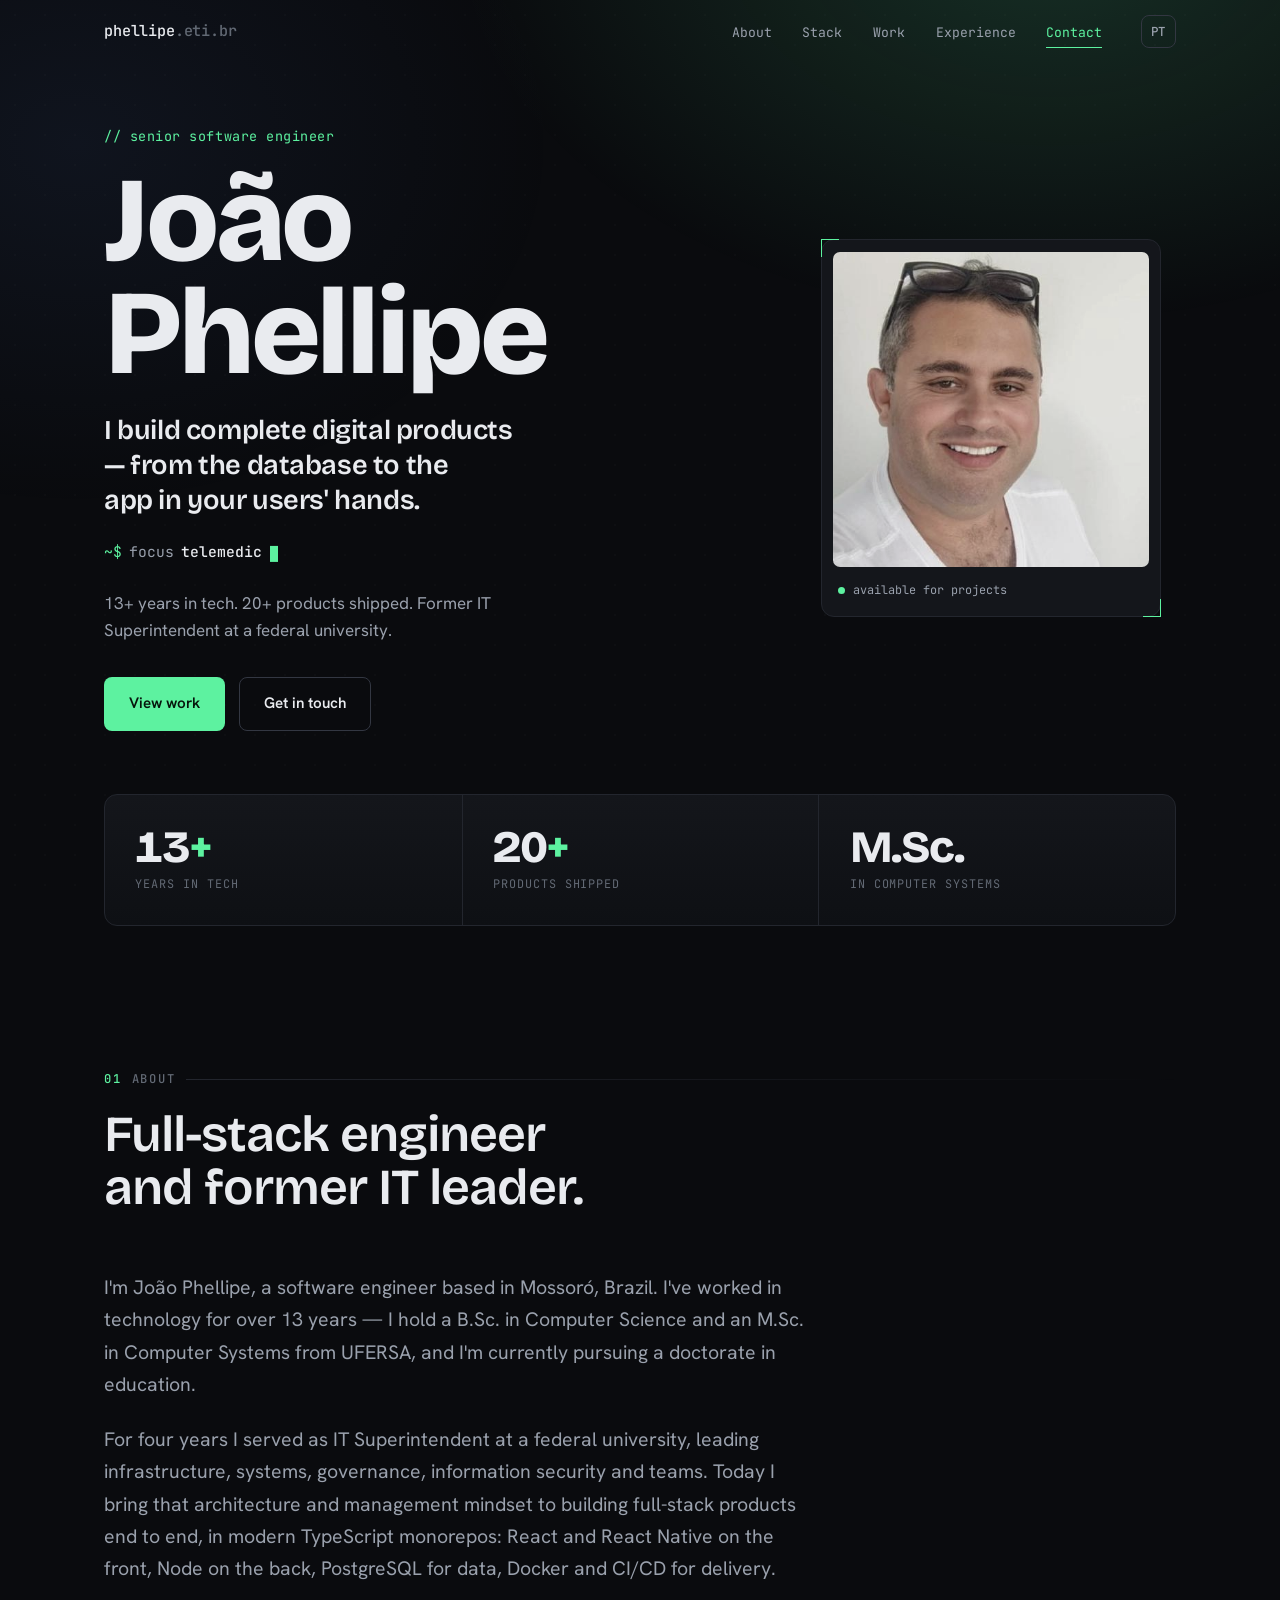
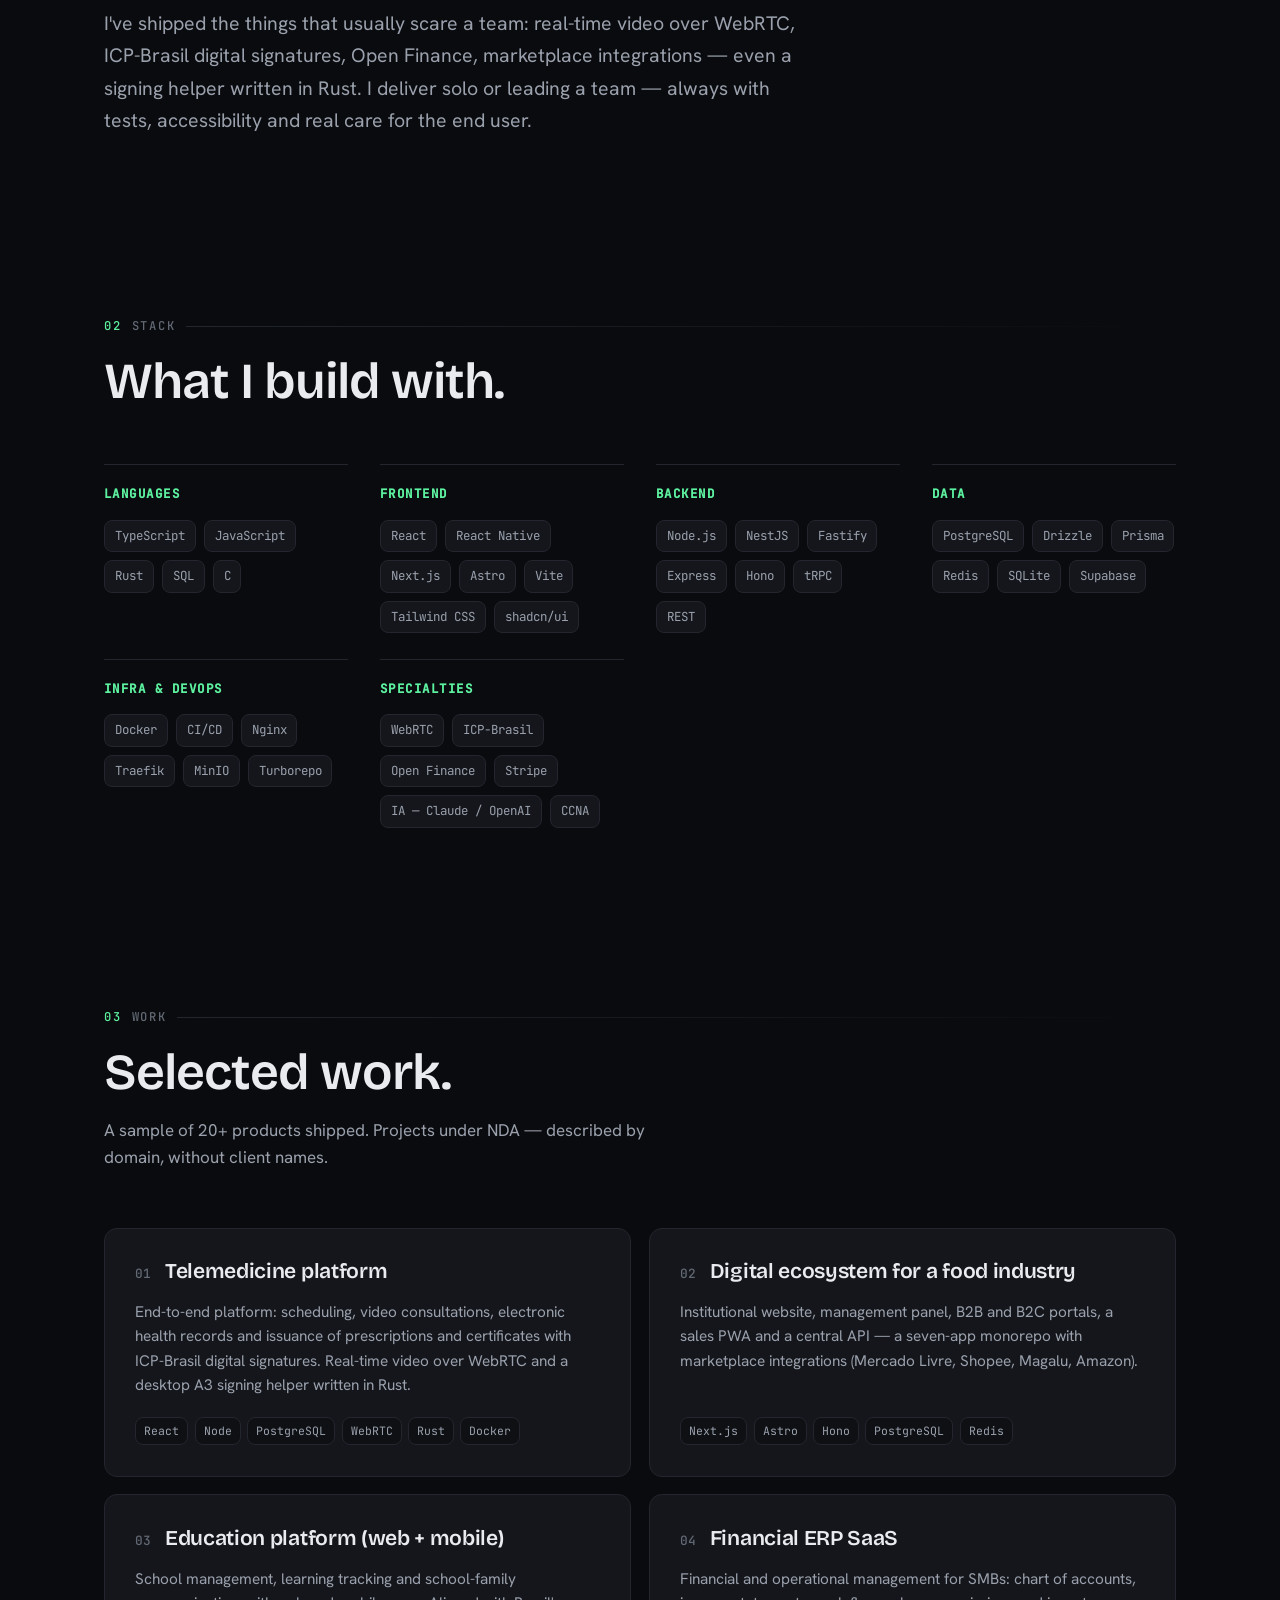
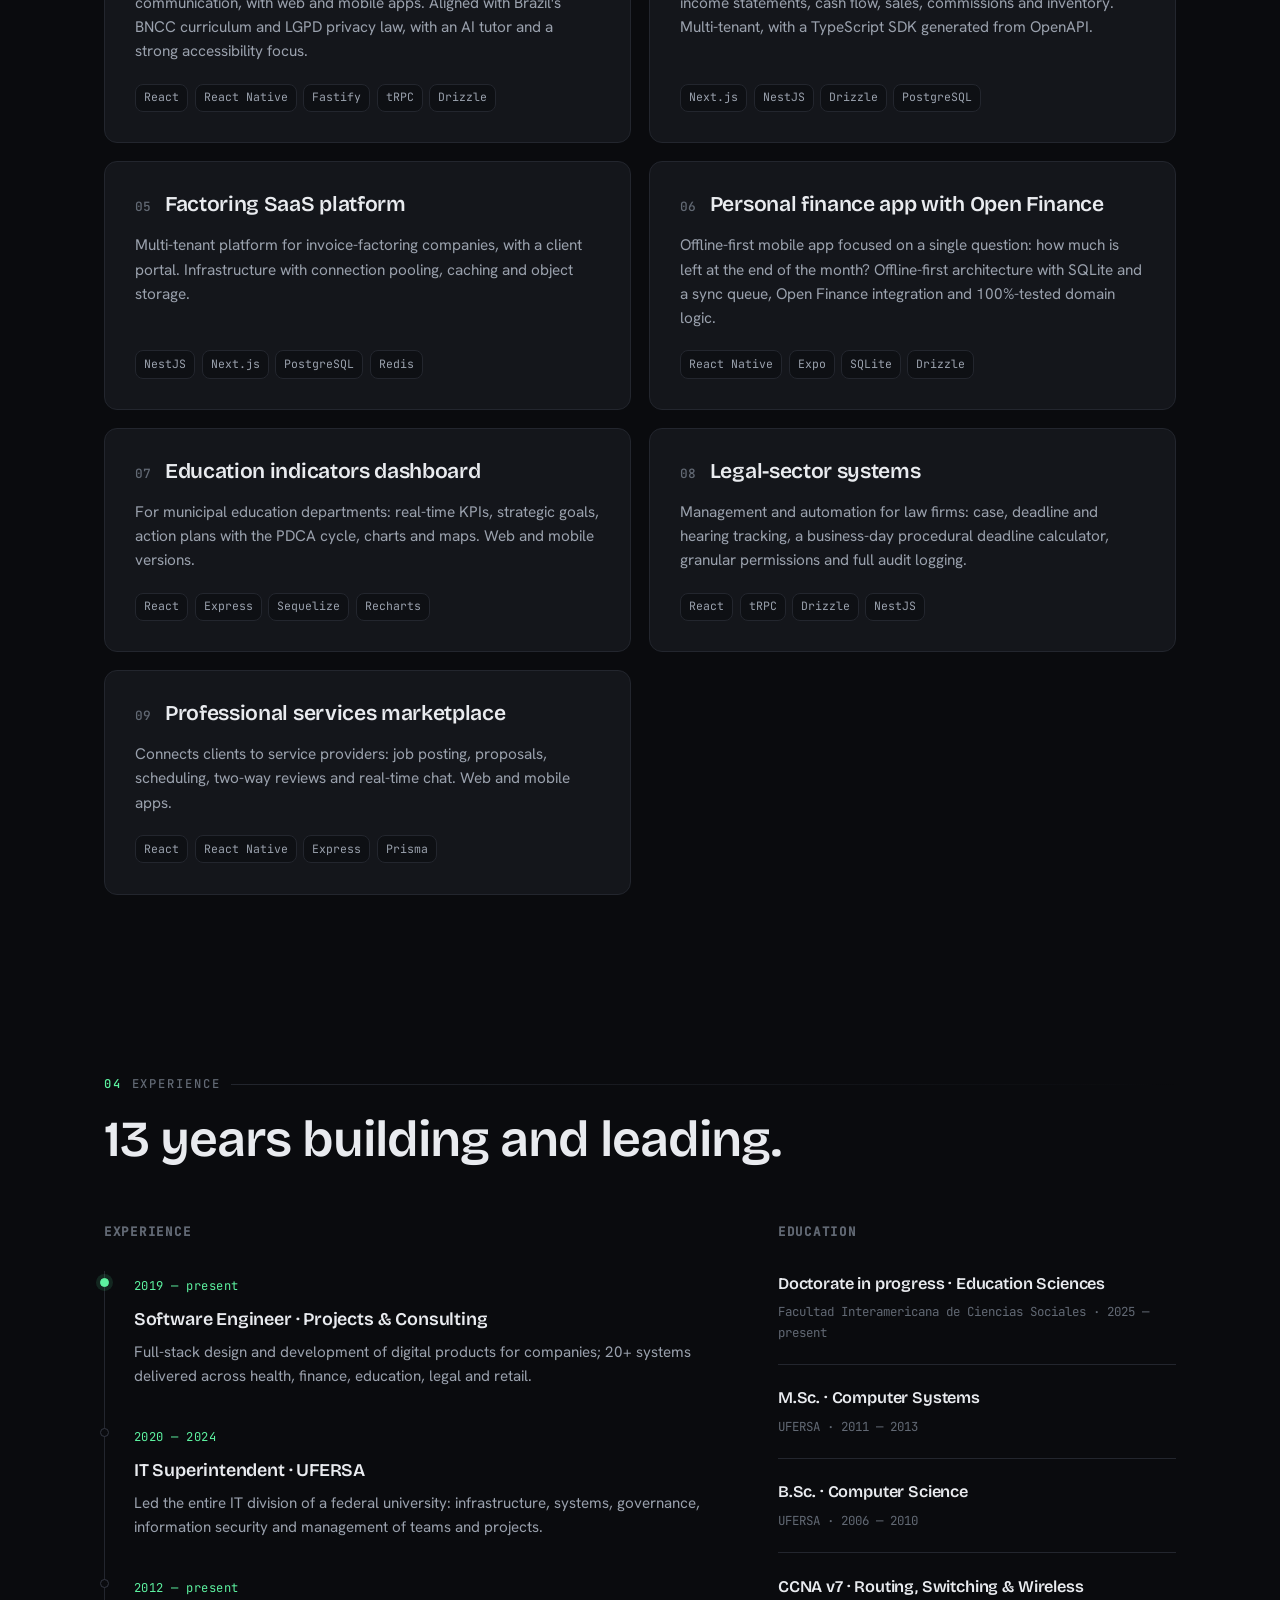
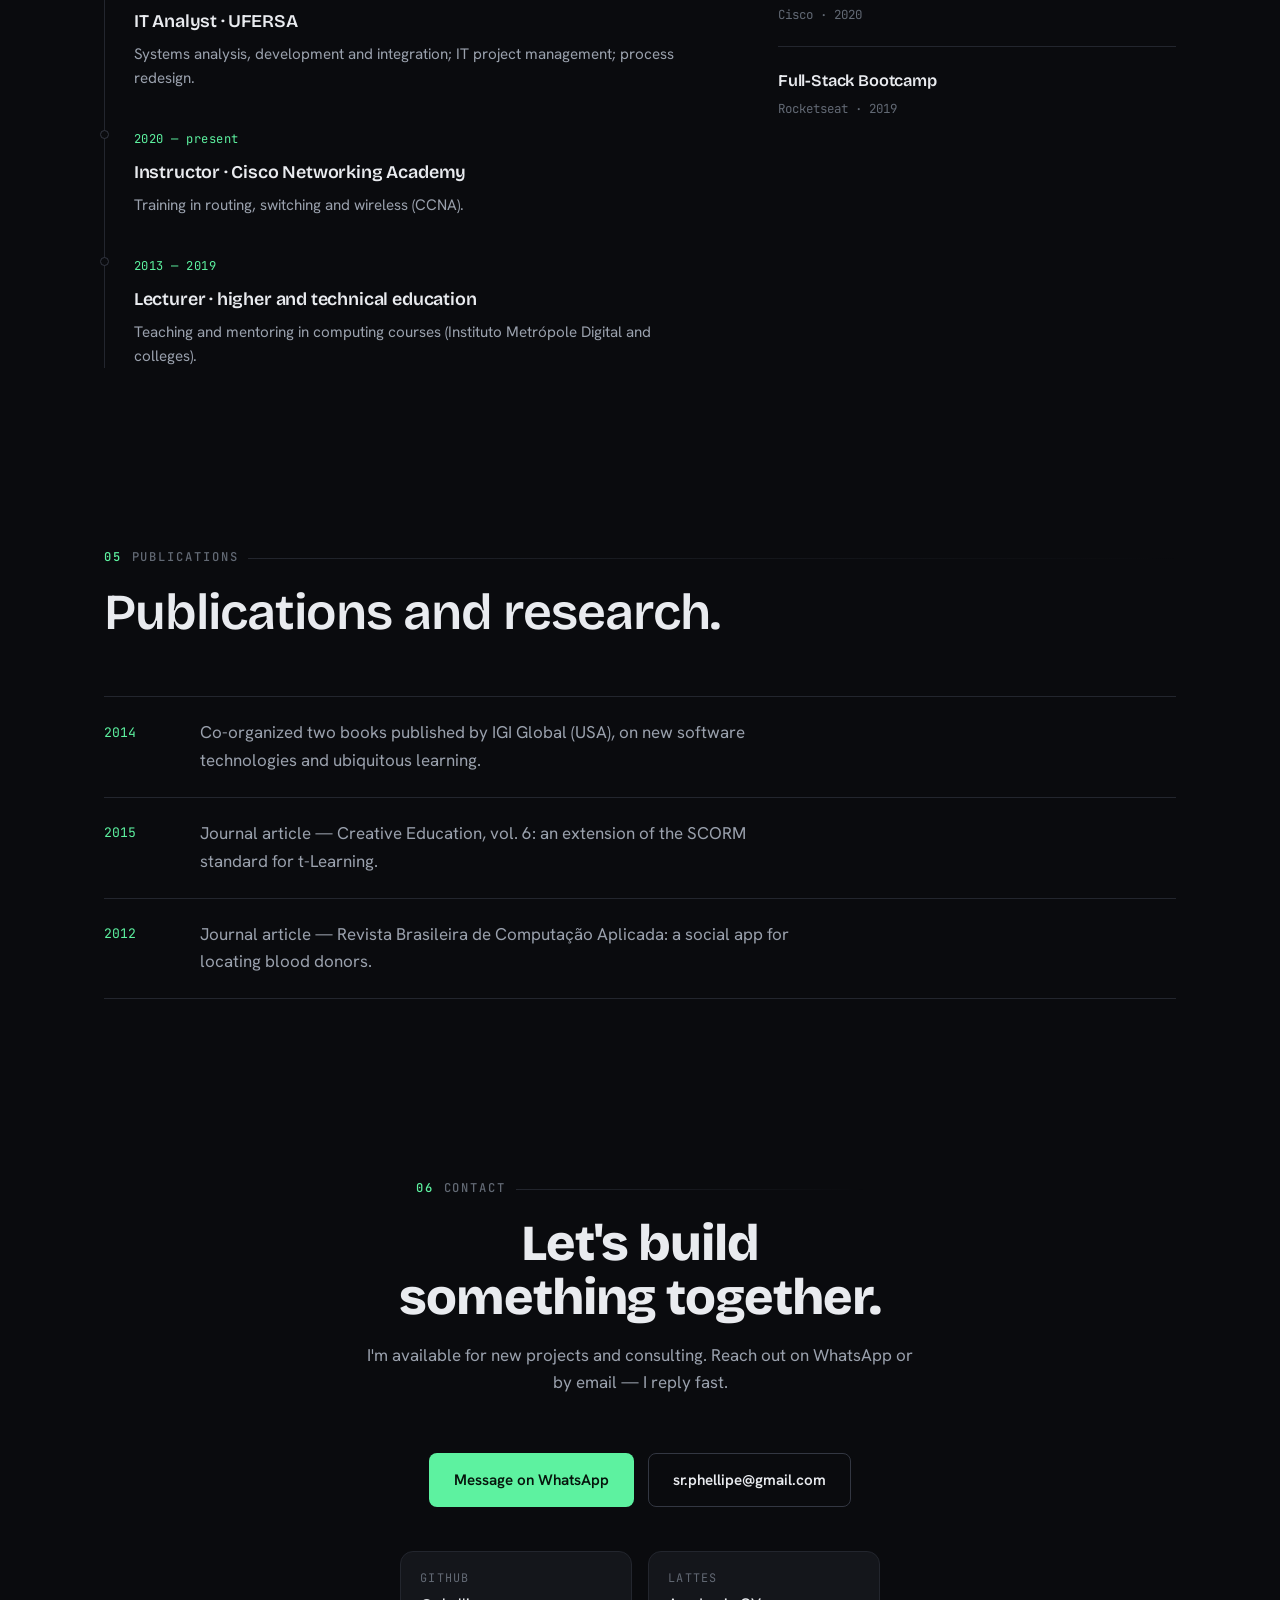
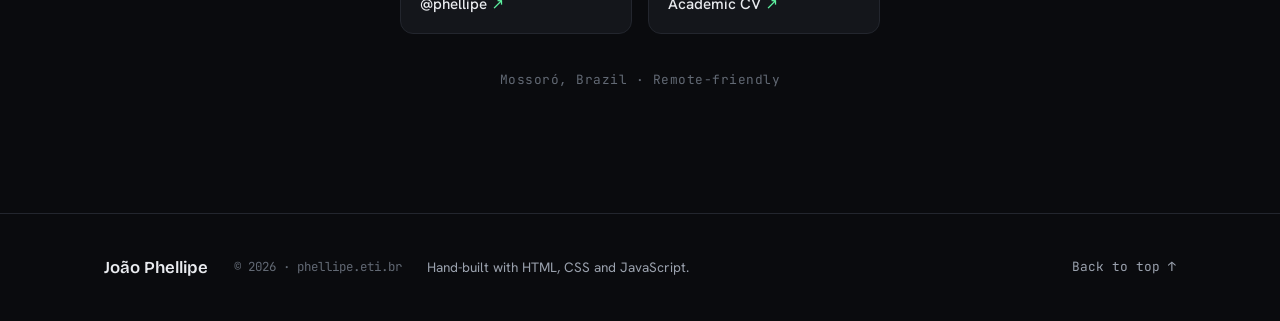
==== index.html @ 7c714750 "feat: build the single-page portfolio (HTML, CSS, JS) Hero, about, stack, selected work, career time" ====
<!doctype html>
<html lang="pt-BR">
<head>
  <meta charset="utf-8" />
  <meta name="viewport" content="width=device-width, initial-scale=1" />
  <script>document.documentElement.classList.add('js');</script>

  <title>João Phellipe — Senior Software Engineer</title>
  <meta name="description" content="Engenheiro de software sênior com 13+ anos em tecnologia. Construo produtos full-stack de ponta a ponta — telemedicina, fintech, educação e marketplaces." />
  <meta name="author" content="João Phellipe de Freitas Pinto" />
  <meta name="theme-color" content="#0A0B0E" />
  <link rel="canonical" href="https://phellipe.eti.br/" />

  <!-- Open Graph -->
  <meta property="og:type" content="website" />
  <meta property="og:url" content="https://phellipe.eti.br/" />
  <meta property="og:title" content="João Phellipe — Senior Software Engineer" />
  <meta property="og:description" content="13+ anos em tecnologia. 20+ produtos full-stack entregues — telemedicina, fintech, educação e marketplaces." />
  <meta property="og:image" content="https://phellipe.eti.br/assets/og-image.png" />
  <meta property="og:image:width" content="1200" />
  <meta property="og:image:height" content="630" />
  <meta property="og:locale" content="pt_BR" />
  <meta property="og:locale:alternate" content="en_US" />
  <meta property="og:site_name" content="phellipe.eti.br" />

  <!-- Twitter -->
  <meta name="twitter:card" content="summary_large_image" />
  <meta name="twitter:title" content="João Phellipe — Senior Software Engineer" />
  <meta name="twitter:description" content="13+ anos em tecnologia. 20+ produtos full-stack entregues — telemedicina, fintech, educação e marketplaces." />
  <meta name="twitter:image" content="https://phellipe.eti.br/assets/og-image.png" />

  <!-- Icons -->
  <link rel="icon" href="assets/favicon.svg" type="image/svg+xml" />
  <link rel="icon" href="assets/favicon-32.png" sizes="32x32" type="image/png" />
  <link rel="apple-touch-icon" href="assets/apple-touch-icon.png" />
  <link rel="manifest" href="site.webmanifest" />

  <!-- Fonts -->
  <link rel="preload" href="assets/fonts/bricolage-grotesque-latin-800-normal.woff2" as="font" type="font/woff2" crossorigin />
  <link rel="preload" href="assets/fonts/hanken-grotesk-latin-400-normal.woff2" as="font" type="font/woff2" crossorigin />
  <link rel="preload" href="assets/fonts/jetbrains-mono-latin-400-normal.woff2" as="font" type="font/woff2" crossorigin />

  <link rel="stylesheet" href="styles.css" />

  <script type="application/ld+json">
  {
    "@context": "https://schema.org",
    "@type": "Person",
    "name": "João Phellipe de Freitas Pinto",
    "alternateName": "João Phellipe",
    "jobTitle": "Senior Software Engineer",
    "url": "https://phellipe.eti.br",
    "image": "https://phellipe.eti.br/assets/avatar.png",
    "email": "mailto:sr.phellipe@gmail.com",
    "telephone": "+5584988012224",
    "address": {
      "@type": "PostalAddress",
      "addressLocality": "Mossoró",
      "addressRegion": "RN",
      "addressCountry": "BR"
    },
    "alumniOf": {
      "@type": "CollegeOrUniversity",
      "name": "Universidade Federal Rural do Semi-Árido (UFERSA)"
    },
    "knowsLanguage": ["pt-BR", "en"],
    "knowsAbout": ["Software Engineering", "Full-Stack Development", "TypeScript", "React", "React Native", "Node.js", "PostgreSQL", "Docker", "WebRTC", "System Architecture"],
    "sameAs": [
      "https://github.com/phellipe",
      "http://lattes.cnpq.br/9597994805591709"
    ]
  }
  </script>
</head>
<body>
  <a class="skip-link" href="#conteudo" data-en="Skip to content">Pular para o conteúdo</a>

  <header class="site-header" id="site-header">
    <nav class="nav" aria-label="Principal" data-en-aria="Primary">
      <a class="brand" href="#topo">phellipe<span class="brand-accent">.eti.br</span></a>

      <button class="nav-toggle" type="button" data-menu-toggle aria-label="Abrir menu" data-en-aria="Open menu" aria-expanded="false" aria-controls="nav-menu">
        <span aria-hidden="true"></span>
        <span aria-hidden="true"></span>
      </button>

      <div class="nav-menu" id="nav-menu">
        <ul class="nav-links">
          <li><a href="#sobre" data-en="About">Sobre</a></li>
          <li><a href="#stack">Stack</a></li>
          <li><a href="#trabalhos" data-en="Work">Trabalhos</a></li>
          <li><a href="#trajetoria" data-en="Experience">Trajetória</a></li>
          <li><a href="#contato" data-en="Contact">Contato</a></li>
        </ul>
        <button class="lang-toggle" type="button" data-lang-toggle aria-label="Switch to English">EN</button>
      </div>
    </nav>
  </header>

  <main id="conteudo">

    <!-- ============ HERO ============ -->
    <section class="hero" id="topo" aria-labelledby="hero-name">
      <div class="hero-grid">
        <div class="hero-main">
          <p class="hero-kicker mono" data-en="// senior software engineer">// engenheiro de software sênior</p>
          <h1 class="hero-name" id="hero-name">João Phellipe</h1>
          <p class="hero-statement" data-en="I build complete digital products — from the database to the app in your users&#39; hands.">Construo produtos digitais completos — do banco de dados ao app na mão do usuário.</p>
          <p class="hero-focus mono">
            <span class="prompt" aria-hidden="true">~$</span>
            <span data-en="focus">foco</span>
            <span class="typed" data-typed data-typed-words="telemedicina|fintech|educação|marketplaces|sistemas jurídicos" data-typed-words-en="telemedicine|fintech|education|marketplaces|legal systems">telemedicina</span><span class="caret" aria-hidden="true"></span>
          </p>
          <p class="hero-sub" data-en="13+ years in tech. 20+ products shipped. Former IT Superintendent at a federal university.">13+ anos em tecnologia. 20+ produtos entregues. Ex-Superintendente de TI de uma universidade federal.</p>
          <div class="hero-cta">
            <a class="btn btn-primary" href="#trabalhos" data-en="View work">Ver trabalhos</a>
            <a class="btn btn-ghost" href="#contato" data-en="Get in touch">Falar comigo</a>
          </div>
        </div>

        <div class="hero-aside">
          <figure class="portrait">
            <img src="assets/avatar.png" alt="João Phellipe" width="512" height="512" />
            <figcaption class="portrait-tag mono">
              <span class="status-dot" aria-hidden="true"></span>
              <span data-en="available for projects">disponível para projetos</span>
            </figcaption>
          </figure>
        </div>
      </div>

      <ul class="hero-stats" aria-label="Resumo">
        <li>
          <span class="stat-num">13<span class="stat-plus">+</span></span>
          <span class="stat-label mono" data-en="years in tech">anos em tecnologia</span>
        </li>
        <li>
          <span class="stat-num">20<span class="stat-plus">+</span></span>
          <span class="stat-label mono" data-en="products shipped">produtos entregues</span>
        </li>
        <li>
          <span class="stat-num">M.Sc.</span>
          <span class="stat-label mono" data-en="in Computer Systems">em Sistemas Computacionais</span>
        </li>
      </ul>
    </section>

    <!-- ============ 01 — SOBRE ============ -->
    <section class="section" id="sobre" aria-labelledby="sobre-title">
      <header class="section-head" data-reveal>
        <p class="kicker mono"><span class="kicker-num">01</span><span data-en="About">Sobre</span></p>
        <h2 class="section-title" id="sobre-title" data-en="Full-stack engineer and former IT leader.">Engenheiro full-stack e ex-líder de TI.</h2>
      </header>
      <div class="about-body" data-reveal>
        <p data-en="I&#39;m João Phellipe, a software engineer based in Mossoró, Brazil. I&#39;ve worked in technology for over 13 years — I hold a B.Sc. in Computer Science and an M.Sc. in Computer Systems from UFERSA, and I&#39;m currently pursuing a doctorate in education.">Sou João Phellipe, engenheiro de software de Mossoró (RN). Trabalho com tecnologia há mais de 13 anos — sou bacharel em Ciência da Computação e mestre em Sistemas Computacionais pela UFERSA, e curso doutorado na área de educação.</p>
        <p data-en="For four years I served as IT Superintendent at a federal university, leading infrastructure, systems, governance, information security and teams. Today I bring that architecture and management mindset to building full-stack products end to end, in modern TypeScript monorepos: React and React Native on the front, Node on the back, PostgreSQL for data, Docker and CI/CD for delivery.">Por quatro anos fui Superintendente de TI de uma universidade federal, liderando infraestrutura, sistemas, governança, segurança da informação e equipes. Hoje uso essa visão de arquitetura e gestão para construir produtos full-stack de ponta a ponta, em monorepos TypeScript modernos: React e React Native no front, Node no back, PostgreSQL nos dados, Docker e CI/CD na entrega.</p>
        <p data-en="I&#39;ve shipped the things that usually scare a team: real-time video over WebRTC, ICP-Brasil digital signatures, Open Finance, marketplace integrations — even a signing helper written in Rust. I deliver solo or leading a team — always with tests, accessibility and real care for the end user.">Já resolvi o que costuma assustar um time: vídeo em tempo real com WebRTC, assinatura digital ICP-Brasil, Open Finance, integração com marketplaces e até um helper de assinatura escrito em Rust. Entrego sozinho ou liderando — sempre com testes, acessibilidade e atenção a quem vai usar.</p>
      </div>
    </section>

    <!-- ============ 02 — STACK ============ -->
    <section class="section" id="stack" aria-labelledby="stack-title">
      <header class="section-head" data-reveal>
        <p class="kicker mono"><span class="kicker-num">02</span><span>Stack</span></p>
        <h2 class="section-title" id="stack-title" data-en="What I build with.">O que eu uso para construir.</h2>
      </header>
      <div class="stack-grid">
        <div class="stack-group" data-reveal>
          <h3 class="stack-label mono" data-en="Languages">Linguagens</h3>
          <ul class="tag-list">
            <li class="tag">TypeScript</li>
            <li class="tag">JavaScript</li>
            <li class="tag">Rust</li>
            <li class="tag">SQL</li>
            <li class="tag">C</li>
          </ul>
        </div>
        <div class="stack-group" data-reveal>
          <h3 class="stack-label mono">Frontend</h3>
          <ul class="tag-list">
            <li class="tag">React</li>
            <li class="tag">React Native</li>
            <li class="tag">Next.js</li>
            <li class="tag">Astro</li>
            <li class="tag">Vite</li>
            <li class="tag">Tailwind CSS</li>
            <li class="tag">shadcn/ui</li>
          </ul>
        </div>
        <div class="stack-group" data-reveal>
          <h3 class="stack-label mono">Backend</h3>
          <ul class="tag-list">
            <li class="tag">Node.js</li>
            <li class="tag">NestJS</li>
            <li class="tag">Fastify</li>
            <li class="tag">Express</li>
            <li class="tag">Hono</li>
            <li class="tag">tRPC</li>
            <li class="tag">REST</li>
          </ul>
        </div>
        <div class="stack-group" data-reveal>
          <h3 class="stack-label mono" data-en="Data">Dados</h3>
          <ul class="tag-list">
            <li class="tag">PostgreSQL</li>
            <li class="tag">Drizzle</li>
            <li class="tag">Prisma</li>
            <li class="tag">Redis</li>
            <li class="tag">SQLite</li>
            <li class="tag">Supabase</li>
          </ul>
        </div>
        <div class="stack-group" data-reveal>
          <h3 class="stack-label mono">Infra &amp; DevOps</h3>
          <ul class="tag-list">
            <li class="tag">Docker</li>
            <li class="tag">CI/CD</li>
            <li class="tag">Nginx</li>
            <li class="tag">Traefik</li>
            <li class="tag">MinIO</li>
            <li class="tag">Turborepo</li>
          </ul>
        </div>
        <div class="stack-group" data-reveal>
          <h3 class="stack-label mono" data-en="Specialties">Especialidades</h3>
          <ul class="tag-list">
            <li class="tag">WebRTC</li>
            <li class="tag">ICP-Brasil</li>
            <li class="tag">Open Finance</li>
            <li class="tag">Stripe</li>
            <li class="tag">IA — Claude / OpenAI</li>
            <li class="tag">CCNA</li>
          </ul>
        </div>
      </div>
    </section>

    <!-- ============ 03 — TRABALHOS ============ -->
    <section class="section" id="trabalhos" aria-labelledby="trabalhos-title">
      <header class="section-head" data-reveal>
        <p class="kicker mono"><span class="kicker-num">03</span><span data-en="Work">Trabalhos</span></p>
        <h2 class="section-title" id="trabalhos-title" data-en="Selected work.">Trabalhos selecionados.</h2>
        <p class="section-note" data-en="A sample of 20+ products shipped. Projects under NDA — described by domain, without client names.">Uma amostra de 20+ produtos entregues. Projetos sob NDA — descritos pelo domínio, sem nome de clientes.</p>
      </header>
      <ol class="work-list">
        <li class="work-card" data-reveal>
          <div class="work-card-head">
            <span class="work-num mono">01</span>
            <h3 class="work-title" data-en="Telemedicine platform">Plataforma de telemedicina</h3>
          </div>
          <p class="work-desc" data-en="End-to-end platform: scheduling, video consultations, electronic health records and issuance of prescriptions and certificates with ICP-Brasil digital signatures. Real-time video over WebRTC and a desktop A3 signing helper written in Rust.">Plataforma ponta a ponta: agendamento, videoconsulta, prontuário eletrônico e emissão de receitas e atestados com assinatura digital ICP-Brasil. Vídeo em tempo real com WebRTC e um helper de assinatura A3 para desktop escrito em Rust.</p>
          <ul class="work-tags">
            <li class="tag">React</li><li class="tag">Node</li><li class="tag">PostgreSQL</li><li class="tag">WebRTC</li><li class="tag">Rust</li><li class="tag">Docker</li>
          </ul>
        </li>
        <li class="work-card" data-reveal>
          <div class="work-card-head">
            <span class="work-num mono">02</span>
            <h3 class="work-title" data-en="Digital ecosystem for a food industry">Ecossistema digital para indústria de alimentos</h3>
          </div>
          <p class="work-desc" data-en="Institutional website, management panel, B2B and B2C portals, a sales PWA and a central API — a seven-app monorepo with marketplace integrations (Mercado Livre, Shopee, Magalu, Amazon).">Site institucional, painel de gestão, portais B2B e B2C, PWA de vendas e API central — um monorepo com sete aplicações e integração com marketplaces (Mercado Livre, Shopee, Magalu, Amazon).</p>
          <ul class="work-tags">
            <li class="tag">Next.js</li><li class="tag">Astro</li><li class="tag">Hono</li><li class="tag">PostgreSQL</li><li class="tag">Redis</li>
          </ul>
        </li>
        <li class="work-card" data-reveal>
          <div class="work-card-head">
            <span class="work-num mono">03</span>
            <h3 class="work-title" data-en="Education platform (web + mobile)">Plataforma educacional (web + mobile)</h3>
          </div>
          <p class="work-desc" data-en="School management, learning tracking and school-family communication, with web and mobile apps. Aligned with Brazil&#39;s BNCC curriculum and LGPD privacy law, with an AI tutor and a strong accessibility focus.">Gestão escolar, acompanhamento da aprendizagem e comunicação escola-família, com app web e mobile. Alinhada à BNCC e à LGPD, com tutor de IA e foco em acessibilidade.</p>
          <ul class="work-tags">
            <li class="tag">React</li><li class="tag">React Native</li><li class="tag">Fastify</li><li class="tag">tRPC</li><li class="tag">Drizzle</li>
          </ul>
        </li>
        <li class="work-card" data-reveal>
          <div class="work-card-head">
            <span class="work-num mono">04</span>
            <h3 class="work-title" data-en="Financial ERP SaaS">ERP financeiro SaaS</h3>
          </div>
          <p class="work-desc" data-en="Financial and operational management for SMBs: chart of accounts, income statements, cash flow, sales, commissions and inventory. Multi-tenant, with a TypeScript SDK generated from OpenAPI.">Gestão financeira e operacional para PMEs: plano de contas, DRE, fluxo de caixa, vendas, comissões e estoque. Multi-tenant, com SDK TypeScript gerado a partir do OpenAPI.</p>
          <ul class="work-tags">
            <li class="tag">Next.js</li><li class="tag">NestJS</li><li class="tag">Drizzle</li><li class="tag">PostgreSQL</li>
          </ul>
        </li>
        <li class="work-card" data-reveal>
          <div class="work-card-head">
            <span class="work-num mono">05</span>
            <h3 class="work-title" data-en="Factoring SaaS platform">Plataforma SaaS de factoring</h3>
          </div>
          <p class="work-desc" data-en="Multi-tenant platform for invoice-factoring companies, with a client portal. Infrastructure with connection pooling, caching and object storage.">Plataforma multi-tenant para empresas de fomento mercantil, com portal do cedente. Infraestrutura com pool de conexões, cache e object storage.</p>
          <ul class="work-tags">
            <li class="tag">NestJS</li><li class="tag">Next.js</li><li class="tag">PostgreSQL</li><li class="tag">Redis</li>
          </ul>
        </li>
        <li class="work-card" data-reveal>
          <div class="work-card-head">
            <span class="work-num mono">06</span>
            <h3 class="work-title" data-en="Personal finance app with Open Finance">App de finanças pessoais com Open Finance</h3>
          </div>
          <p class="work-desc" data-en="Offline-first mobile app focused on a single question: how much is left at the end of the month? Offline-first architecture with SQLite and a sync queue, Open Finance integration and 100%-tested domain logic.">App mobile offline-first focado em uma pergunta: quanto sobra no fim do mês? Arquitetura offline-first com SQLite e fila de sincronização, integração Open Finance e domínio 100% testado.</p>
          <ul class="work-tags">
            <li class="tag">React Native</li><li class="tag">Expo</li><li class="tag">SQLite</li><li class="tag">Drizzle</li>
          </ul>
        </li>
        <li class="work-card" data-reveal>
          <div class="work-card-head">
            <span class="work-num mono">07</span>
            <h3 class="work-title" data-en="Education indicators dashboard">Painel de indicadores educacionais</h3>
          </div>
          <p class="work-desc" data-en="For municipal education departments: real-time KPIs, strategic goals, action plans with the PDCA cycle, charts and maps. Web and mobile versions.">Para secretarias municipais de educação: KPIs em tempo real, objetivos estratégicos, planos de ação com ciclo PDCA, gráficos e mapas. Versões web e mobile.</p>
          <ul class="work-tags">
            <li class="tag">React</li><li class="tag">Express</li><li class="tag">Sequelize</li><li class="tag">Recharts</li>
          </ul>
        </li>
        <li class="work-card" data-reveal>
          <div class="work-card-head">
            <span class="work-num mono">08</span>
            <h3 class="work-title" data-en="Legal-sector systems">Sistemas para o setor jurídico</h3>
          </div>
          <p class="work-desc" data-en="Management and automation for law firms: case, deadline and hearing tracking, a business-day procedural deadline calculator, granular permissions and full audit logging.">Gestão e automação para escritórios de advocacia: controle de processos, prazos e audiências, calculadora de prazos processuais em dias úteis, permissões granulares e auditoria completa.</p>
          <ul class="work-tags">
            <li class="tag">React</li><li class="tag">tRPC</li><li class="tag">Drizzle</li><li class="tag">NestJS</li>
          </ul>
        </li>
        <li class="work-card" data-reveal>
          <div class="work-card-head">
            <span class="work-num mono">09</span>
            <h3 class="work-title" data-en="Professional services marketplace">Marketplace de serviços profissionais</h3>
          </div>
          <p class="work-desc" data-en="Connects clients to service providers: job posting, proposals, scheduling, two-way reviews and real-time chat. Web and mobile apps.">Conecta clientes a prestadores: publicação de jobs, propostas, agendamento, avaliações bidirecionais e chat em tempo real. Aplicações web e mobile.</p>
          <ul class="work-tags">
            <li class="tag">React</li><li class="tag">React Native</li><li class="tag">Express</li><li class="tag">Prisma</li>
          </ul>
        </li>
      </ol>
    </section>

    <!-- ============ 04 — TRAJETÓRIA ============ -->
    <section class="section" id="trajetoria" aria-labelledby="trajetoria-title">
      <header class="section-head" data-reveal>
        <p class="kicker mono"><span class="kicker-num">04</span><span data-en="Experience">Trajetória</span></p>
        <h2 class="section-title" id="trajetoria-title" data-en="13 years building and leading.">13 anos construindo e liderando.</h2>
      </header>
      <div class="path-grid">
        <div class="path-col" data-reveal>
          <h3 class="sub-label mono" data-en="Experience">Experiência</h3>
          <ol class="timeline">
            <li class="timeline-item">
              <span class="timeline-period mono" data-en="2019 — present">2019 — presente</span>
              <h4 class="timeline-role" data-en="Software Engineer · Projects &amp; Consulting">Engenheiro de Software · Projetos &amp; Consultoria</h4>
              <p class="timeline-desc" data-en="Full-stack design and development of digital products for companies; 20+ systems delivered across health, finance, education, legal and retail.">Concepção e desenvolvimento full-stack de produtos digitais para empresas; 20+ sistemas entregues em saúde, finanças, educação, jurídico e varejo.</p>
            </li>
            <li class="timeline-item">
              <span class="timeline-period mono" data-en="2020 — 2024">2020 — 2024</span>
              <h4 class="timeline-role" data-en="IT Superintendent · UFERSA">Superintendente de TI · UFERSA</h4>
              <p class="timeline-desc" data-en="Led the entire IT division of a federal university: infrastructure, systems, governance, information security and management of teams and projects.">Liderança de toda a área de TI de uma universidade federal: infraestrutura, sistemas, governança, segurança da informação e gestão de equipes e projetos.</p>
            </li>
            <li class="timeline-item">
              <span class="timeline-period mono" data-en="2012 — present">2012 — presente</span>
              <h4 class="timeline-role" data-en="IT Analyst · UFERSA">Analista de TI · UFERSA</h4>
              <p class="timeline-desc" data-en="Systems analysis, development and integration; IT project management; process redesign.">Análise, desenvolvimento e integração de sistemas; gestão de projetos de TI; redesenho de processos.</p>
            </li>
            <li class="timeline-item">
              <span class="timeline-period mono" data-en="2020 — present">2020 — presente</span>
              <h4 class="timeline-role" data-en="Instructor · Cisco Networking Academy">Instrutor · Cisco Networking Academy</h4>
              <p class="timeline-desc" data-en="Training in routing, switching and wireless (CCNA).">Formação em roteamento, switching e wireless (CCNA).</p>
            </li>
            <li class="timeline-item">
              <span class="timeline-period mono">2013 — 2019</span>
              <h4 class="timeline-role" data-en="Lecturer · higher and technical education">Professor · ensino superior e técnico</h4>
              <p class="timeline-desc" data-en="Teaching and mentoring in computing courses (Instituto Metrópole Digital and colleges).">Docência e mediação em cursos de computação (Instituto Metrópole Digital e faculdades).</p>
            </li>
          </ol>
        </div>
        <div class="path-col" data-reveal>
          <h3 class="sub-label mono" data-en="Education">Formação</h3>
          <ul class="edu-list">
            <li class="edu-item">
              <span class="edu-degree" data-en="Doctorate in progress · Education Sciences">Doutorado em andamento · Ciências da Educação</span>
              <span class="edu-meta mono" data-en="Facultad Interamericana de Ciencias Sociales · 2025 — present">Facultad Interamericana de Ciencias Sociales · 2025 — presente</span>
            </li>
            <li class="edu-item">
              <span class="edu-degree" data-en="M.Sc. · Computer Systems">Mestrado · Sistemas Computacionais</span>
              <span class="edu-meta mono">UFERSA · 2011 — 2013</span>
            </li>
            <li class="edu-item">
              <span class="edu-degree" data-en="B.Sc. · Computer Science">Bacharelado · Ciência da Computação</span>
              <span class="edu-meta mono">UFERSA · 2006 — 2010</span>
            </li>
            <li class="edu-item">
              <span class="edu-degree">CCNA v7 · Routing, Switching &amp; Wireless</span>
              <span class="edu-meta mono">Cisco · 2020</span>
            </li>
            <li class="edu-item">
              <span class="edu-degree" data-en="Full-Stack Bootcamp">Bootcamp Full-Stack</span>
              <span class="edu-meta mono">Rocketseat · 2019</span>
            </li>
          </ul>
        </div>
      </div>
    </section>

    <!-- ============ 05 — PUBLICAÇÕES ============ -->
    <section class="section" id="publicacoes" aria-labelledby="pub-title">
      <header class="section-head" data-reveal>
        <p class="kicker mono"><span class="kicker-num">05</span><span data-en="Publications">Publicações</span></p>
        <h2 class="section-title" id="pub-title" data-en="Publications and research.">Publicações e pesquisa.</h2>
      </header>
      <ul class="pub-list" data-reveal>
        <li class="pub-item">
          <span class="pub-year mono">2014</span>
          <p class="pub-text" data-en="Co-organized two books published by IGI Global (USA), on new software technologies and ubiquitous learning.">Co-organização de dois livros publicados pela IGI Global (EUA), sobre novas tecnologias de software e ubiquitous learning.</p>
        </li>
        <li class="pub-item">
          <span class="pub-year mono">2015</span>
          <p class="pub-text" data-en="Journal article — Creative Education, vol. 6: an extension of the SCORM standard for t-Learning.">Artigo em periódico — Creative Education, vol. 6: uma extensão do padrão SCORM para t-Learning.</p>
        </li>
        <li class="pub-item">
          <span class="pub-year mono">2012</span>
          <p class="pub-text" data-en="Journal article — Revista Brasileira de Computação Aplicada: a social app for locating blood donors.">Artigo em periódico — Revista Brasileira de Computação Aplicada: um aplicativo social para localização de doadores de sangue.</p>
        </li>
      </ul>
    </section>

    <!-- ============ 06 — CONTATO ============ -->
    <section class="section section-contact" id="contato" aria-labelledby="contato-title">
      <header class="section-head" data-reveal>
        <p class="kicker mono"><span class="kicker-num">06</span><span data-en="Contact">Contato</span></p>
        <h2 class="section-title" id="contato-title" data-en="Let&#39;s build something together.">Vamos construir algo juntos.</h2>
        <p class="section-note" data-en="I&#39;m available for new projects and consulting. Reach out on WhatsApp or by email — I reply fast.">Estou disponível para novos projetos e consultoria. Me chama no WhatsApp ou e-mail — respondo rápido.</p>
      </header>
      <div class="contact-actions" data-reveal>
        <a class="btn btn-primary" href="https://wa.me/5584988012224" target="_blank" rel="noopener noreferrer" data-en="Message on WhatsApp">Chamar no WhatsApp</a>
        <a class="btn btn-ghost" href="mailto:sr.phellipe@gmail.com">sr.phellipe@gmail.com</a>
      </div>
      <ul class="contact-links" data-reveal>
        <li>
          <a href="https://github.com/phellipe" target="_blank" rel="noopener noreferrer">
            <span class="link-label mono">GitHub</span>
            <span class="link-value">@phellipe <span class="ext" aria-hidden="true">↗</span></span>
          </a>
        </li>
        <li>
          <a href="http://lattes.cnpq.br/9597994805591709" target="_blank" rel="noopener noreferrer">
            <span class="link-label mono">Lattes</span>
            <span class="link-value"><span data-en="Academic CV">Currículo acadêmico</span> <span class="ext" aria-hidden="true">↗</span></span>
          </a>
        </li>
      </ul>
      <p class="contact-loc mono" data-en="Mossoró, Brazil · Remote-friendly">Mossoró, RN · Brasil · Trabalho remoto</p>
    </section>

  </main>

  <footer class="site-footer">
    <div class="footer-inner">
      <p class="footer-name">João Phellipe</p>
      <p class="footer-meta mono">© 2026 · phellipe.eti.br</p>
      <p class="footer-craft" data-en="Hand-built with HTML, CSS and JavaScript.">Feito à mão com HTML, CSS e JavaScript.</p>
      <a class="footer-top" href="#topo" data-en="Back to top ↑">Voltar ao topo ↑</a>
    </div>
  </footer>

  <script src="script.js" defer></script>
</body>
</html>
---- styles.css ----
/* =================================================================
   phellipe.eti.br — portfolio stylesheet
   Dark / terminal aesthetic. Hand-written, no build step.
   ================================================================= */

/* ---------- Fonts ---------- */
@font-face {
  font-family: 'Bricolage Grotesque';
  src: url('assets/fonts/bricolage-grotesque-latin-600-normal.woff2') format('woff2');
  font-weight: 600; font-style: normal; font-display: swap;
}
@font-face {
  font-family: 'Bricolage Grotesque';
  src: url('assets/fonts/bricolage-grotesque-latin-800-normal.woff2') format('woff2');
  font-weight: 800; font-style: normal; font-display: swap;
}
@font-face {
  font-family: 'Hanken Grotesk';
  src: url('assets/fonts/hanken-grotesk-latin-400-normal.woff2') format('woff2');
  font-weight: 400; font-style: normal; font-display: swap;
}
@font-face {
  font-family: 'Hanken Grotesk';
  src: url('assets/fonts/hanken-grotesk-latin-500-normal.woff2') format('woff2');
  font-weight: 500; font-style: normal; font-display: swap;
}
@font-face {
  font-family: 'Hanken Grotesk';
  src: url('assets/fonts/hanken-grotesk-latin-600-normal.woff2') format('woff2');
  font-weight: 600; font-style: normal; font-display: swap;
}
@font-face {
  font-family: 'JetBrains Mono';
  src: url('assets/fonts/jetbrains-mono-latin-400-normal.woff2') format('woff2');
  font-weight: 400; font-style: normal; font-display: swap;
}
@font-face {
  font-family: 'JetBrains Mono';
  src: url('assets/fonts/jetbrains-mono-latin-500-normal.woff2') format('woff2');
  font-weight: 500; font-style: normal; font-display: swap;
}

/* ---------- Tokens ---------- */
:root {
  --bg: #0A0B0E;
  --bg-2: #0E1014;
  --surface: #14161B;
  --surface-hi: #181B21;
  --line: #23262E;
  --line-hi: #333742;
  --text: #E9EBEF;
  --text-dim: #9AA1AD;
  --text-faint: #626974;
  --accent: #5DF2A0;
  --accent-ink: #06150C;
  --accent-dim: rgba(93, 242, 160, 0.12);
  --accent-line: rgba(93, 242, 160, 0.42);
  --accent-glow: rgba(93, 242, 160, 0.16);

  --font-display: 'Bricolage Grotesque', 'Hanken Grotesk', sans-serif;
  --font-body: 'Hanken Grotesk', system-ui, sans-serif;
  --font-mono: 'JetBrains Mono', ui-monospace, 'SFMono-Regular', monospace;

  --maxw: 1200px;
  --gutter: clamp(1.25rem, 5vw, 4rem);
  --radius: 13px;
  --radius-sm: 8px;
  --ease: cubic-bezier(0.2, 0.7, 0.2, 1);
}

/* ---------- Reset & base ---------- */
*, *::before, *::after { box-sizing: border-box; margin: 0; padding: 0; }

html {
  scroll-behavior: smooth;
  scroll-padding-top: 6rem;
  -webkit-text-size-adjust: 100%;
}

body {
  background: var(--bg);
  color: var(--text);
  font-family: var(--font-body);
  font-size: clamp(1rem, 0.96rem + 0.2vw, 1.0625rem);
  line-height: 1.62;
  font-weight: 400;
  -webkit-font-smoothing: antialiased;
  -moz-osx-font-smoothing: grayscale;
  overflow-x: hidden;
}

/* atmospheric layers */
body::before {
  content: "";
  position: fixed;
  inset: 0;
  z-index: -2;
  background-image: radial-gradient(circle, rgba(255, 255, 255, 0.02) 1px, transparent 1.3px);
  background-size: 30px 30px;
  pointer-events: none;
}
body::after {
  content: "";
  position: fixed;
  inset: 0;
  z-index: -1;
  background:
    radial-gradient(60rem 40rem at 82% -8%, var(--accent-glow), transparent 62%),
    radial-gradient(50rem 38rem at 6% 16%, rgba(93, 142, 242, 0.07), transparent 60%);
  pointer-events: none;
}

img { display: block; max-width: 100%; height: auto; }
ul, ol { list-style: none; }
a { color: inherit; text-decoration: none; }
button { font: inherit; color: inherit; cursor: pointer; background: none; border: none; }

::selection { background: var(--accent); color: var(--accent-ink); }

:focus-visible {
  outline: 2px solid var(--accent);
  outline-offset: 3px;
  border-radius: 3px;
}

::-webkit-scrollbar { width: 12px; }
::-webkit-scrollbar-track { background: var(--bg); }
::-webkit-scrollbar-thumb {
  background: var(--line-hi);
  border-radius: 8px;
  border: 3px solid var(--bg);
}
::-webkit-scrollbar-thumb:hover { background: var(--text-faint); }

/* ---------- Helpers ---------- */
.mono {
  font-family: var(--font-mono);
  font-variant-numeric: tabular-nums;
}

.skip-link {
  position: fixed;
  top: -120px;
  left: 1rem;
  z-index: 200;
  padding: 0.7rem 1.1rem;
  background: var(--accent);
  color: var(--accent-ink);
  font-family: var(--font-mono);
  font-size: 0.85rem;
  font-weight: 500;
  border-radius: var(--radius-sm);
  transition: top 0.22s var(--ease);
}
.skip-link:focus { top: 1rem; }

/* ---------- Layout ---------- */
main { display: block; }

.section {
  max-width: var(--maxw);
  margin-inline: auto;
  padding-inline: var(--gutter);
  padding-block: clamp(4.5rem, 10vh, 8rem);
}

.section-head { margin-bottom: clamp(2.25rem, 5vw, 3.5rem); }

.kicker {
  display: flex;
  align-items: center;
  gap: 0.6rem;
  font-size: 0.76rem;
  font-weight: 500;
  letter-spacing: 0.16em;
  text-transform: uppercase;
  color: var(--text-faint);
}
.kicker-num { color: var(--accent); }
.kicker::after {
  content: "";
  flex: 1;
  height: 1px;
  background: linear-gradient(to right, var(--line), transparent);
}

.section-title {
  margin-top: 1.15rem;
  font-family: var(--font-display);
  font-weight: 600;
  font-size: clamp(1.95rem, 1.2rem + 2.6vw, 3.15rem);
  line-height: 1.06;
  letter-spacing: -0.02em;
  color: var(--text);
  max-width: 24ch;
  text-wrap: balance;
}

.section-note {
  margin-top: 1.1rem;
  max-width: 56ch;
  color: var(--text-dim);
}

/* ---------- Header / nav ---------- */
.site-header {
  position: fixed;
  top: 0;
  left: 0;
  right: 0;
  z-index: 100;
  transition: background 0.3s var(--ease), border-color 0.3s var(--ease), backdrop-filter 0.3s var(--ease);
  border-bottom: 1px solid transparent;
}
.site-header.scrolled {
  background: rgba(10, 11, 14, 0.82);
  backdrop-filter: blur(14px) saturate(140%);
  -webkit-backdrop-filter: blur(14px) saturate(140%);
  border-bottom-color: var(--line);
}

.nav {
  max-width: var(--maxw);
  margin-inline: auto;
  padding: 0.95rem var(--gutter);
  display: flex;
  align-items: center;
  justify-content: space-between;
  gap: 1rem;
}

.brand {
  font-family: var(--font-mono);
  font-size: 0.95rem;
  font-weight: 500;
  letter-spacing: -0.01em;
  color: var(--text);
}
.brand-accent { color: var(--text-faint); }
.brand:hover .brand-accent { color: var(--accent); }

.nav-menu {
  display: flex;
  align-items: center;
  gap: clamp(1.25rem, 3vw, 2.5rem);
}
.nav-links {
  display: flex;
  align-items: center;
  gap: clamp(1.1rem, 2.4vw, 2rem);
}
.nav-links a {
  position: relative;
  font-family: var(--font-mono);
  font-size: 0.82rem;
  color: var(--text-dim);
  padding: 0.3rem 0;
  transition: color 0.2s var(--ease);
}
.nav-links a::after {
  content: "";
  position: absolute;
  left: 0;
  bottom: -2px;
  width: 100%;
  height: 1px;
  background: var(--accent);
  transform: scaleX(0);
  transform-origin: left;
  transition: transform 0.25s var(--ease);
}
.nav-links a:hover { color: var(--text); }
.nav-links a:hover::after,
.nav-links a.active::after { transform: scaleX(1); }
.nav-links a.active { color: var(--accent); }

.lang-toggle {
  font-family: var(--font-mono);
  font-size: 0.78rem;
  font-weight: 500;
  color: var(--text-dim);
  padding: 0.34rem 0.6rem;
  border: 1px solid var(--line-hi);
  border-radius: var(--radius-sm);
  transition: color 0.2s var(--ease), border-color 0.2s var(--ease), background 0.2s var(--ease);
}
.lang-toggle:hover {
  color: var(--accent);
  border-color: var(--accent-line);
  background: var(--accent-dim);
}

.nav-toggle {
  display: none;
  width: 42px;
  height: 42px;
  flex-direction: column;
  justify-content: center;
  align-items: center;
  gap: 5px;
  border: 1px solid var(--line-hi);
  border-radius: var(--radius-sm);
}
.nav-toggle span {
  display: block;
  width: 17px;
  height: 1.5px;
  background: var(--text);
  transition: transform 0.25s var(--ease), opacity 0.2s var(--ease);
}
.site-header.menu-open .nav-toggle span:first-child { transform: translateY(3.25px) rotate(45deg); }
.site-header.menu-open .nav-toggle span:last-child { transform: translateY(-3.25px) rotate(-45deg); }

/* ---------- Buttons ---------- */
.btn {
  display: inline-flex;
  align-items: center;
  gap: 0.5rem;
  padding: 0.85rem 1.5rem;
  font-family: var(--font-body);
  font-size: 0.95rem;
  font-weight: 600;
  border-radius: var(--radius-sm);
  border: 1px solid transparent;
  transition: transform 0.2s var(--ease), background 0.2s var(--ease),
    border-color 0.2s var(--ease), color 0.2s var(--ease), box-shadow 0.2s var(--ease);
}
.btn-primary {
  background: var(--accent);
  color: var(--accent-ink);
}
.btn-primary:hover {
  transform: translateY(-2px);
  box-shadow: 0 12px 30px -10px var(--accent-glow), 0 0 0 1px var(--accent-line);
}
.btn-ghost {
  border-color: var(--line-hi);
  color: var(--text);
}
.btn-ghost:hover {
  border-color: var(--accent-line);
  color: var(--accent);
  background: var(--accent-dim);
  transform: translateY(-2px);
}

/* ---------- Hero ---------- */
.hero {
  max-width: var(--maxw);
  margin-inline: auto;
  padding-inline: var(--gutter);
  padding-block: clamp(7rem, 14vh, 10rem) clamp(3rem, 6vh, 4.5rem);
  min-height: 100svh;
  display: flex;
  flex-direction: column;
  justify-content: center;
  gap: clamp(2.5rem, 7vh, 5rem);
}

.hero-grid {
  display: grid;
  grid-template-columns: 1.55fr 0.9fr;
  gap: clamp(2rem, 5vw, 4.5rem);
  align-items: center;
}

.hero-kicker {
  font-size: 0.84rem;
  letter-spacing: 0.04em;
  color: var(--accent);
}

.hero-name {
  margin-top: 1rem;
  font-family: var(--font-display);
  font-weight: 800;
  font-size: clamp(3.1rem, 1.5rem + 8vw, 7.5rem);
  line-height: 0.94;
  letter-spacing: -0.035em;
}

.hero-statement {
  margin-top: 1.5rem;
  max-width: 26ch;
  font-family: var(--font-display);
  font-weight: 600;
  font-size: clamp(1.2rem, 1rem + 1vw, 1.7rem);
  line-height: 1.28;
  letter-spacing: -0.015em;
  color: var(--text);
  text-wrap: balance;
}

.hero-focus {
  margin-top: 1.4rem;
  font-size: 0.92rem;
  color: var(--text-dim);
  display: flex;
  align-items: center;
  flex-wrap: wrap;
  gap: 0.45rem;
}
.hero-focus .prompt { color: var(--accent); }
.hero-focus .typed { color: var(--text); font-weight: 500; }
.caret {
  display: inline-block;
  width: 0.55em;
  height: 1.05em;
  background: var(--accent);
  transform: translateY(0.13em);
  animation: blink 1.15s steps(1, end) infinite;
}

.hero-sub {
  margin-top: 1.6rem;
  max-width: 46ch;
  color: var(--text-dim);
}

.hero-cta {
  margin-top: 2rem;
  display: flex;
  flex-wrap: wrap;
  gap: 0.85rem;
}

/* portrait */
.hero-aside { display: flex; justify-content: center; }
.portrait {
  position: relative;
  width: min(100%, 340px);
  padding: 0.7rem;
  border: 1px solid var(--line);
  border-radius: var(--radius);
  background: var(--surface);
}
.portrait::before,
.portrait::after {
  content: "";
  position: absolute;
  width: 18px;
  height: 18px;
  border: 1.5px solid var(--accent);
}
.portrait::before { top: -1px; left: -1px; border-right: 0; border-bottom: 0; }
.portrait::after { bottom: -1px; right: -1px; border-left: 0; border-top: 0; }
.portrait img {
  width: 100%;
  aspect-ratio: 1;
  object-fit: cover;
  border-radius: calc(var(--radius) - 6px);
  filter: grayscale(0.32) contrast(1.04);
  transition: filter 0.4s var(--ease);
}
.portrait:hover img { filter: grayscale(0) contrast(1); }
.portrait-tag {
  display: flex;
  align-items: center;
  gap: 0.5rem;
  margin-top: 0.7rem;
  padding: 0.15rem 0.3rem 0.3rem;
  font-size: 0.74rem;
  color: var(--text-dim);
}
.status-dot {
  width: 7px;
  height: 7px;
  border-radius: 50%;
  background: var(--accent);
  box-shadow: 0 0 0 0 var(--accent-glow);
  animation: pulse 2.4s var(--ease) infinite;
}

/* stats */
.hero-stats {
  display: grid;
  grid-template-columns: repeat(3, 1fr);
  border: 1px solid var(--line);
  border-radius: var(--radius);
  background: linear-gradient(180deg, var(--surface), var(--bg-2));
  overflow: hidden;
}
.hero-stats li {
  padding: clamp(1.25rem, 3vw, 1.9rem);
  display: flex;
  flex-direction: column;
  gap: 0.35rem;
}
.hero-stats li + li { border-left: 1px solid var(--line); }
.stat-num {
  font-family: var(--font-display);
  font-weight: 800;
  font-size: clamp(1.9rem, 1.2rem + 2vw, 2.9rem);
  line-height: 1;
  letter-spacing: -0.03em;
  font-variant-numeric: tabular-nums;
}
.stat-plus { color: var(--accent); }
.stat-label {
  font-size: 0.74rem;
  letter-spacing: 0.08em;
  text-transform: uppercase;
  color: var(--text-faint);
}

/* ---------- About ---------- */
.about-body {
  display: flex;
  flex-direction: column;
  gap: 1.4rem;
  max-width: 64ch;
  font-size: clamp(1.05rem, 1rem + 0.35vw, 1.22rem);
  line-height: 1.66;
  color: var(--text-dim);
}
.about-body p strong,
.about-body p b { color: var(--text); font-weight: 600; }

/* ---------- Stack ---------- */
.stack-grid {
  display: grid;
  grid-template-columns: repeat(auto-fit, minmax(230px, 1fr));
  gap: 1.6rem 2rem;
}
.stack-group { border-top: 1px solid var(--line); padding-top: 1.2rem; }
.stack-label {
  font-size: 0.78rem;
  letter-spacing: 0.12em;
  text-transform: uppercase;
  color: var(--accent);
  margin-bottom: 0.95rem;
}
.tag-list { display: flex; flex-wrap: wrap; gap: 0.5rem; }

.tag {
  font-family: var(--font-mono);
  font-size: 0.78rem;
  color: var(--text-dim);
  padding: 0.32rem 0.62rem;
  border: 1px solid var(--line);
  border-radius: var(--radius-sm);
  background: var(--surface);
  transition: color 0.18s var(--ease), border-color 0.18s var(--ease);
}
.stack-group .tag:hover { color: var(--text); border-color: var(--line-hi); }

/* ---------- Work ---------- */
.work-list {
  display: grid;
  grid-template-columns: repeat(2, 1fr);
  gap: 1.1rem;
}
.work-card {
  position: relative;
  display: flex;
  flex-direction: column;
  gap: 0.95rem;
  padding: clamp(1.4rem, 3vw, 1.9rem);
  background: var(--surface);
  border: 1px solid var(--line);
  border-radius: var(--radius);
  transition: transform 0.25s var(--ease), border-color 0.25s var(--ease),
    background 0.25s var(--ease);
}
.work-card:hover {
  transform: translateY(-4px);
  border-color: var(--accent-line);
  background: var(--surface-hi);
}
.work-card-head {
  display: flex;
  align-items: baseline;
  gap: 0.85rem;
}
.work-num {
  font-size: 0.8rem;
  font-weight: 500;
  color: var(--text-faint);
  transition: color 0.25s var(--ease);
}
.work-card:hover .work-num { color: var(--accent); }
.work-title {
  font-family: var(--font-display);
  font-weight: 600;
  font-size: clamp(1.1rem, 1rem + 0.5vw, 1.32rem);
  line-height: 1.2;
  letter-spacing: -0.015em;
}
.work-desc {
  color: var(--text-dim);
  font-size: 0.96rem;
  line-height: 1.58;
  flex: 1;
}
.work-tags {
  display: flex;
  flex-wrap: wrap;
  gap: 0.4rem;
  padding-top: 0.3rem;
}
.work-tags .tag {
  font-size: 0.72rem;
  padding: 0.24rem 0.5rem;
  background: var(--bg-2);
}

/* ---------- Path (experience + education) ---------- */
.path-grid {
  display: grid;
  grid-template-columns: 1.5fr 1fr;
  gap: clamp(2.5rem, 6vw, 5rem);
}
.sub-label {
  font-size: 0.78rem;
  letter-spacing: 0.14em;
  text-transform: uppercase;
  color: var(--text-faint);
  margin-bottom: 1.8rem;
}

.timeline { display: flex; flex-direction: column; }
.timeline-item {
  position: relative;
  padding-left: 1.8rem;
  padding-bottom: 2.1rem;
  border-left: 1px solid var(--line);
}
.timeline-item:last-child { padding-bottom: 0; }
.timeline-item::before {
  content: "";
  position: absolute;
  left: -5px;
  top: 0.4rem;
  width: 9px;
  height: 9px;
  border-radius: 50%;
  background: var(--bg);
  border: 1.5px solid var(--line-hi);
  transition: border-color 0.25s var(--ease), background 0.25s var(--ease);
}
.timeline-item:first-child::before {
  background: var(--accent);
  border-color: var(--accent);
  box-shadow: 0 0 0 4px var(--accent-dim);
}
.timeline-period {
  font-size: 0.76rem;
  letter-spacing: 0.04em;
  color: var(--accent);
}
.timeline-role {
  margin-top: 0.4rem;
  font-family: var(--font-display);
  font-weight: 600;
  font-size: 1.12rem;
  letter-spacing: -0.01em;
}
.timeline-desc {
  margin-top: 0.45rem;
  color: var(--text-dim);
  font-size: 0.95rem;
  line-height: 1.55;
}

.edu-list { display: flex; flex-direction: column; gap: 1.3rem; }
.edu-item {
  display: flex;
  flex-direction: column;
  gap: 0.3rem;
  padding-bottom: 1.3rem;
  border-bottom: 1px solid var(--line);
}
.edu-list .edu-item:last-child { border-bottom: 0; padding-bottom: 0; }
.edu-degree {
  font-family: var(--font-display);
  font-weight: 600;
  font-size: 1.02rem;
  letter-spacing: -0.01em;
}
.edu-meta { font-size: 0.78rem; color: var(--text-faint); }

/* ---------- Publications ---------- */
.pub-list { display: flex; flex-direction: column; }
.pub-item {
  display: grid;
  grid-template-columns: 4.5rem 1fr;
  gap: 1.5rem;
  padding: 1.4rem 0;
  border-top: 1px solid var(--line);
  align-items: start;
}
.pub-list .pub-item:last-child { border-bottom: 1px solid var(--line); }
.pub-year {
  font-size: 0.82rem;
  color: var(--accent);
  padding-top: 0.15rem;
}
.pub-text { color: var(--text-dim); max-width: 60ch; }

/* ---------- Contact ---------- */
.section-contact {
  text-align: center;
  position: relative;
}
.section-contact .section-head {
  display: flex;
  flex-direction: column;
  align-items: center;
}
.section-contact .kicker { width: 100%; max-width: 28rem; }
.section-contact .section-title {
  max-width: 18ch;
  font-weight: 800;
}
.section-contact .section-note { text-align: center; }

.contact-actions {
  display: flex;
  flex-wrap: wrap;
  justify-content: center;
  gap: 0.85rem;
  margin-bottom: 2.75rem;
}

.contact-links {
  display: grid;
  grid-template-columns: repeat(2, minmax(0, 1fr));
  gap: 1rem;
  max-width: 30rem;
  margin: 0 auto 2.25rem;
}
.contact-links a {
  display: flex;
  flex-direction: column;
  gap: 0.25rem;
  padding: 1.05rem 1.2rem;
  text-align: left;
  border: 1px solid var(--line);
  border-radius: var(--radius);
  background: var(--surface);
  transition: border-color 0.2s var(--ease), background 0.2s var(--ease), transform 0.2s var(--ease);
}
.contact-links a:hover {
  border-color: var(--accent-line);
  background: var(--surface-hi);
  transform: translateY(-3px);
}
.link-label {
  font-size: 0.74rem;
  letter-spacing: 0.1em;
  text-transform: uppercase;
  color: var(--text-faint);
}
.link-value { color: var(--text); font-weight: 500; font-size: 0.95rem; }
.link-value .ext { color: var(--accent); }

.contact-loc {
  font-size: 0.8rem;
  color: var(--text-faint);
  letter-spacing: 0.04em;
}

/* ---------- Footer ---------- */
.site-footer {
  border-top: 1px solid var(--line);
  margin-top: 2rem;
}
.footer-inner {
  max-width: var(--maxw);
  margin-inline: auto;
  padding: 2.5rem var(--gutter);
  display: flex;
  flex-wrap: wrap;
  align-items: center;
  gap: 0.6rem 1.6rem;
}
.footer-name {
  font-family: var(--font-display);
  font-weight: 600;
  font-size: 1.05rem;
}
.footer-meta { font-size: 0.78rem; color: var(--text-faint); }
.footer-craft { font-size: 0.85rem; color: var(--text-dim); }
.footer-top {
  margin-left: auto;
  font-family: var(--font-mono);
  font-size: 0.8rem;
  color: var(--text-dim);
  transition: color 0.2s var(--ease);
}
.footer-top:hover { color: var(--accent); }

/* ---------- Reveal & motion ---------- */
html.js [data-reveal] {
  opacity: 0;
  transform: translateY(22px);
}
[data-reveal] {
  transition: opacity 0.7s var(--ease), transform 0.7s var(--ease);
}
html.js [data-reveal].is-visible { opacity: 1; transform: none; }
.work-card[data-reveal]:nth-child(even) { transition-delay: 0.09s; }

@keyframes blink { 0%, 100% { opacity: 1; } 50% { opacity: 0; } }
@keyframes pulse {
  0% { box-shadow: 0 0 0 0 var(--accent-glow); }
  70% { box-shadow: 0 0 0 9px transparent; }
  100% { box-shadow: 0 0 0 0 transparent; }
}
@keyframes rise {
  from { opacity: 0; transform: translateY(26px); }
  to { opacity: 1; transform: none; }
}

.hero-kicker, .hero-name, .hero-statement, .hero-focus,
.hero-sub, .hero-cta, .hero-aside, .hero-stats {
  animation: rise 0.85s var(--ease) backwards;
}
.hero-kicker { animation-delay: 0.05s; }
.hero-name { animation-delay: 0.12s; }
.hero-statement { animation-delay: 0.22s; }
.hero-focus { animation-delay: 0.32s; }
.hero-sub { animation-delay: 0.4s; }
.hero-cta { animation-delay: 0.48s; }
.hero-aside { animation-delay: 0.3s; }
.hero-stats { animation-delay: 0.56s; }

/* ---------- Responsive ---------- */
@media (max-width: 880px) {
  .nav-toggle { display: flex; }
  .nav-menu {
    position: absolute;
    top: 100%;
    left: 0;
    right: 0;
    flex-direction: column;
    align-items: stretch;
    gap: 1.5rem;
    padding: 1.5rem var(--gutter) 2rem;
    background: var(--bg-2);
    border-bottom: 1px solid var(--line);
    transform: translateY(-12px);
    opacity: 0;
    pointer-events: none;
    transition: opacity 0.25s var(--ease), transform 0.25s var(--ease);
  }
  .site-header.menu-open .nav-menu {
    transform: translateY(0);
    opacity: 1;
    pointer-events: auto;
  }
  .site-header.menu-open {
    background: rgba(10, 11, 14, 0.92);
    backdrop-filter: blur(14px);
    -webkit-backdrop-filter: blur(14px);
  }
  .nav-links {
    flex-direction: column;
    align-items: flex-start;
    gap: 1.1rem;
  }
  .nav-links a { font-size: 1rem; }
  .lang-toggle { align-self: flex-start; }

  .hero-grid { grid-template-columns: 1fr; gap: 2.75rem; }
  .hero-aside { order: -1; justify-content: flex-start; }
  .portrait { width: min(64%, 240px); }
  .hero-statement, .hero-sub { max-width: none; }

  .work-list { grid-template-columns: 1fr; }
  .path-grid { grid-template-columns: 1fr; gap: 3rem; }
}

@media (max-width: 540px) {
  .hero-stats { grid-template-columns: 1fr; }
  .hero-stats li + li { border-left: 0; border-top: 1px solid var(--line); }
  .contact-links { grid-template-columns: 1fr; }
  .pub-item { grid-template-columns: 1fr; gap: 0.4rem; }
  .footer-top { margin-left: 0; }
}

@media (prefers-reduced-motion: reduce) {
  *, *::before, *::after {
    animation-duration: 0.01ms !important;
    animation-iteration-count: 1 !important;
    transition-duration: 0.01ms !important;
    scroll-behavior: auto !important;
  }
}

/* ---------- Print (page becomes a clean CV) ---------- */
@media print {
  :root {
    --bg: #fff; --text: #111; --text-dim: #333; --text-faint: #555;
    --line: #ccc; --surface: #fff; --accent: #0a7c43;
  }
  body { background: #fff; color: #111; }
  body::before, body::after { display: none; }
  .site-header, .nav-toggle, .lang-toggle, .hero-cta,
  .contact-actions, .footer-top, .caret, .status-dot { display: none !important; }
  [data-reveal] { opacity: 1 !important; transform: none !important; }
  .hero { min-height: auto; padding-block: 1rem; }
  .hero-grid { grid-template-columns: 1fr; }
  .section { padding-block: 1.5rem; }
  .work-list { grid-template-columns: 1fr 1fr; }
  .work-card, .contact-links a { border: 1px solid #ccc; }
  a { color: #111; }
  .work-card, .timeline-item, .section { break-inside: avoid; }
}
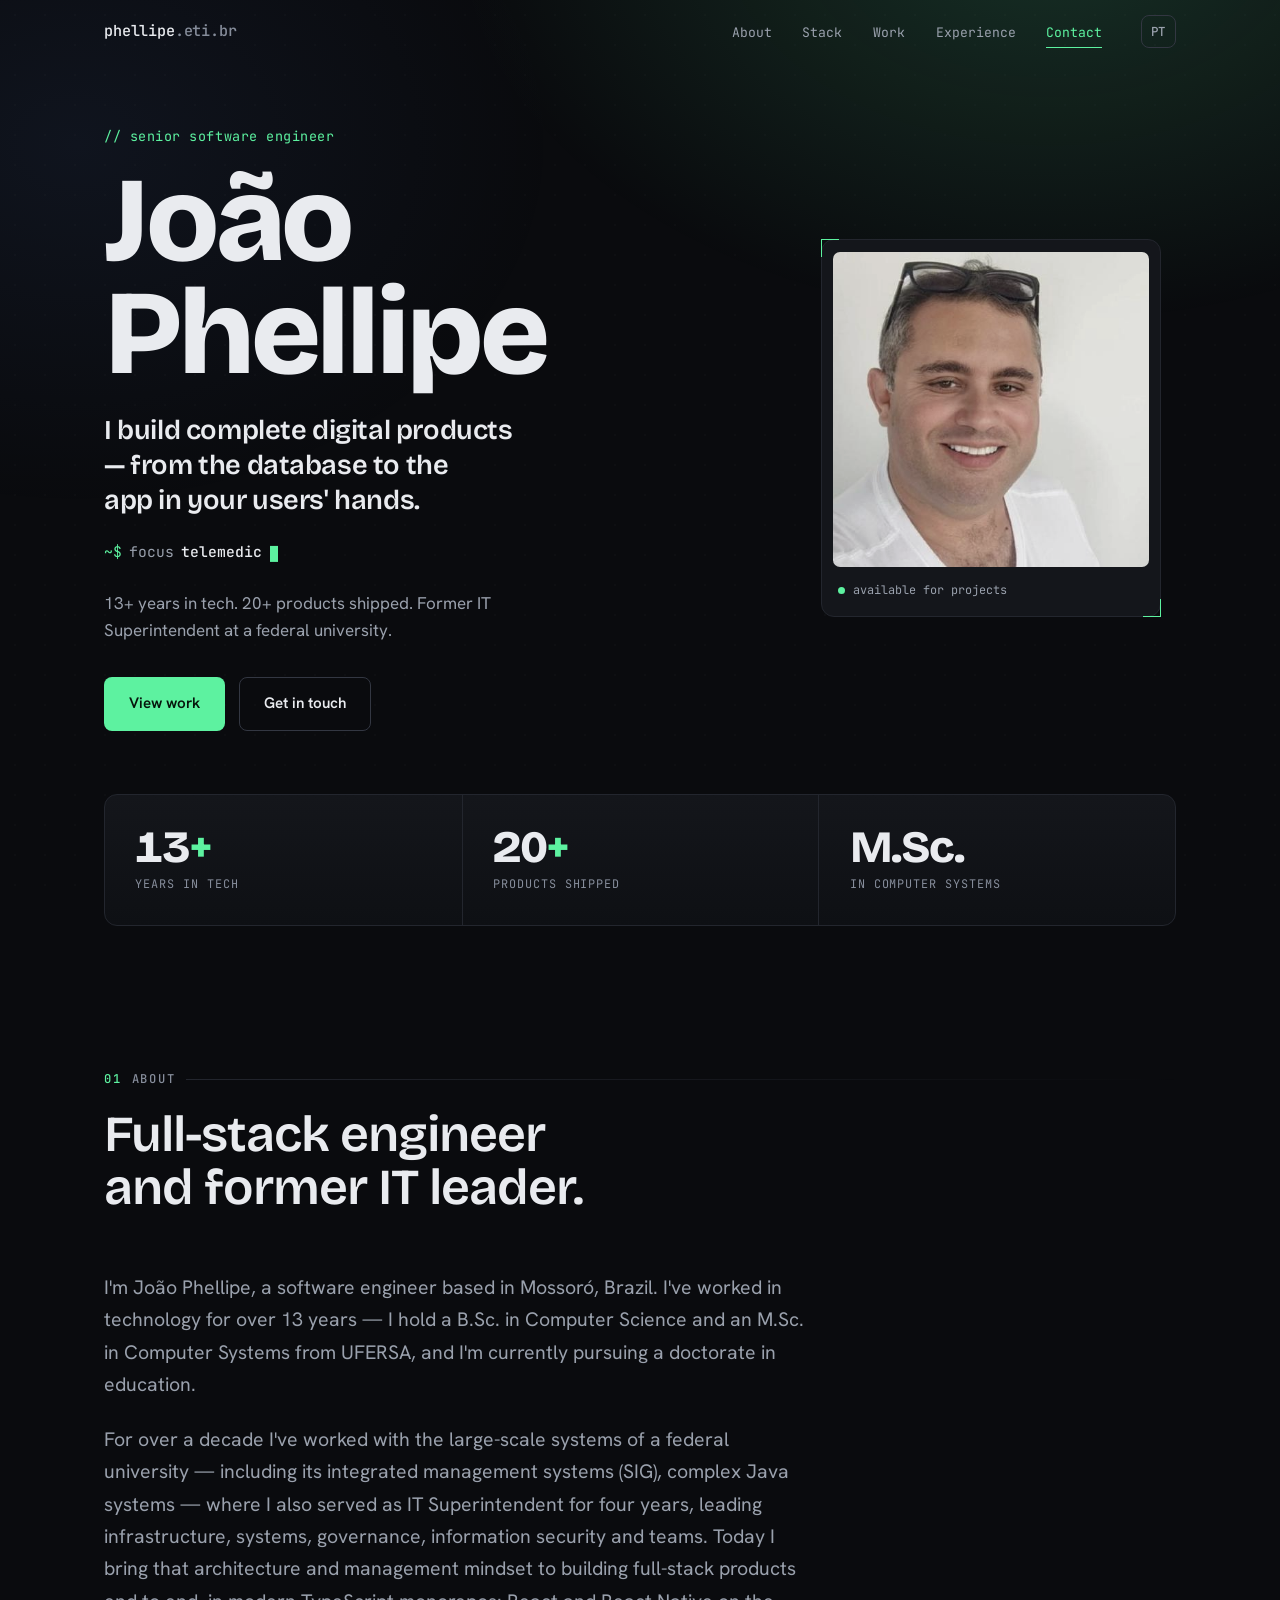
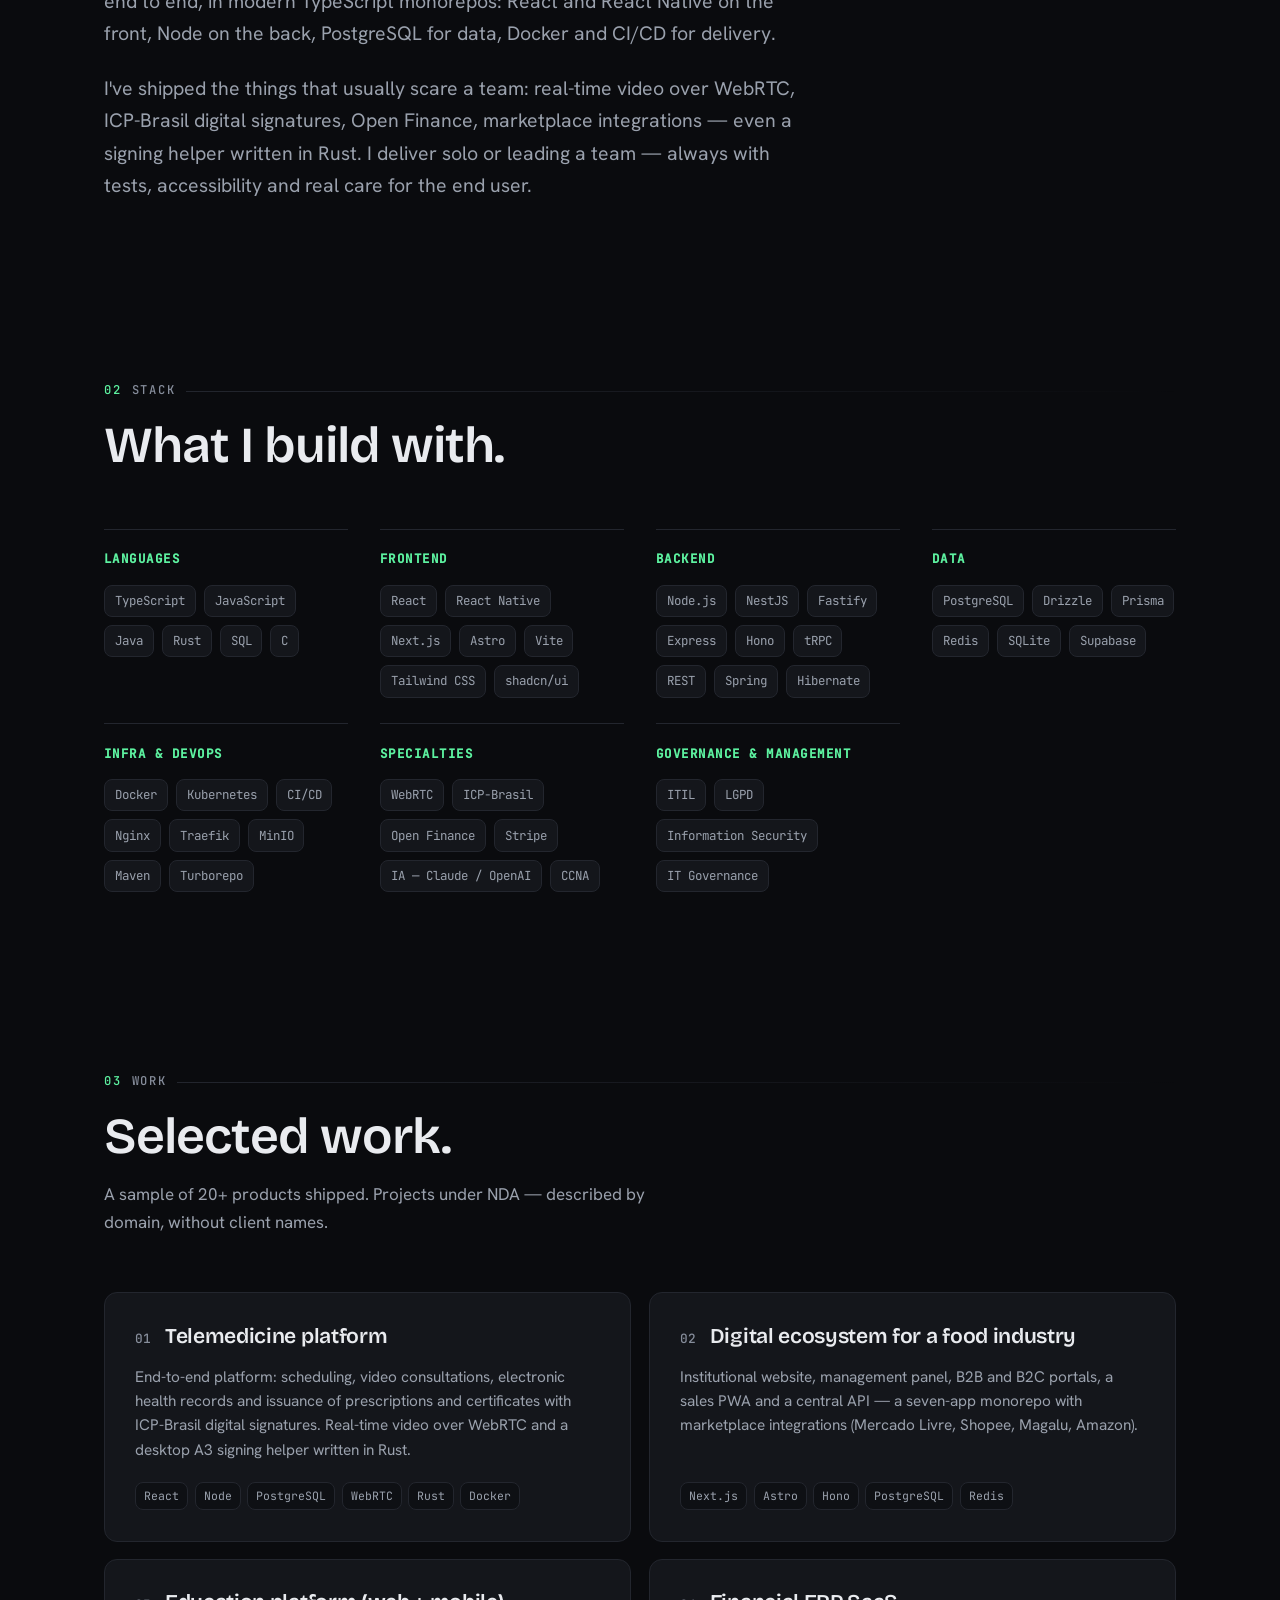
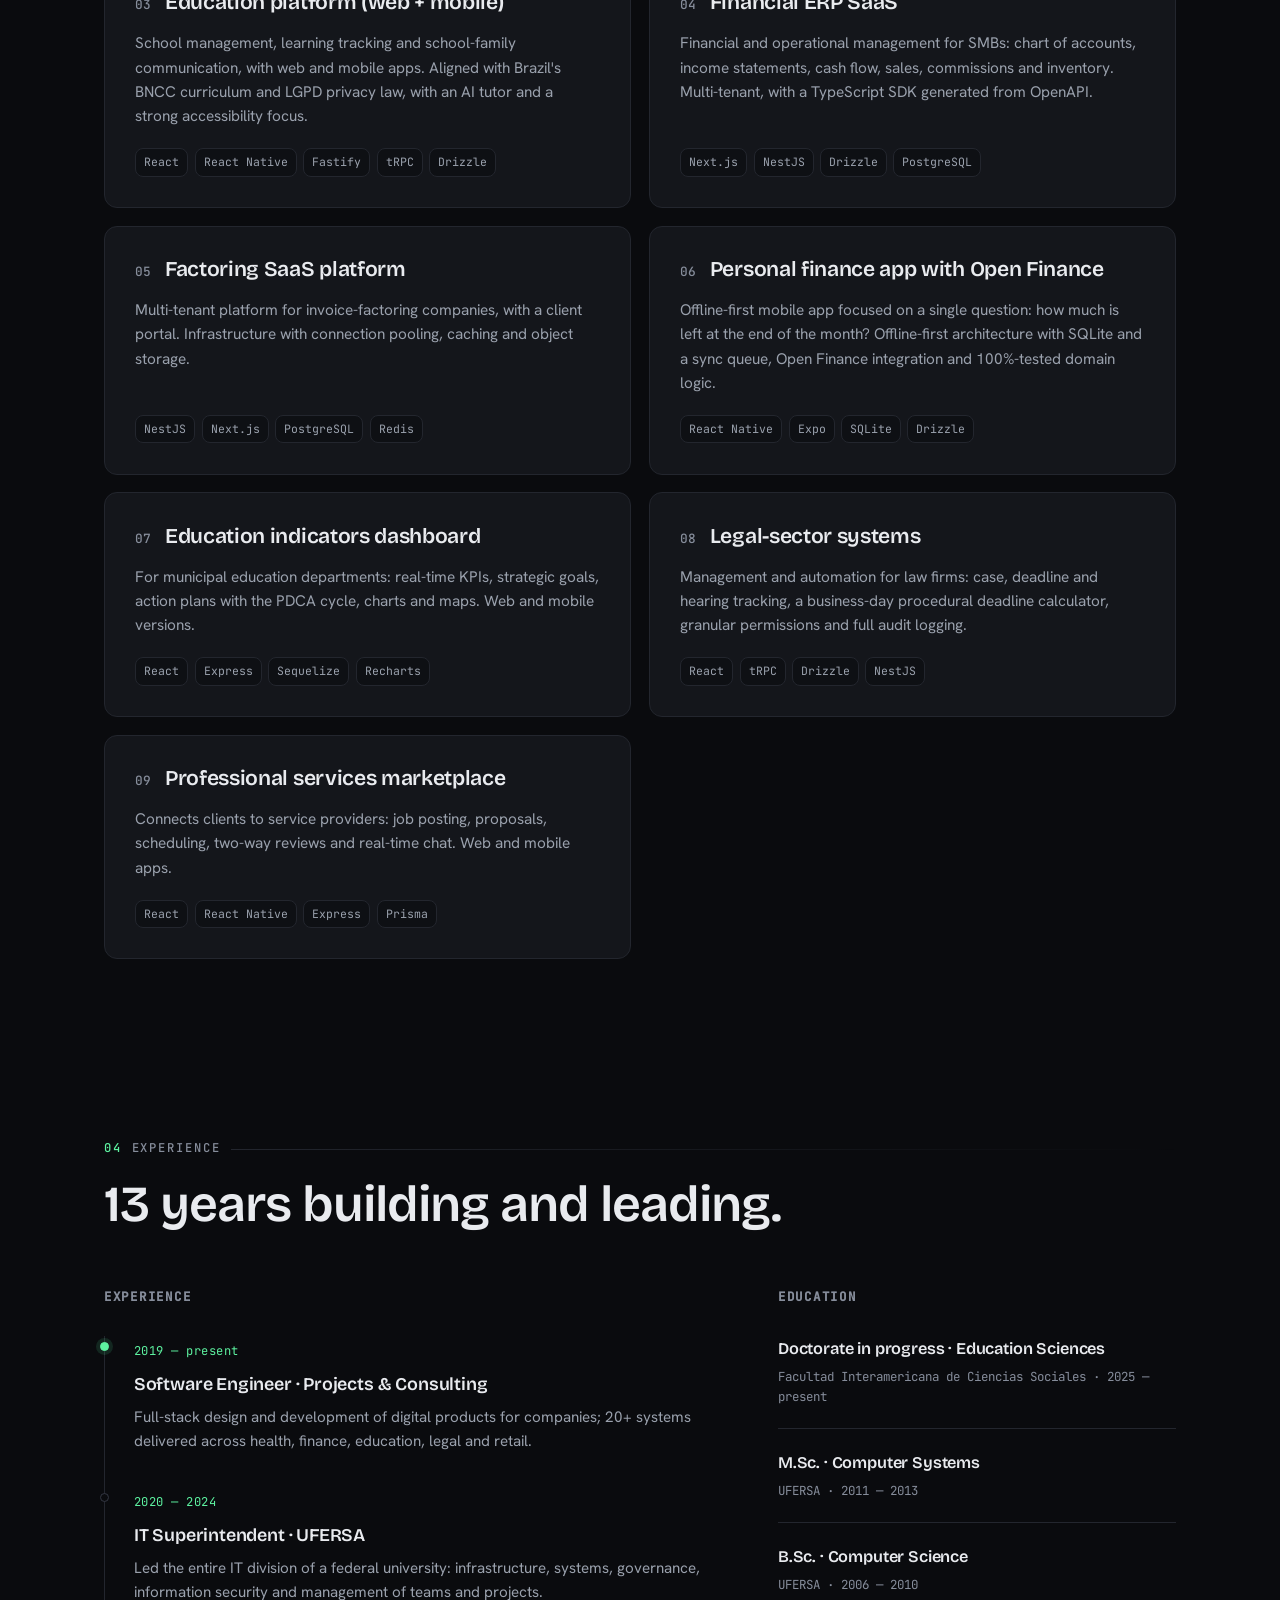
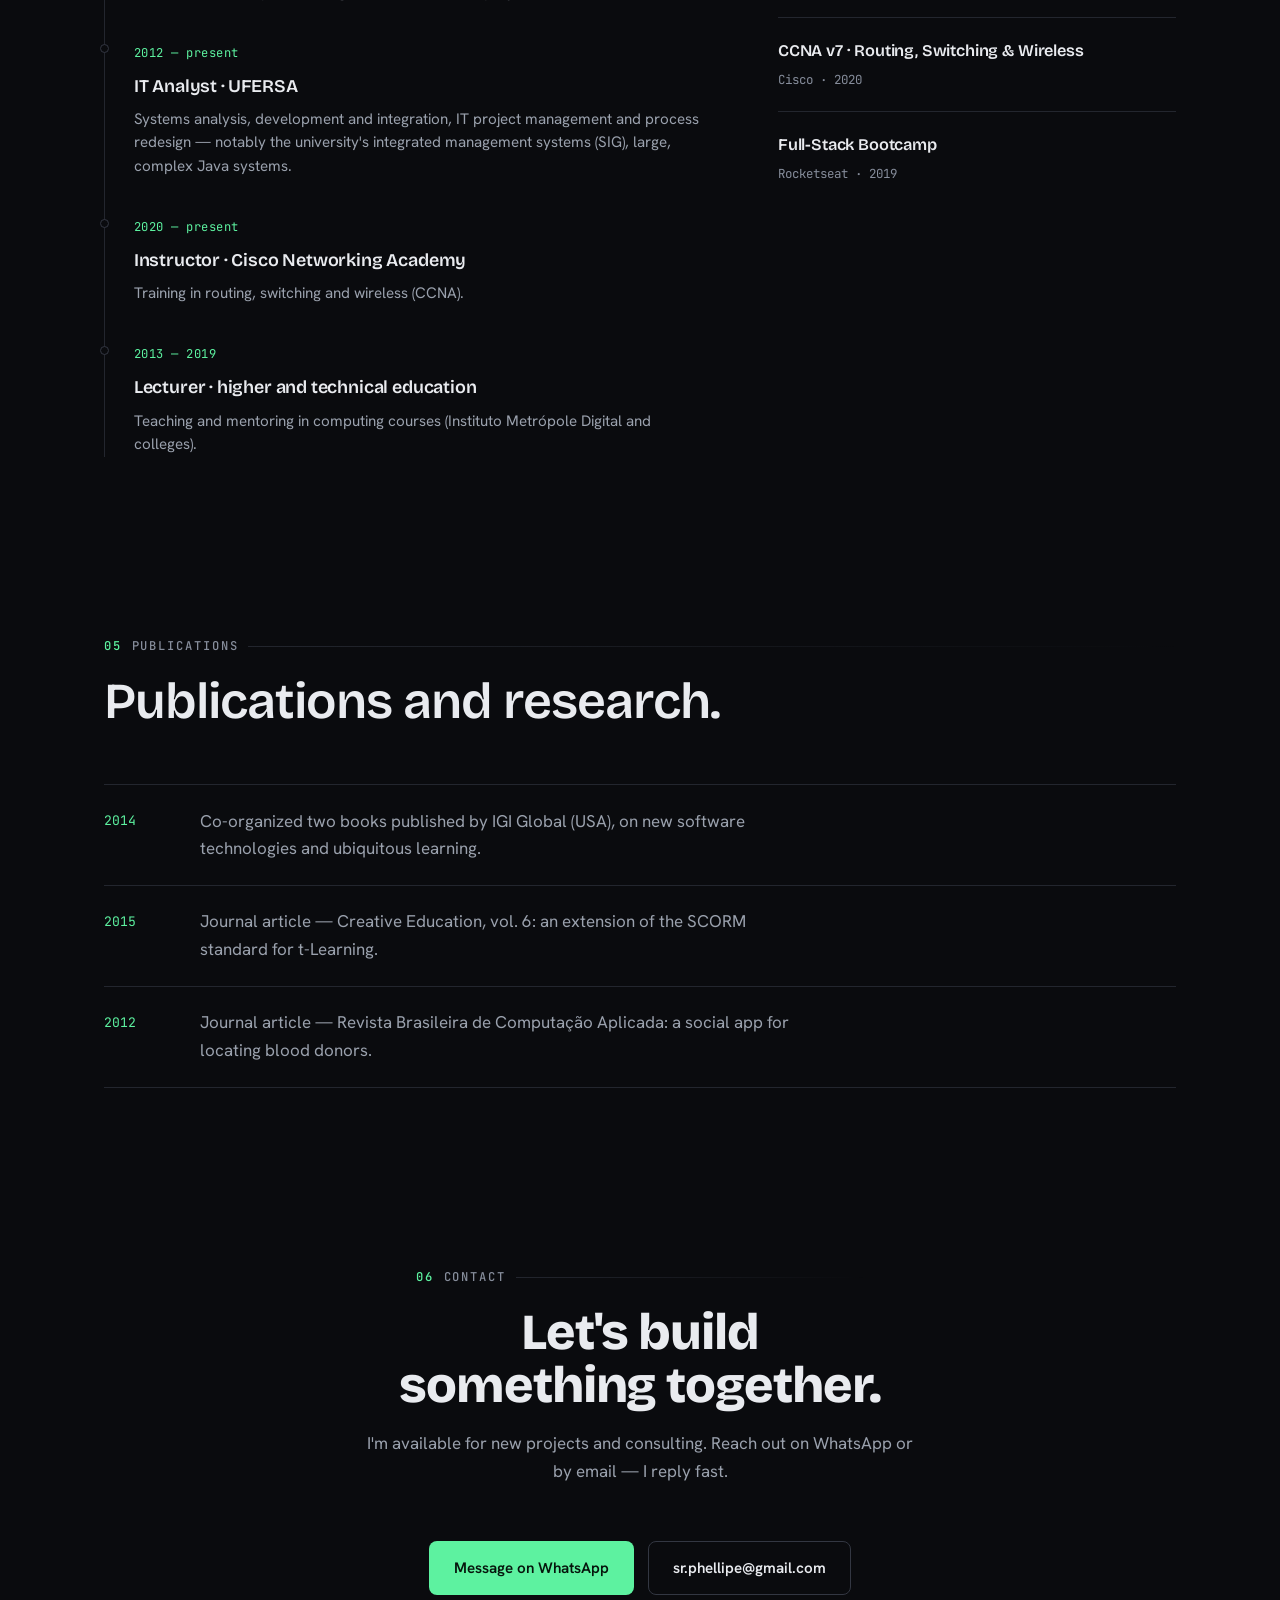
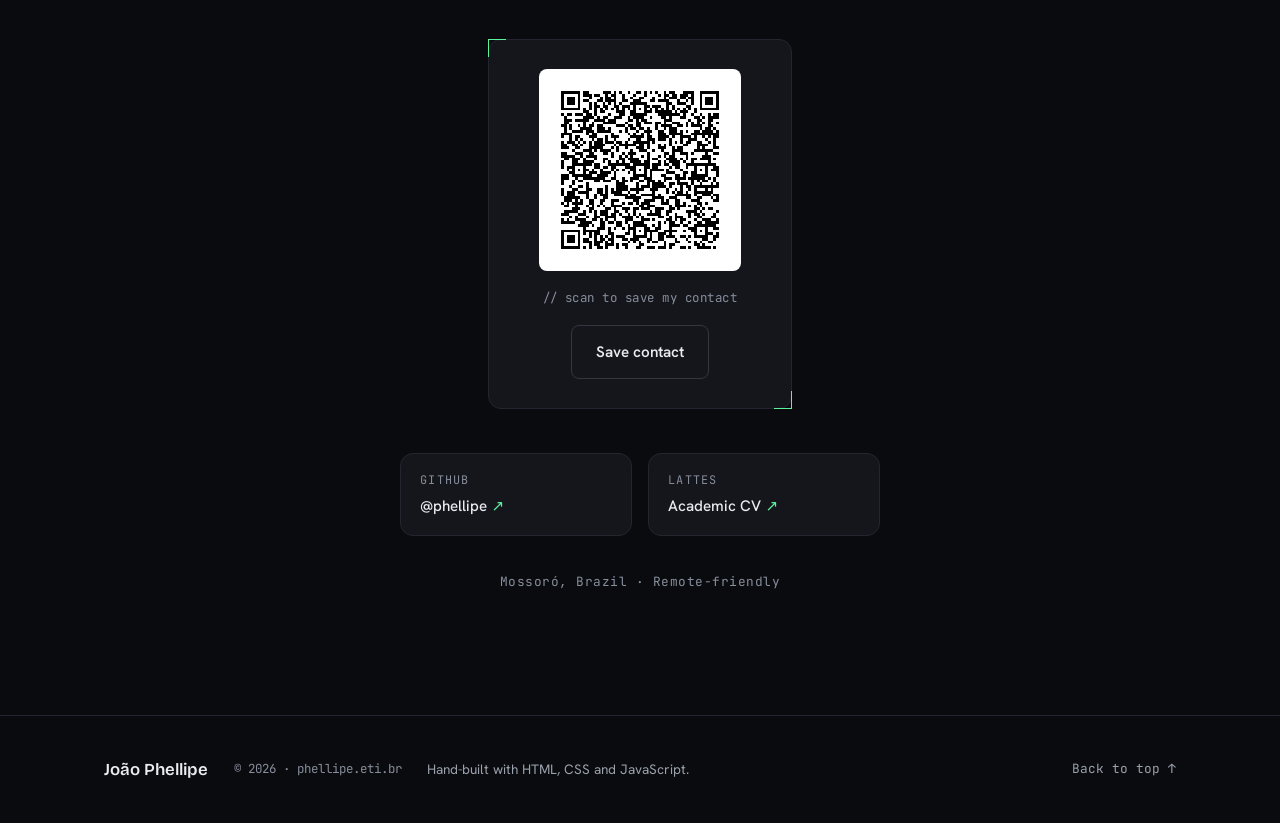
==== commit 9adea669: "feat: add QR contact card and expand the tech stack Contact section: a bilingual vCard QR card with " ====
--- a/index.html
+++ b/index.html
@@ -153,7 +153,7 @@
       </header>
       <div class="about-body" data-reveal>
         <p data-en="I&#39;m João Phellipe, a software engineer based in Mossoró, Brazil. I&#39;ve worked in technology for over 13 years — I hold a B.Sc. in Computer Science and an M.Sc. in Computer Systems from UFERSA, and I&#39;m currently pursuing a doctorate in education.">Sou João Phellipe, engenheiro de software de Mossoró (RN). Trabalho com tecnologia há mais de 13 anos — sou bacharel em Ciência da Computação e mestre em Sistemas Computacionais pela UFERSA, e curso doutorado na área de educação.</p>
-        <p data-en="For four years I served as IT Superintendent at a federal university, leading infrastructure, systems, governance, information security and teams. Today I bring that architecture and management mindset to building full-stack products end to end, in modern TypeScript monorepos: React and React Native on the front, Node on the back, PostgreSQL for data, Docker and CI/CD for delivery.">Por quatro anos fui Superintendente de TI de uma universidade federal, liderando infraestrutura, sistemas, governança, segurança da informação e equipes. Hoje uso essa visão de arquitetura e gestão para construir produtos full-stack de ponta a ponta, em monorepos TypeScript modernos: React e React Native no front, Node no back, PostgreSQL nos dados, Docker e CI/CD na entrega.</p>
+        <p data-en="For over a decade I&#39;ve worked with the large-scale systems of a federal university — including its integrated management systems (SIG), complex Java systems — where I also served as IT Superintendent for four years, leading infrastructure, systems, governance, information security and teams. Today I bring that architecture and management mindset to building full-stack products end to end, in modern TypeScript monorepos: React and React Native on the front, Node on the back, PostgreSQL for data, Docker and CI/CD for delivery.">Há mais de uma década atuo com os sistemas de larga escala de uma universidade federal — entre eles os sistemas integrados de gestão (SIG), complexos e em Java — onde também fui Superintendente de TI por quatro anos, liderando infraestrutura, sistemas, governança, segurança da informação e equipes. Hoje uso essa visão de arquitetura e gestão para construir produtos full-stack de ponta a ponta, em monorepos TypeScript modernos: React e React Native no front, Node no back, PostgreSQL nos dados, Docker e CI/CD na entrega.</p>
         <p data-en="I&#39;ve shipped the things that usually scare a team: real-time video over WebRTC, ICP-Brasil digital signatures, Open Finance, marketplace integrations — even a signing helper written in Rust. I deliver solo or leading a team — always with tests, accessibility and real care for the end user.">Já resolvi o que costuma assustar um time: vídeo em tempo real com WebRTC, assinatura digital ICP-Brasil, Open Finance, integração com marketplaces e até um helper de assinatura escrito em Rust. Entrego sozinho ou liderando — sempre com testes, acessibilidade e atenção a quem vai usar.</p>
       </div>
     </section>
@@ -170,6 +170,7 @@
           <ul class="tag-list">
             <li class="tag">TypeScript</li>
             <li class="tag">JavaScript</li>
+            <li class="tag">Java</li>
             <li class="tag">Rust</li>
             <li class="tag">SQL</li>
             <li class="tag">C</li>
@@ -197,6 +198,8 @@
             <li class="tag">Hono</li>
             <li class="tag">tRPC</li>
             <li class="tag">REST</li>
+            <li class="tag">Spring</li>
+            <li class="tag">Hibernate</li>
           </ul>
         </div>
         <div class="stack-group" data-reveal>
@@ -214,10 +217,12 @@
           <h3 class="stack-label mono">Infra &amp; DevOps</h3>
           <ul class="tag-list">
             <li class="tag">Docker</li>
+            <li class="tag">Kubernetes</li>
             <li class="tag">CI/CD</li>
             <li class="tag">Nginx</li>
             <li class="tag">Traefik</li>
             <li class="tag">MinIO</li>
+            <li class="tag">Maven</li>
             <li class="tag">Turborepo</li>
           </ul>
         </div>
@@ -230,6 +235,15 @@
             <li class="tag">Stripe</li>
             <li class="tag">IA — Claude / OpenAI</li>
             <li class="tag">CCNA</li>
+          </ul>
+        </div>
+        <div class="stack-group" data-reveal>
+          <h3 class="stack-label mono" data-en="Governance &amp; Management">Governança &amp; Gestão</h3>
+          <ul class="tag-list">
+            <li class="tag">ITIL</li>
+            <li class="tag">LGPD</li>
+            <li class="tag" data-en="Information Security">Segurança da Informação</li>
+            <li class="tag" data-en="IT Governance">Governança de TI</li>
           </ul>
         </div>
       </div>
@@ -359,7 +373,7 @@
             <li class="timeline-item">
               <span class="timeline-period mono" data-en="2012 — present">2012 — presente</span>
               <h4 class="timeline-role" data-en="IT Analyst · UFERSA">Analista de TI · UFERSA</h4>
-              <p class="timeline-desc" data-en="Systems analysis, development and integration; IT project management; process redesign.">Análise, desenvolvimento e integração de sistemas; gestão de projetos de TI; redesenho de processos.</p>
+              <p class="timeline-desc" data-en="Systems analysis, development and integration, IT project management and process redesign — notably the university&#39;s integrated management systems (SIG), large, complex Java systems.">Análise, desenvolvimento e integração de sistemas, gestão de projetos de TI e redesenho de processos — com destaque para os sistemas integrados de gestão (SIG) da universidade, sistemas complexos de larga escala em Java.</p>
             </li>
             <li class="timeline-item">
               <span class="timeline-period mono" data-en="2020 — present">2020 — presente</span>
@@ -434,6 +448,19 @@
         <a class="btn btn-primary" href="https://wa.me/5584988012224" target="_blank" rel="noopener noreferrer" data-en="Message on WhatsApp">Chamar no WhatsApp</a>
         <a class="btn btn-ghost" href="mailto:sr.phellipe@gmail.com">sr.phellipe@gmail.com</a>
       </div>
+
+      <div class="vcard" data-reveal>
+        <div class="vcard-code">
+          <img src="assets/contact-qr-pt.svg" width="200" height="200"
+               alt="QR code com os dados de contato de João Phellipe"
+               data-en-src="assets/contact-qr-en.svg"
+               data-en-alt="QR code with João Phellipe&#39;s contact details" />
+          <span class="vcard-scan" aria-hidden="true"></span>
+        </div>
+        <p class="vcard-caption mono" data-en="// scan to save my contact">// escaneie para salvar meu contato</p>
+        <a class="btn btn-ghost" href="contact-pt.vcf" download data-en-href="contact-en.vcf" data-en="Save contact">Salvar contato</a>
+      </div>
+
       <ul class="contact-links" data-reveal>
         <li>
           <a href="https://github.com/phellipe" target="_blank" rel="noopener noreferrer">
--- a/styles.css
+++ b/styles.css
@@ -50,7 +50,7 @@
   --line-hi: #333742;
   --text: #E9EBEF;
   --text-dim: #9AA1AD;
-  --text-faint: #626974;
+  --text-faint: #868D9B;
   --accent: #5DF2A0;
   --accent-ink: #06150C;
   --accent-dim: rgba(93, 242, 160, 0.12);
@@ -760,6 +760,65 @@
   letter-spacing: 0.04em;
 }
 
+/* ---------- vCard (QR de contato) ---------- */
+.vcard {
+  position: relative;
+  max-width: clamp(15rem, 60vw, 19rem);
+  margin: 2.75rem auto;
+  padding: clamp(1.4rem, 4vw, 1.8rem);
+  display: flex;
+  flex-direction: column;
+  align-items: center;
+  gap: 1.05rem;
+  background: var(--surface);
+  border: 1px solid var(--line);
+  border-radius: var(--radius);
+}
+.vcard::before,
+.vcard::after {
+  content: "";
+  position: absolute;
+  width: 18px;
+  height: 18px;
+  border: 1.5px solid var(--accent);
+}
+.vcard::before { top: -1px; left: -1px; border-right: 0; border-bottom: 0; }
+.vcard::after { bottom: -1px; right: -1px; border-left: 0; border-top: 0; }
+
+.vcard-code {
+  position: relative;
+  overflow: hidden;
+  padding: 0.7rem;
+  background: #ffffff;
+  border-radius: var(--radius-sm);
+}
+.vcard-code img {
+  display: block;
+  width: 180px;
+  height: 180px;
+}
+
+.vcard-scan {
+  position: absolute;
+  left: 0;
+  right: 0;
+  top: 0;
+  height: 3px;
+  opacity: 0;
+  background: linear-gradient(180deg, transparent, var(--accent), transparent);
+  box-shadow: 0 0 8px 1px var(--accent-glow);
+  pointer-events: none;
+}
+.vcard.is-visible .vcard-scan {
+  animation: vcard-scan 0.9s var(--ease) 0.35s 1;
+}
+
+.vcard-caption {
+  font-size: 0.78rem;
+  letter-spacing: 0.04em;
+  color: var(--text-faint);
+}
+
 /* ---------- Footer ---------- */
 .site-footer {
   border-top: 1px solid var(--line);
@@ -810,6 +869,12 @@
 @keyframes rise {
   from { opacity: 0; transform: translateY(26px); }
   to { opacity: 1; transform: none; }
+}
+@keyframes vcard-scan {
+  0% { transform: translateY(0); opacity: 0; }
+  15% { opacity: 1; }
+  85% { opacity: 1; }
+  100% { transform: translateY(180px); opacity: 0; }
 }
 
 .hero-kicker, .hero-name, .hero-statement, .hero-focus,
@@ -897,7 +962,8 @@
   body { background: #fff; color: #111; }
   body::before, body::after { display: none; }
   .site-header, .nav-toggle, .lang-toggle, .hero-cta,
-  .contact-actions, .footer-top, .caret, .status-dot { display: none !important; }
+  .contact-actions, .footer-top, .caret, .status-dot,
+  .vcard .btn { display: none !important; }
   [data-reveal] { opacity: 1 !important; transform: none !important; }
   .hero { min-height: auto; padding-block: 1rem; }
   .hero-grid { grid-template-columns: 1fr; }
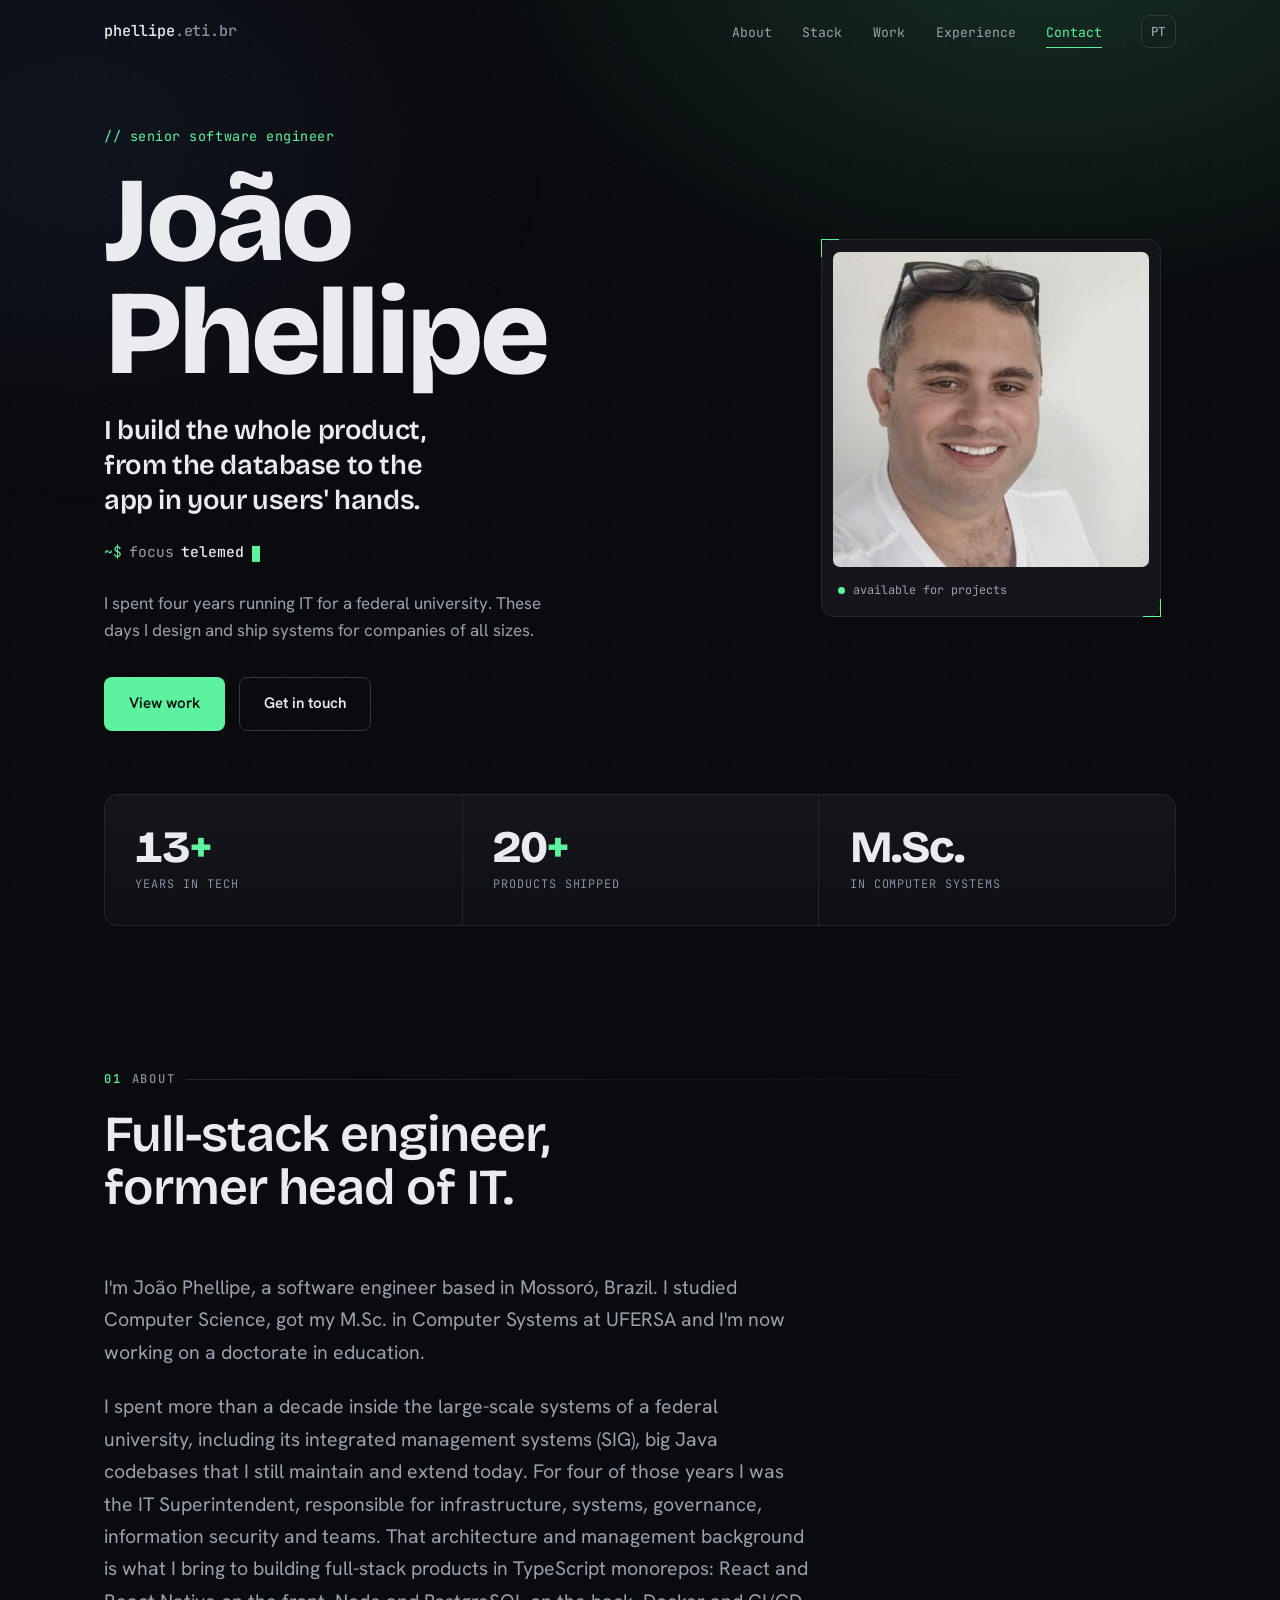
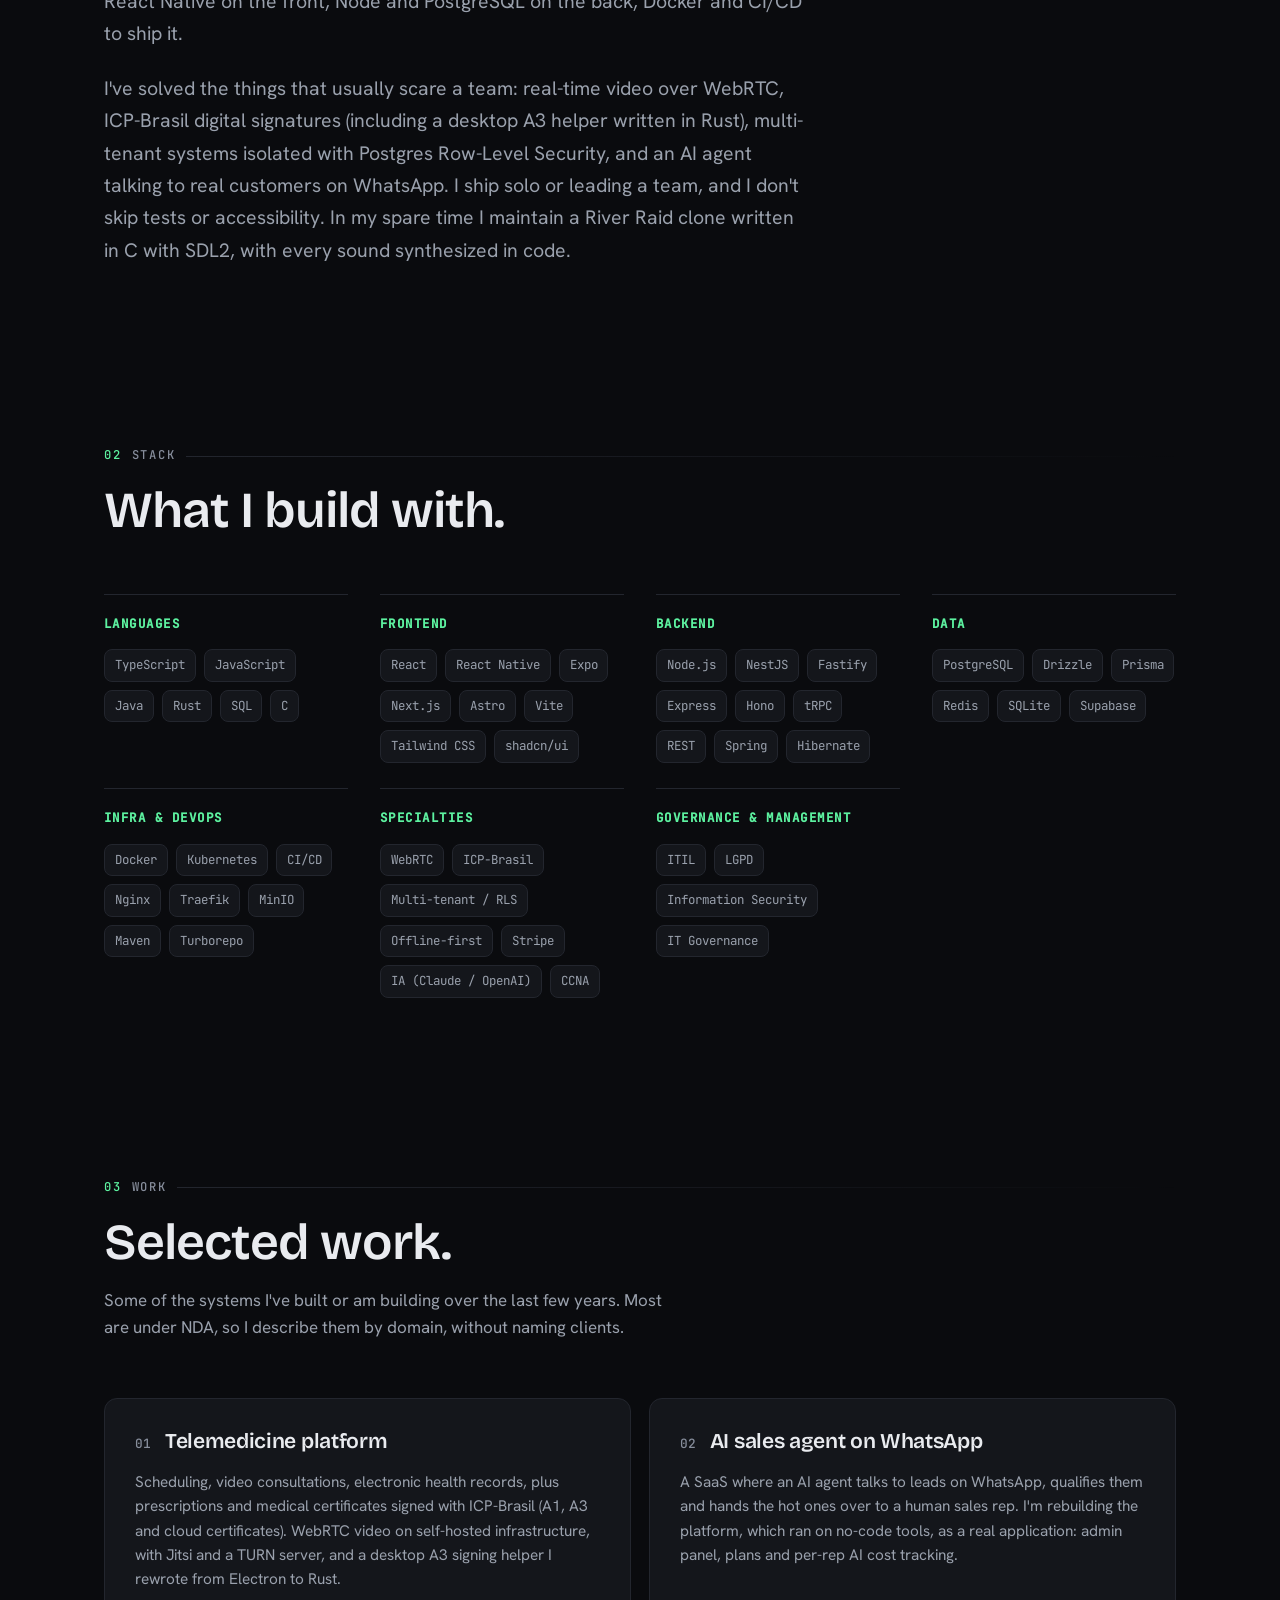
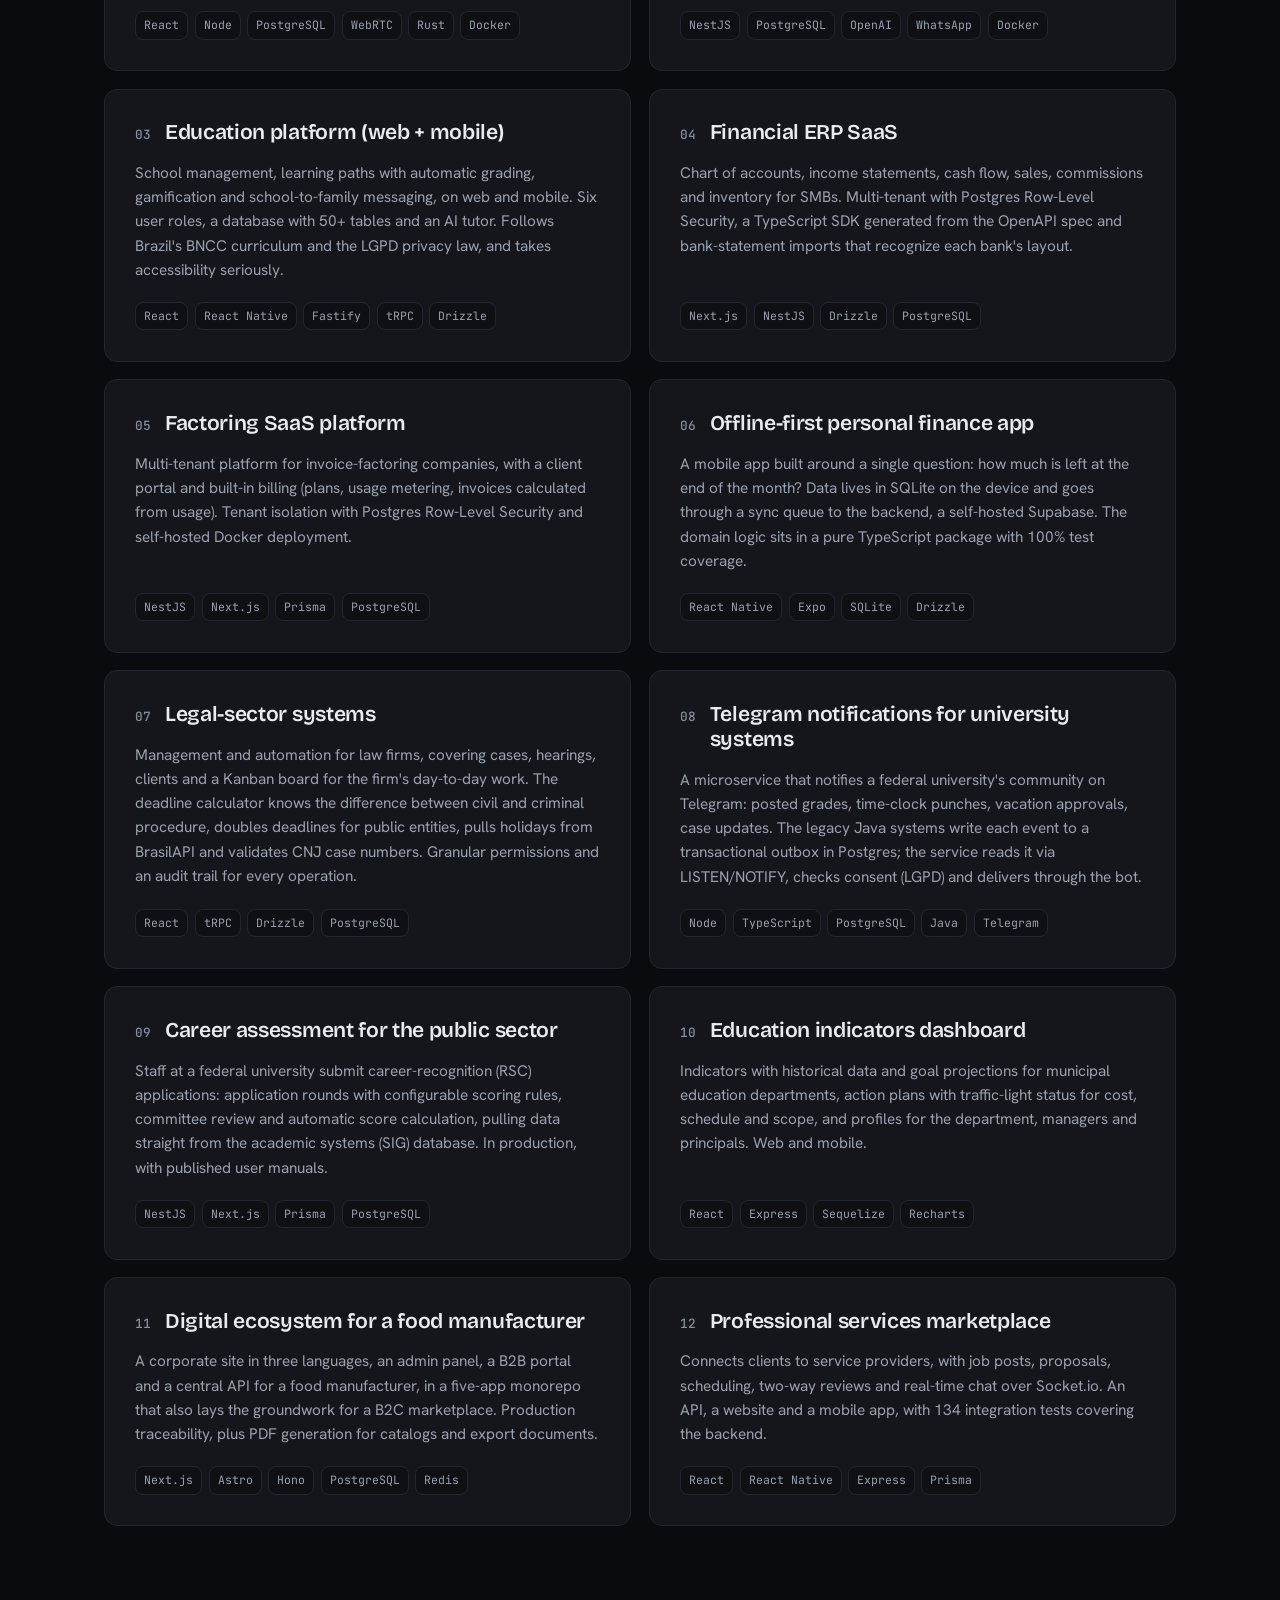
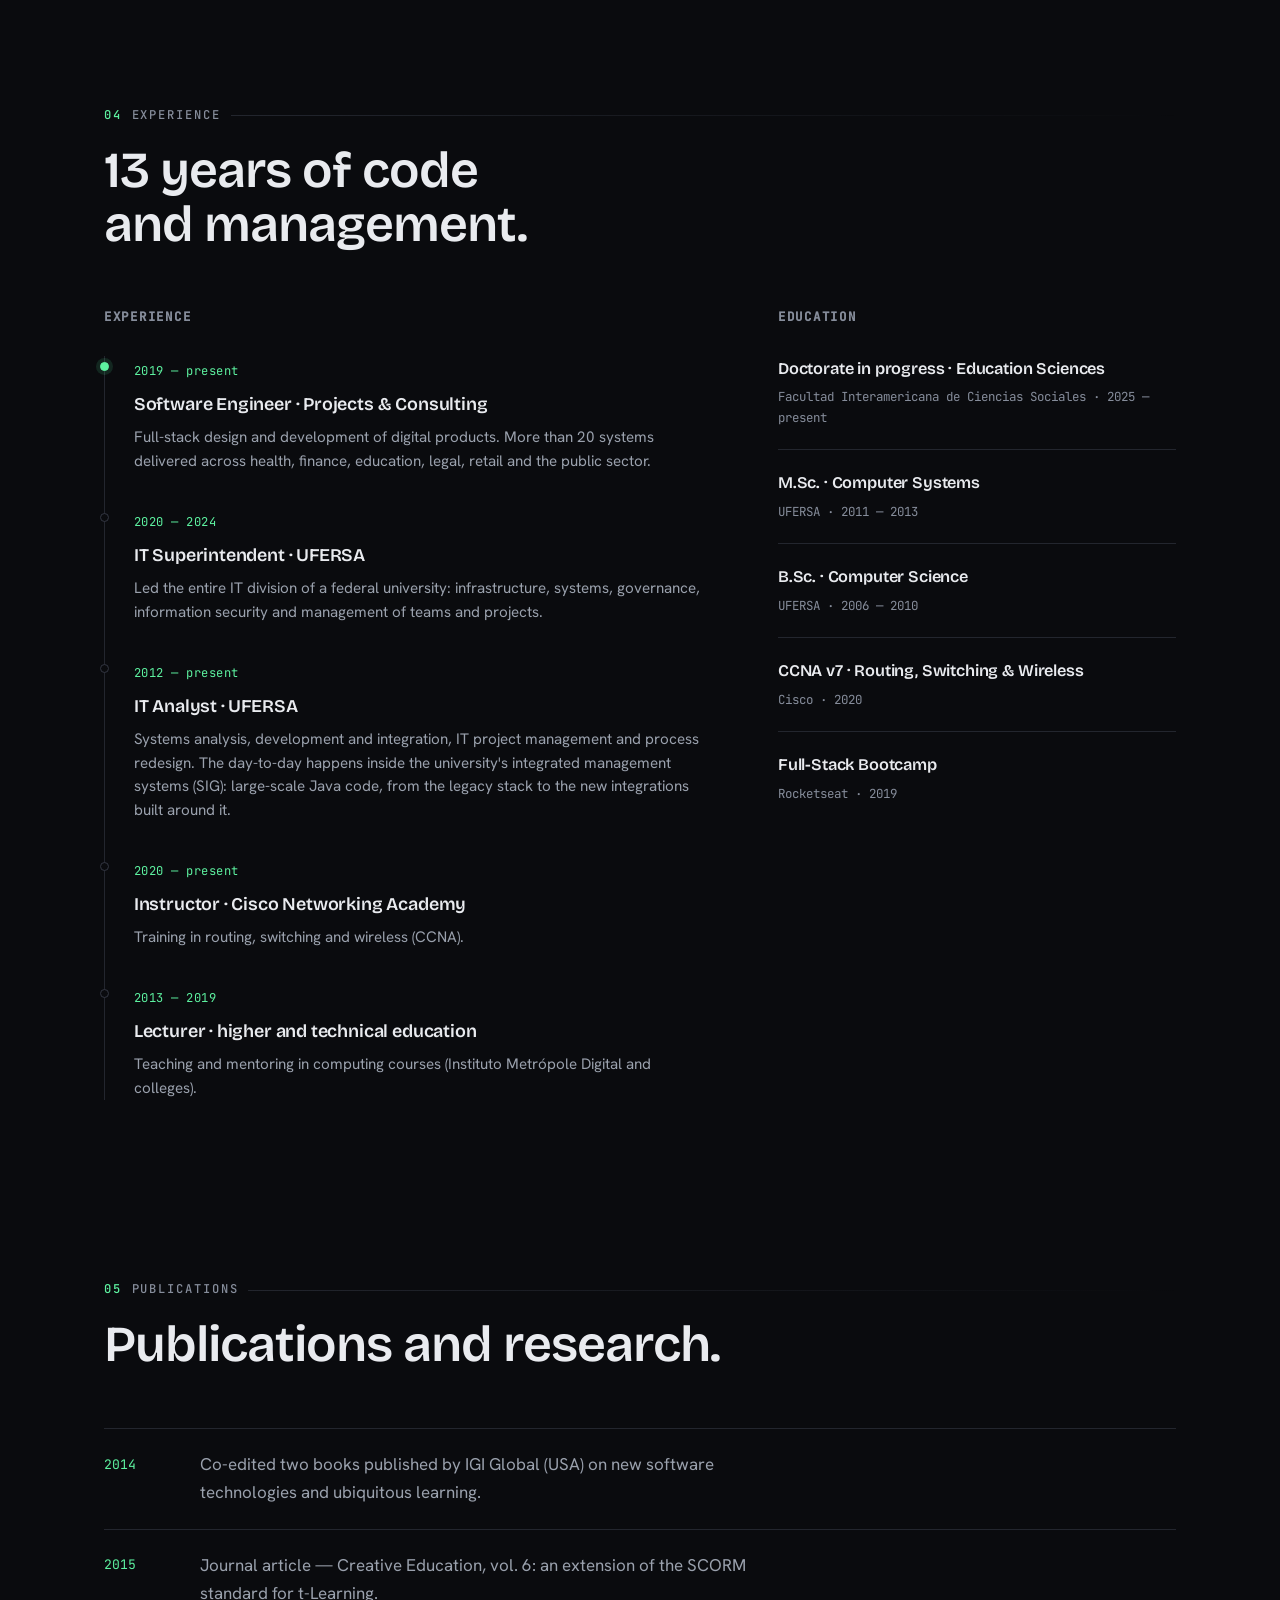
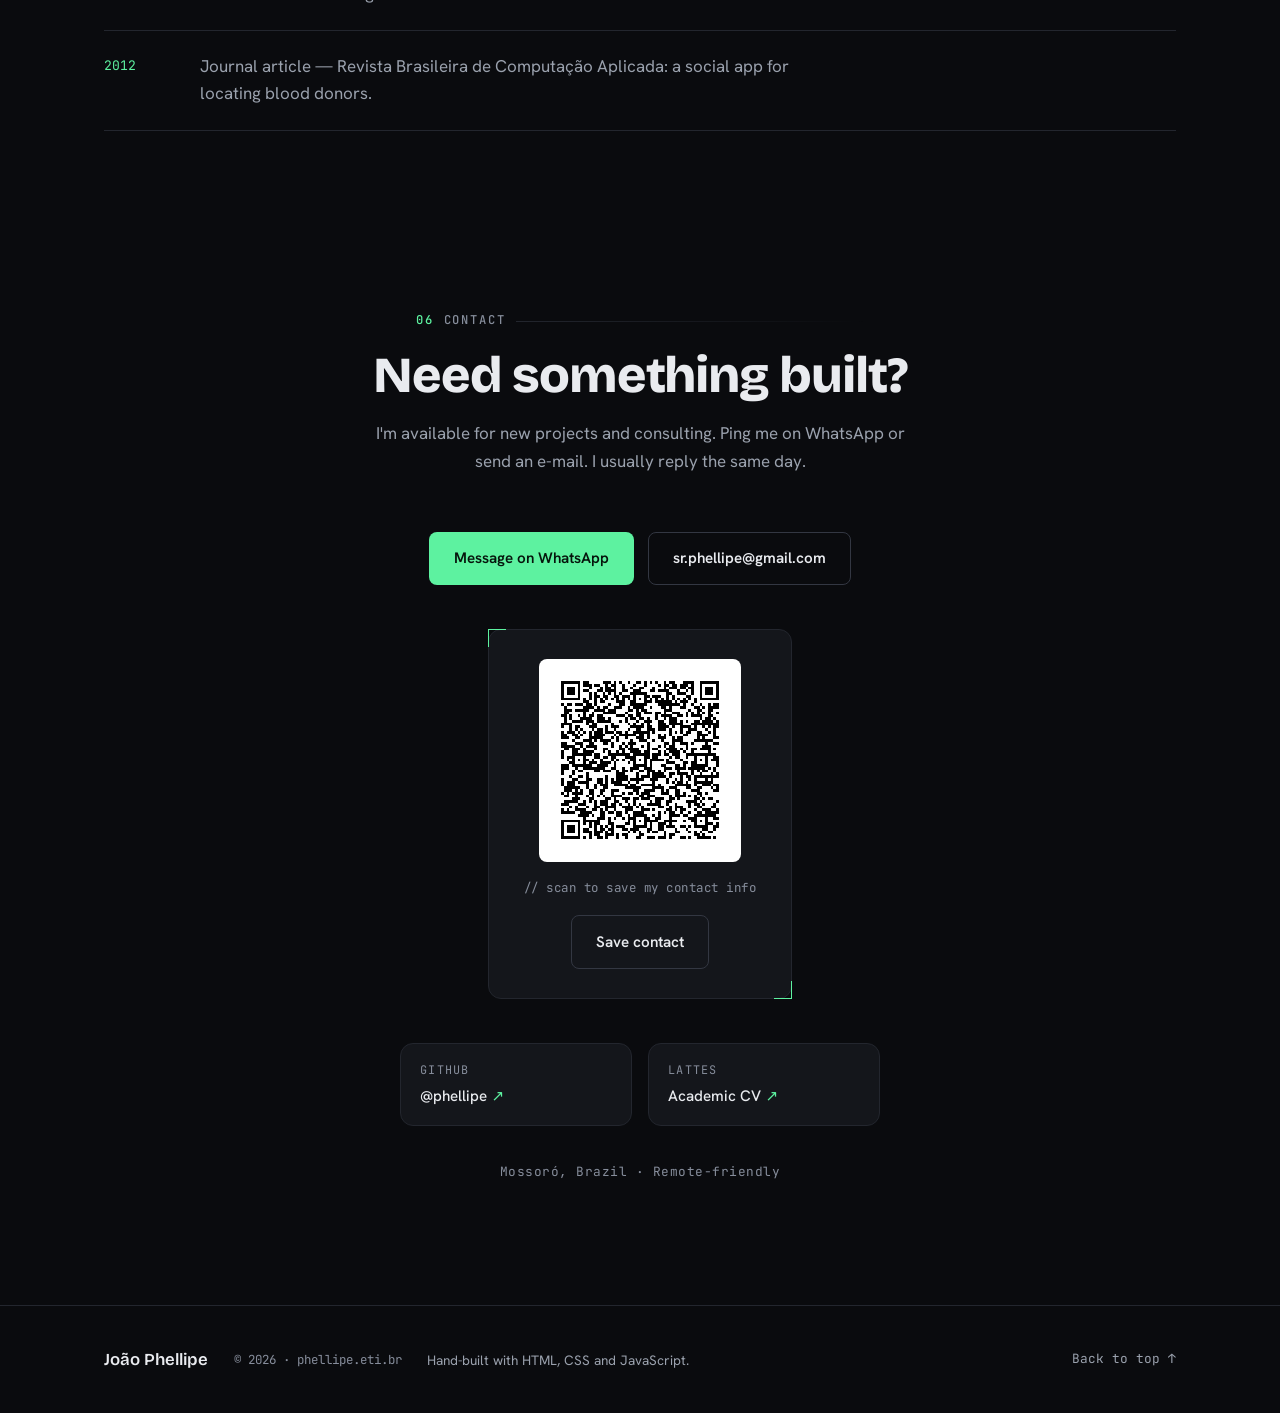
==== commit da04f15c: "feat: refresh work section from current projects and rewrite copy Update the selected-work list from" ====
--- a/index.html
+++ b/index.html
@@ -6,7 +6,7 @@
   <script>document.documentElement.classList.add('js');</script>
 
   <title>João Phellipe — Senior Software Engineer</title>
-  <meta name="description" content="Engenheiro de software sênior com 13+ anos em tecnologia. Construo produtos full-stack de ponta a ponta — telemedicina, fintech, educação e marketplaces." />
+  <meta name="description" content="Engenheiro de software sênior. Mais de 13 anos em tecnologia e mais de 20 produtos entregues em telemedicina, fintech, educação, jurídico e setor público." />
   <meta name="author" content="João Phellipe de Freitas Pinto" />
   <meta name="theme-color" content="#0A0B0E" />
   <link rel="canonical" href="https://phellipe.eti.br/" />
@@ -15,7 +15,7 @@
   <meta property="og:type" content="website" />
   <meta property="og:url" content="https://phellipe.eti.br/" />
   <meta property="og:title" content="João Phellipe — Senior Software Engineer" />
-  <meta property="og:description" content="13+ anos em tecnologia. 20+ produtos full-stack entregues — telemedicina, fintech, educação e marketplaces." />
+  <meta property="og:description" content="Mais de 13 anos em tecnologia e mais de 20 produtos entregues: telemedicina, fintech, educação, jurídico e setor público." />
   <meta property="og:image" content="https://phellipe.eti.br/assets/og-image.png" />
   <meta property="og:image:width" content="1200" />
   <meta property="og:image:height" content="630" />
@@ -26,7 +26,7 @@
   <!-- Twitter -->
   <meta name="twitter:card" content="summary_large_image" />
   <meta name="twitter:title" content="João Phellipe — Senior Software Engineer" />
-  <meta name="twitter:description" content="13+ anos em tecnologia. 20+ produtos full-stack entregues — telemedicina, fintech, educação e marketplaces." />
+  <meta name="twitter:description" content="Mais de 13 anos em tecnologia e mais de 20 produtos entregues: telemedicina, fintech, educação, jurídico e setor público." />
   <meta name="twitter:image" content="https://phellipe.eti.br/assets/og-image.png" />
 
   <!-- Icons -->
@@ -64,7 +64,7 @@
       "name": "Universidade Federal Rural do Semi-Árido (UFERSA)"
     },
     "knowsLanguage": ["pt-BR", "en"],
-    "knowsAbout": ["Software Engineering", "Full-Stack Development", "TypeScript", "React", "React Native", "Node.js", "PostgreSQL", "Docker", "WebRTC", "System Architecture"],
+    "knowsAbout": ["Software Engineering", "Full-Stack Development", "TypeScript", "React", "React Native", "Node.js", "PostgreSQL", "Docker", "WebRTC", "AI Agents", "System Architecture"],
     "sameAs": [
       "https://github.com/phellipe",
       "http://lattes.cnpq.br/9597994805591709"
@@ -105,13 +105,13 @@
         <div class="hero-main">
           <p class="hero-kicker mono" data-en="// senior software engineer">// engenheiro de software sênior</p>
           <h1 class="hero-name" id="hero-name">João Phellipe</h1>
-          <p class="hero-statement" data-en="I build complete digital products — from the database to the app in your users&#39; hands.">Construo produtos digitais completos — do banco de dados ao app na mão do usuário.</p>
+          <p class="hero-statement" data-en="I build the whole product, from the database to the app in your users&#39; hands.">Construo o produto inteiro, do banco de dados ao app na mão do usuário.</p>
           <p class="hero-focus mono">
             <span class="prompt" aria-hidden="true">~$</span>
             <span data-en="focus">foco</span>
-            <span class="typed" data-typed data-typed-words="telemedicina|fintech|educação|marketplaces|sistemas jurídicos" data-typed-words-en="telemedicine|fintech|education|marketplaces|legal systems">telemedicina</span><span class="caret" aria-hidden="true"></span>
+            <span class="typed" data-typed data-typed-words="telemedicina|fintech|educação|agentes de IA|setor público|sistemas jurídicos" data-typed-words-en="telemedicine|fintech|education|AI agents|public sector|legal systems">telemedicina</span><span class="caret" aria-hidden="true"></span>
           </p>
-          <p class="hero-sub" data-en="13+ years in tech. 20+ products shipped. Former IT Superintendent at a federal university.">13+ anos em tecnologia. 20+ produtos entregues. Ex-Superintendente de TI de uma universidade federal.</p>
+          <p class="hero-sub" data-en="I spent four years running IT for a federal university. These days I design and ship systems for companies of all sizes.">Fui Superintendente de TI de uma universidade federal por quatro anos. Hoje projeto e entrego sistemas para empresas de todos os tamanhos.</p>
           <div class="hero-cta">
             <a class="btn btn-primary" href="#trabalhos" data-en="View work">Ver trabalhos</a>
             <a class="btn btn-ghost" href="#contato" data-en="Get in touch">Falar comigo</a>
@@ -129,7 +129,7 @@
         </div>
       </div>
 
-      <ul class="hero-stats" aria-label="Resumo">
+      <ul class="hero-stats" aria-label="Resumo" data-en-aria="Summary">
         <li>
           <span class="stat-num">13<span class="stat-plus">+</span></span>
           <span class="stat-label mono" data-en="years in tech">anos em tecnologia</span>
@@ -149,12 +149,12 @@
     <section class="section" id="sobre" aria-labelledby="sobre-title">
       <header class="section-head" data-reveal>
         <p class="kicker mono"><span class="kicker-num">01</span><span data-en="About">Sobre</span></p>
-        <h2 class="section-title" id="sobre-title" data-en="Full-stack engineer and former IT leader.">Engenheiro full-stack e ex-líder de TI.</h2>
+        <h2 class="section-title" id="sobre-title" data-en="Full-stack engineer, former head of IT.">Engenheiro full-stack e ex-líder de TI.</h2>
       </header>
       <div class="about-body" data-reveal>
-        <p data-en="I&#39;m João Phellipe, a software engineer based in Mossoró, Brazil. I&#39;ve worked in technology for over 13 years — I hold a B.Sc. in Computer Science and an M.Sc. in Computer Systems from UFERSA, and I&#39;m currently pursuing a doctorate in education.">Sou João Phellipe, engenheiro de software de Mossoró (RN). Trabalho com tecnologia há mais de 13 anos — sou bacharel em Ciência da Computação e mestre em Sistemas Computacionais pela UFERSA, e curso doutorado na área de educação.</p>
-        <p data-en="For over a decade I&#39;ve worked with the large-scale systems of a federal university — including its integrated management systems (SIG), complex Java systems — where I also served as IT Superintendent for four years, leading infrastructure, systems, governance, information security and teams. Today I bring that architecture and management mindset to building full-stack products end to end, in modern TypeScript monorepos: React and React Native on the front, Node on the back, PostgreSQL for data, Docker and CI/CD for delivery.">Há mais de uma década atuo com os sistemas de larga escala de uma universidade federal — entre eles os sistemas integrados de gestão (SIG), complexos e em Java — onde também fui Superintendente de TI por quatro anos, liderando infraestrutura, sistemas, governança, segurança da informação e equipes. Hoje uso essa visão de arquitetura e gestão para construir produtos full-stack de ponta a ponta, em monorepos TypeScript modernos: React e React Native no front, Node no back, PostgreSQL nos dados, Docker e CI/CD na entrega.</p>
-        <p data-en="I&#39;ve shipped the things that usually scare a team: real-time video over WebRTC, ICP-Brasil digital signatures, Open Finance, marketplace integrations — even a signing helper written in Rust. I deliver solo or leading a team — always with tests, accessibility and real care for the end user.">Já resolvi o que costuma assustar um time: vídeo em tempo real com WebRTC, assinatura digital ICP-Brasil, Open Finance, integração com marketplaces e até um helper de assinatura escrito em Rust. Entrego sozinho ou liderando — sempre com testes, acessibilidade e atenção a quem vai usar.</p>
+        <p data-en="I&#39;m João Phellipe, a software engineer based in Mossoró, Brazil. I studied Computer Science, got my M.Sc. in Computer Systems at UFERSA and I&#39;m now working on a doctorate in education.">Sou João Phellipe, engenheiro de software em Mossoró (RN). Me formei em Ciência da Computação, fiz mestrado em Sistemas Computacionais na UFERSA e hoje curso um doutorado na área de educação.</p>
+        <p data-en="I spent more than a decade inside the large-scale systems of a federal university, including its integrated management systems (SIG), big Java codebases that I still maintain and extend today. For four of those years I was the IT Superintendent, responsible for infrastructure, systems, governance, information security and teams. That architecture and management background is what I bring to building full-stack products in TypeScript monorepos: React and React Native on the front, Node and PostgreSQL on the back, Docker and CI/CD to ship it.">Passei mais de uma década dentro dos sistemas de larga escala de uma universidade federal, entre eles os sistemas integrados de gestão (SIG), código Java de grande porte que mantenho e evoluo até hoje. Por quatro desses anos fui Superintendente de TI, respondendo por infraestrutura, sistemas, governança, segurança da informação e equipes. É essa bagagem de arquitetura e gestão que levo para construir produtos full-stack em monorepos TypeScript: React e React Native na interface, Node e PostgreSQL por trás, Docker e CI/CD para colocar tudo em produção.</p>
+        <p data-en="I&#39;ve solved the things that usually scare a team: real-time video over WebRTC, ICP-Brasil digital signatures (including a desktop A3 helper written in Rust), multi-tenant systems isolated with Postgres Row-Level Security, and an AI agent talking to real customers on WhatsApp. I ship solo or leading a team, and I don&#39;t skip tests or accessibility. In my spare time I maintain a River Raid clone written in C with SDL2, with every sound synthesized in code.">Já resolvi o que costuma assustar um time: vídeo em tempo real com WebRTC, assinatura digital ICP-Brasil (incluindo um helper A3 para desktop escrito em Rust), sistemas multi-tenant isolados com Row-Level Security no Postgres e um agente de IA atendendo clientes de verdade no WhatsApp. Entrego sozinho ou liderando equipe, e não abro mão de testes nem de acessibilidade. Nas horas vagas, mantenho um clone de River Raid escrito em C com SDL2, com todo o som sintetizado em código.</p>
       </div>
     </section>
 
@@ -181,6 +181,7 @@
           <ul class="tag-list">
             <li class="tag">React</li>
             <li class="tag">React Native</li>
+            <li class="tag">Expo</li>
             <li class="tag">Next.js</li>
             <li class="tag">Astro</li>
             <li class="tag">Vite</li>
@@ -231,9 +232,10 @@
           <ul class="tag-list">
             <li class="tag">WebRTC</li>
             <li class="tag">ICP-Brasil</li>
-            <li class="tag">Open Finance</li>
+            <li class="tag">Multi-tenant / RLS</li>
+            <li class="tag">Offline-first</li>
             <li class="tag">Stripe</li>
-            <li class="tag">IA — Claude / OpenAI</li>
+            <li class="tag">IA (Claude / OpenAI)</li>
             <li class="tag">CCNA</li>
           </ul>
         </div>
@@ -254,7 +256,7 @@
       <header class="section-head" data-reveal>
         <p class="kicker mono"><span class="kicker-num">03</span><span data-en="Work">Trabalhos</span></p>
         <h2 class="section-title" id="trabalhos-title" data-en="Selected work.">Trabalhos selecionados.</h2>
-        <p class="section-note" data-en="A sample of 20+ products shipped. Projects under NDA — described by domain, without client names.">Uma amostra de 20+ produtos entregues. Projetos sob NDA — descritos pelo domínio, sem nome de clientes.</p>
+        <p class="section-note" data-en="Some of the systems I&#39;ve built or am building over the last few years. Most are under NDA, so I describe them by domain, without naming clients.">Alguns dos sistemas que construí ou venho construindo nos últimos anos. Boa parte está sob NDA, então descrevo pelo domínio, sem citar clientes.</p>
       </header>
       <ol class="work-list">
         <li class="work-card" data-reveal>
@@ -262,7 +264,7 @@
             <span class="work-num mono">01</span>
             <h3 class="work-title" data-en="Telemedicine platform">Plataforma de telemedicina</h3>
           </div>
-          <p class="work-desc" data-en="End-to-end platform: scheduling, video consultations, electronic health records and issuance of prescriptions and certificates with ICP-Brasil digital signatures. Real-time video over WebRTC and a desktop A3 signing helper written in Rust.">Plataforma ponta a ponta: agendamento, videoconsulta, prontuário eletrônico e emissão de receitas e atestados com assinatura digital ICP-Brasil. Vídeo em tempo real com WebRTC e um helper de assinatura A3 para desktop escrito em Rust.</p>
+          <p class="work-desc" data-en="Scheduling, video consultations, electronic health records, plus prescriptions and medical certificates signed with ICP-Brasil (A1, A3 and cloud certificates). WebRTC video on self-hosted infrastructure, with Jitsi and a TURN server, and a desktop A3 signing helper I rewrote from Electron to Rust.">Agendamento, videoconsulta, prontuário eletrônico e emissão de receitas e atestados com assinatura digital ICP-Brasil (A1, A3 e nuvem). Vídeo com WebRTC em infraestrutura própria, com Jitsi e servidor TURN self-hosted, e um helper de assinatura A3 para desktop que reescrevi de Electron para Rust.</p>
           <ul class="work-tags">
             <li class="tag">React</li><li class="tag">Node</li><li class="tag">PostgreSQL</li><li class="tag">WebRTC</li><li class="tag">Rust</li><li class="tag">Docker</li>
           </ul>
@@ -270,11 +272,11 @@
         <li class="work-card" data-reveal>
           <div class="work-card-head">
             <span class="work-num mono">02</span>
-            <h3 class="work-title" data-en="Digital ecosystem for a food industry">Ecossistema digital para indústria de alimentos</h3>
-          </div>
-          <p class="work-desc" data-en="Institutional website, management panel, B2B and B2C portals, a sales PWA and a central API — a seven-app monorepo with marketplace integrations (Mercado Livre, Shopee, Magalu, Amazon).">Site institucional, painel de gestão, portais B2B e B2C, PWA de vendas e API central — um monorepo com sete aplicações e integração com marketplaces (Mercado Livre, Shopee, Magalu, Amazon).</p>
-          <ul class="work-tags">
-            <li class="tag">Next.js</li><li class="tag">Astro</li><li class="tag">Hono</li><li class="tag">PostgreSQL</li><li class="tag">Redis</li>
+            <h3 class="work-title" data-en="AI sales agent on WhatsApp">Agente de IA para vendas no WhatsApp</h3>
+          </div>
+          <p class="work-desc" data-en="A SaaS where an AI agent talks to leads on WhatsApp, qualifies them and hands the hot ones over to a human sales rep. I&#39;m rebuilding the platform, which ran on no-code tools, as a real application: admin panel, plans and per-rep AI cost tracking.">SaaS em que um agente de IA atende leads no WhatsApp, qualifica a conversa e passa o cliente quente para o vendedor humano. Estou reconstruindo como aplicação própria a plataforma, que rodava em ferramentas no-code: painel admin, planos e controle do custo de IA por vendedor.</p>
+          <ul class="work-tags">
+            <li class="tag">NestJS</li><li class="tag">PostgreSQL</li><li class="tag">OpenAI</li><li class="tag">WhatsApp</li><li class="tag">Docker</li>
           </ul>
         </li>
         <li class="work-card" data-reveal>
@@ -282,7 +284,7 @@
             <span class="work-num mono">03</span>
             <h3 class="work-title" data-en="Education platform (web + mobile)">Plataforma educacional (web + mobile)</h3>
           </div>
-          <p class="work-desc" data-en="School management, learning tracking and school-family communication, with web and mobile apps. Aligned with Brazil&#39;s BNCC curriculum and LGPD privacy law, with an AI tutor and a strong accessibility focus.">Gestão escolar, acompanhamento da aprendizagem e comunicação escola-família, com app web e mobile. Alinhada à BNCC e à LGPD, com tutor de IA e foco em acessibilidade.</p>
+          <p class="work-desc" data-en="School management, learning paths with automatic grading, gamification and school-to-family messaging, on web and mobile. Six user roles, a database with 50+ tables and an AI tutor. Follows Brazil&#39;s BNCC curriculum and the LGPD privacy law, and takes accessibility seriously.">Gestão escolar, trilhas de aprendizagem com correção automática, gamificação e comunicação escola-família, na web e no celular. São seis perfis de usuário, um banco com mais de 50 tabelas e um tutor de IA. Alinhada à BNCC e à LGPD, com acessibilidade levada a sério.</p>
           <ul class="work-tags">
             <li class="tag">React</li><li class="tag">React Native</li><li class="tag">Fastify</li><li class="tag">tRPC</li><li class="tag">Drizzle</li>
           </ul>
@@ -292,7 +294,7 @@
             <span class="work-num mono">04</span>
             <h3 class="work-title" data-en="Financial ERP SaaS">ERP financeiro SaaS</h3>
           </div>
-          <p class="work-desc" data-en="Financial and operational management for SMBs: chart of accounts, income statements, cash flow, sales, commissions and inventory. Multi-tenant, with a TypeScript SDK generated from OpenAPI.">Gestão financeira e operacional para PMEs: plano de contas, DRE, fluxo de caixa, vendas, comissões e estoque. Multi-tenant, com SDK TypeScript gerado a partir do OpenAPI.</p>
+          <p class="work-desc" data-en="Chart of accounts, income statements, cash flow, sales, commissions and inventory for SMBs. Multi-tenant with Postgres Row-Level Security, a TypeScript SDK generated from the OpenAPI spec and bank-statement imports that recognize each bank&#39;s layout.">Plano de contas, DRE, fluxo de caixa, vendas, comissões e estoque para PMEs. Multi-tenant com Row-Level Security no Postgres, SDK TypeScript gerado do OpenAPI e importação de extratos que reconhece o layout de cada banco.</p>
           <ul class="work-tags">
             <li class="tag">Next.js</li><li class="tag">NestJS</li><li class="tag">Drizzle</li><li class="tag">PostgreSQL</li>
           </ul>
@@ -302,17 +304,17 @@
             <span class="work-num mono">05</span>
             <h3 class="work-title" data-en="Factoring SaaS platform">Plataforma SaaS de factoring</h3>
           </div>
-          <p class="work-desc" data-en="Multi-tenant platform for invoice-factoring companies, with a client portal. Infrastructure with connection pooling, caching and object storage.">Plataforma multi-tenant para empresas de fomento mercantil, com portal do cedente. Infraestrutura com pool de conexões, cache e object storage.</p>
-          <ul class="work-tags">
-            <li class="tag">NestJS</li><li class="tag">Next.js</li><li class="tag">PostgreSQL</li><li class="tag">Redis</li>
+          <p class="work-desc" data-en="Multi-tenant platform for invoice-factoring companies, with a client portal and built-in billing (plans, usage metering, invoices calculated from usage). Tenant isolation with Postgres Row-Level Security and self-hosted Docker deployment.">Plataforma multi-tenant para empresas de fomento mercantil, com portal do cedente e billing próprio (planos, medição de uso, fatura calculada). Isolamento por tenant com Row-Level Security no Postgres e deploy self-hosted com Docker.</p>
+          <ul class="work-tags">
+            <li class="tag">NestJS</li><li class="tag">Next.js</li><li class="tag">Prisma</li><li class="tag">PostgreSQL</li>
           </ul>
         </li>
         <li class="work-card" data-reveal>
           <div class="work-card-head">
             <span class="work-num mono">06</span>
-            <h3 class="work-title" data-en="Personal finance app with Open Finance">App de finanças pessoais com Open Finance</h3>
-          </div>
-          <p class="work-desc" data-en="Offline-first mobile app focused on a single question: how much is left at the end of the month? Offline-first architecture with SQLite and a sync queue, Open Finance integration and 100%-tested domain logic.">App mobile offline-first focado em uma pergunta: quanto sobra no fim do mês? Arquitetura offline-first com SQLite e fila de sincronização, integração Open Finance e domínio 100% testado.</p>
+            <h3 class="work-title" data-en="Offline-first personal finance app">App de finanças pessoais offline-first</h3>
+          </div>
+          <p class="work-desc" data-en="A mobile app built around a single question: how much is left at the end of the month? Data lives in SQLite on the device and goes through a sync queue to the backend, a self-hosted Supabase. The domain logic sits in a pure TypeScript package with 100% test coverage.">App mobile que responde uma pergunta só: quanto sobra no fim do mês? Os dados ficam em SQLite no aparelho e passam por uma fila de sincronização até o backend, um Supabase self-hosted. A lógica de domínio vive num pacote TypeScript puro com 100% de cobertura de testes.</p>
           <ul class="work-tags">
             <li class="tag">React Native</li><li class="tag">Expo</li><li class="tag">SQLite</li><li class="tag">Drizzle</li>
           </ul>
@@ -320,29 +322,59 @@
         <li class="work-card" data-reveal>
           <div class="work-card-head">
             <span class="work-num mono">07</span>
+            <h3 class="work-title" data-en="Legal-sector systems">Sistemas para o setor jurídico</h3>
+          </div>
+          <p class="work-desc" data-en="Management and automation for law firms, covering cases, hearings, clients and a Kanban board for the firm&#39;s day-to-day work. The deadline calculator knows the difference between civil and criminal procedure, doubles deadlines for public entities, pulls holidays from BrasilAPI and validates CNJ case numbers. Granular permissions and an audit trail for every operation.">Gestão e automação para escritórios de advocacia, cobrindo processos, demandas em Kanban, audiências e clientes. A calculadora de prazos sabe a diferença entre CPC e CPP, dobra prazos para a Fazenda Pública, busca feriados na BrasilAPI e valida número CNJ. Permissões granulares e auditoria de cada operação.</p>
+          <ul class="work-tags">
+            <li class="tag">React</li><li class="tag">tRPC</li><li class="tag">Drizzle</li><li class="tag">PostgreSQL</li>
+          </ul>
+        </li>
+        <li class="work-card" data-reveal>
+          <div class="work-card-head">
+            <span class="work-num mono">08</span>
+            <h3 class="work-title" data-en="Telegram notifications for university systems">Notificações via Telegram para sistemas universitários</h3>
+          </div>
+          <p class="work-desc" data-en="A microservice that notifies a federal university&#39;s community on Telegram: posted grades, time-clock punches, vacation approvals, case updates. The legacy Java systems write each event to a transactional outbox in Postgres; the service reads it via LISTEN/NOTIFY, checks consent (LGPD) and delivers through the bot.">Microserviço que avisa a comunidade de uma universidade federal no Telegram: nota lançada, ponto, férias, andamento de processo. Os sistemas legados em Java gravam o evento numa outbox transacional no Postgres; o serviço lê via LISTEN/NOTIFY, checa o consentimento (LGPD) e envia pelo bot.</p>
+          <ul class="work-tags">
+            <li class="tag">Node</li><li class="tag">TypeScript</li><li class="tag">PostgreSQL</li><li class="tag">Java</li><li class="tag">Telegram</li>
+          </ul>
+        </li>
+        <li class="work-card" data-reveal>
+          <div class="work-card-head">
+            <span class="work-num mono">09</span>
+            <h3 class="work-title" data-en="Career assessment for the public sector">Avaliação de carreira no setor público</h3>
+          </div>
+          <p class="work-desc" data-en="Staff at a federal university submit career-recognition (RSC) applications: application rounds with configurable scoring rules, committee review and automatic score calculation, pulling data straight from the academic systems (SIG) database. In production, with published user manuals.">Servidores de uma universidade federal submetem processos de Reconhecimento de Saberes e Competências: editais com regras de pontuação configuráveis, avaliação por comissão e cálculo automático da nota, com leitura direta do banco dos sistemas acadêmicos (SIG). Em produção, com manuais de usuário publicados.</p>
+          <ul class="work-tags">
+            <li class="tag">NestJS</li><li class="tag">Next.js</li><li class="tag">Prisma</li><li class="tag">PostgreSQL</li>
+          </ul>
+        </li>
+        <li class="work-card" data-reveal>
+          <div class="work-card-head">
+            <span class="work-num mono">10</span>
             <h3 class="work-title" data-en="Education indicators dashboard">Painel de indicadores educacionais</h3>
           </div>
-          <p class="work-desc" data-en="For municipal education departments: real-time KPIs, strategic goals, action plans with the PDCA cycle, charts and maps. Web and mobile versions.">Para secretarias municipais de educação: KPIs em tempo real, objetivos estratégicos, planos de ação com ciclo PDCA, gráficos e mapas. Versões web e mobile.</p>
+          <p class="work-desc" data-en="Indicators with historical data and goal projections for municipal education departments, action plans with traffic-light status for cost, schedule and scope, and profiles for the department, managers and principals. Web and mobile.">Indicadores com séries históricas e projeção de metas para secretarias municipais de educação, planos de ação com semáforo de custo, prazo e escopo, e perfis para secretaria, gestores e diretores. Web e mobile.</p>
           <ul class="work-tags">
             <li class="tag">React</li><li class="tag">Express</li><li class="tag">Sequelize</li><li class="tag">Recharts</li>
           </ul>
         </li>
         <li class="work-card" data-reveal>
           <div class="work-card-head">
-            <span class="work-num mono">08</span>
-            <h3 class="work-title" data-en="Legal-sector systems">Sistemas para o setor jurídico</h3>
-          </div>
-          <p class="work-desc" data-en="Management and automation for law firms: case, deadline and hearing tracking, a business-day procedural deadline calculator, granular permissions and full audit logging.">Gestão e automação para escritórios de advocacia: controle de processos, prazos e audiências, calculadora de prazos processuais em dias úteis, permissões granulares e auditoria completa.</p>
-          <ul class="work-tags">
-            <li class="tag">React</li><li class="tag">tRPC</li><li class="tag">Drizzle</li><li class="tag">NestJS</li>
-          </ul>
-        </li>
-        <li class="work-card" data-reveal>
-          <div class="work-card-head">
-            <span class="work-num mono">09</span>
+            <span class="work-num mono">11</span>
+            <h3 class="work-title" data-en="Digital ecosystem for a food manufacturer">Ecossistema digital para indústria de alimentos</h3>
+          </div>
+          <p class="work-desc" data-en="A corporate site in three languages, an admin panel, a B2B portal and a central API for a food manufacturer, in a five-app monorepo that also lays the groundwork for a B2C marketplace. Production traceability, plus PDF generation for catalogs and export documents.">Site institucional em três idiomas, painel de gestão, portal B2B e API central para uma indústria de alimentos, num monorepo com cinco aplicações que já inclui a base do marketplace B2C. Rastreabilidade da produção e geração de catálogos e documentos de exportação em PDF.</p>
+          <ul class="work-tags">
+            <li class="tag">Next.js</li><li class="tag">Astro</li><li class="tag">Hono</li><li class="tag">PostgreSQL</li><li class="tag">Redis</li>
+          </ul>
+        </li>
+        <li class="work-card" data-reveal>
+          <div class="work-card-head">
+            <span class="work-num mono">12</span>
             <h3 class="work-title" data-en="Professional services marketplace">Marketplace de serviços profissionais</h3>
           </div>
-          <p class="work-desc" data-en="Connects clients to service providers: job posting, proposals, scheduling, two-way reviews and real-time chat. Web and mobile apps.">Conecta clientes a prestadores: publicação de jobs, propostas, agendamento, avaliações bidirecionais e chat em tempo real. Aplicações web e mobile.</p>
+          <p class="work-desc" data-en="Connects clients to service providers, with job posts, proposals, scheduling, two-way reviews and real-time chat over Socket.io. An API, a website and a mobile app, with 134 integration tests covering the backend.">Conecta clientes a prestadores de serviço, com publicação de jobs, propostas, agendamento, avaliações nos dois sentidos e chat em tempo real com Socket.io. API, site e app mobile, com 134 testes de integração cobrindo o backend.</p>
           <ul class="work-tags">
             <li class="tag">React</li><li class="tag">React Native</li><li class="tag">Express</li><li class="tag">Prisma</li>
           </ul>
@@ -354,7 +386,7 @@
     <section class="section" id="trajetoria" aria-labelledby="trajetoria-title">
       <header class="section-head" data-reveal>
         <p class="kicker mono"><span class="kicker-num">04</span><span data-en="Experience">Trajetória</span></p>
-        <h2 class="section-title" id="trajetoria-title" data-en="13 years building and leading.">13 anos construindo e liderando.</h2>
+        <h2 class="section-title" id="trajetoria-title" data-en="13 years of code and management.">13 anos entre código e gestão.</h2>
       </header>
       <div class="path-grid">
         <div class="path-col" data-reveal>
@@ -363,17 +395,17 @@
             <li class="timeline-item">
               <span class="timeline-period mono" data-en="2019 — present">2019 — presente</span>
               <h4 class="timeline-role" data-en="Software Engineer · Projects &amp; Consulting">Engenheiro de Software · Projetos &amp; Consultoria</h4>
-              <p class="timeline-desc" data-en="Full-stack design and development of digital products for companies; 20+ systems delivered across health, finance, education, legal and retail.">Concepção e desenvolvimento full-stack de produtos digitais para empresas; 20+ sistemas entregues em saúde, finanças, educação, jurídico e varejo.</p>
+              <p class="timeline-desc" data-en="Full-stack design and development of digital products. More than 20 systems delivered across health, finance, education, legal, retail and the public sector.">Concepção e desenvolvimento full-stack de produtos digitais. Mais de 20 sistemas entregues em saúde, finanças, educação, jurídico, varejo e setor público.</p>
             </li>
             <li class="timeline-item">
-              <span class="timeline-period mono" data-en="2020 — 2024">2020 — 2024</span>
+              <span class="timeline-period mono">2020 — 2024</span>
               <h4 class="timeline-role" data-en="IT Superintendent · UFERSA">Superintendente de TI · UFERSA</h4>
               <p class="timeline-desc" data-en="Led the entire IT division of a federal university: infrastructure, systems, governance, information security and management of teams and projects.">Liderança de toda a área de TI de uma universidade federal: infraestrutura, sistemas, governança, segurança da informação e gestão de equipes e projetos.</p>
             </li>
             <li class="timeline-item">
               <span class="timeline-period mono" data-en="2012 — present">2012 — presente</span>
               <h4 class="timeline-role" data-en="IT Analyst · UFERSA">Analista de TI · UFERSA</h4>
-              <p class="timeline-desc" data-en="Systems analysis, development and integration, IT project management and process redesign — notably the university&#39;s integrated management systems (SIG), large, complex Java systems.">Análise, desenvolvimento e integração de sistemas, gestão de projetos de TI e redesenho de processos — com destaque para os sistemas integrados de gestão (SIG) da universidade, sistemas complexos de larga escala em Java.</p>
+              <p class="timeline-desc" data-en="Systems analysis, development and integration, IT project management and process redesign. The day-to-day happens inside the university&#39;s integrated management systems (SIG): large-scale Java code, from the legacy stack to the new integrations built around it.">Análise, desenvolvimento e integração de sistemas, gestão de projetos de TI e redesenho de processos. O dia a dia é dentro dos sistemas integrados de gestão (SIG) da universidade: código Java de larga escala, do stack legado às integrações novas construídas ao redor dele.</p>
             </li>
             <li class="timeline-item">
               <span class="timeline-period mono" data-en="2020 — present">2020 — presente</span>
@@ -424,7 +456,7 @@
       <ul class="pub-list" data-reveal>
         <li class="pub-item">
           <span class="pub-year mono">2014</span>
-          <p class="pub-text" data-en="Co-organized two books published by IGI Global (USA), on new software technologies and ubiquitous learning.">Co-organização de dois livros publicados pela IGI Global (EUA), sobre novas tecnologias de software e ubiquitous learning.</p>
+          <p class="pub-text" data-en="Co-edited two books published by IGI Global (USA) on new software technologies and ubiquitous learning.">Co-organização de dois livros publicados pela IGI Global (EUA), sobre novas tecnologias de software e ubiquitous learning.</p>
         </li>
         <li class="pub-item">
           <span class="pub-year mono">2015</span>
@@ -441,8 +473,8 @@
     <section class="section section-contact" id="contato" aria-labelledby="contato-title">
       <header class="section-head" data-reveal>
         <p class="kicker mono"><span class="kicker-num">06</span><span data-en="Contact">Contato</span></p>
-        <h2 class="section-title" id="contato-title" data-en="Let&#39;s build something together.">Vamos construir algo juntos.</h2>
-        <p class="section-note" data-en="I&#39;m available for new projects and consulting. Reach out on WhatsApp or by email — I reply fast.">Estou disponível para novos projetos e consultoria. Me chama no WhatsApp ou e-mail — respondo rápido.</p>
+        <h2 class="section-title" id="contato-title" data-en="Need something built?">Tem um sistema para tirar do papel?</h2>
+        <p class="section-note" data-en="I&#39;m available for new projects and consulting. Ping me on WhatsApp or send an e-mail. I usually reply the same day.">Estou disponível para novos projetos e consultoria. Me chama no WhatsApp ou manda um e-mail. Costumo responder no mesmo dia.</p>
       </header>
       <div class="contact-actions" data-reveal>
         <a class="btn btn-primary" href="https://wa.me/5584988012224" target="_blank" rel="noopener noreferrer" data-en="Message on WhatsApp">Chamar no WhatsApp</a>
@@ -457,7 +489,7 @@
                data-en-alt="QR code with João Phellipe&#39;s contact details" />
           <span class="vcard-scan" aria-hidden="true"></span>
         </div>
-        <p class="vcard-caption mono" data-en="// scan to save my contact">// escaneie para salvar meu contato</p>
+        <p class="vcard-caption mono" data-en="// scan to save my contact info">// escaneie para salvar meu contato</p>
         <a class="btn btn-ghost" href="contact-pt.vcf" download data-en-href="contact-en.vcf" data-en="Save contact">Salvar contato</a>
       </div>
 
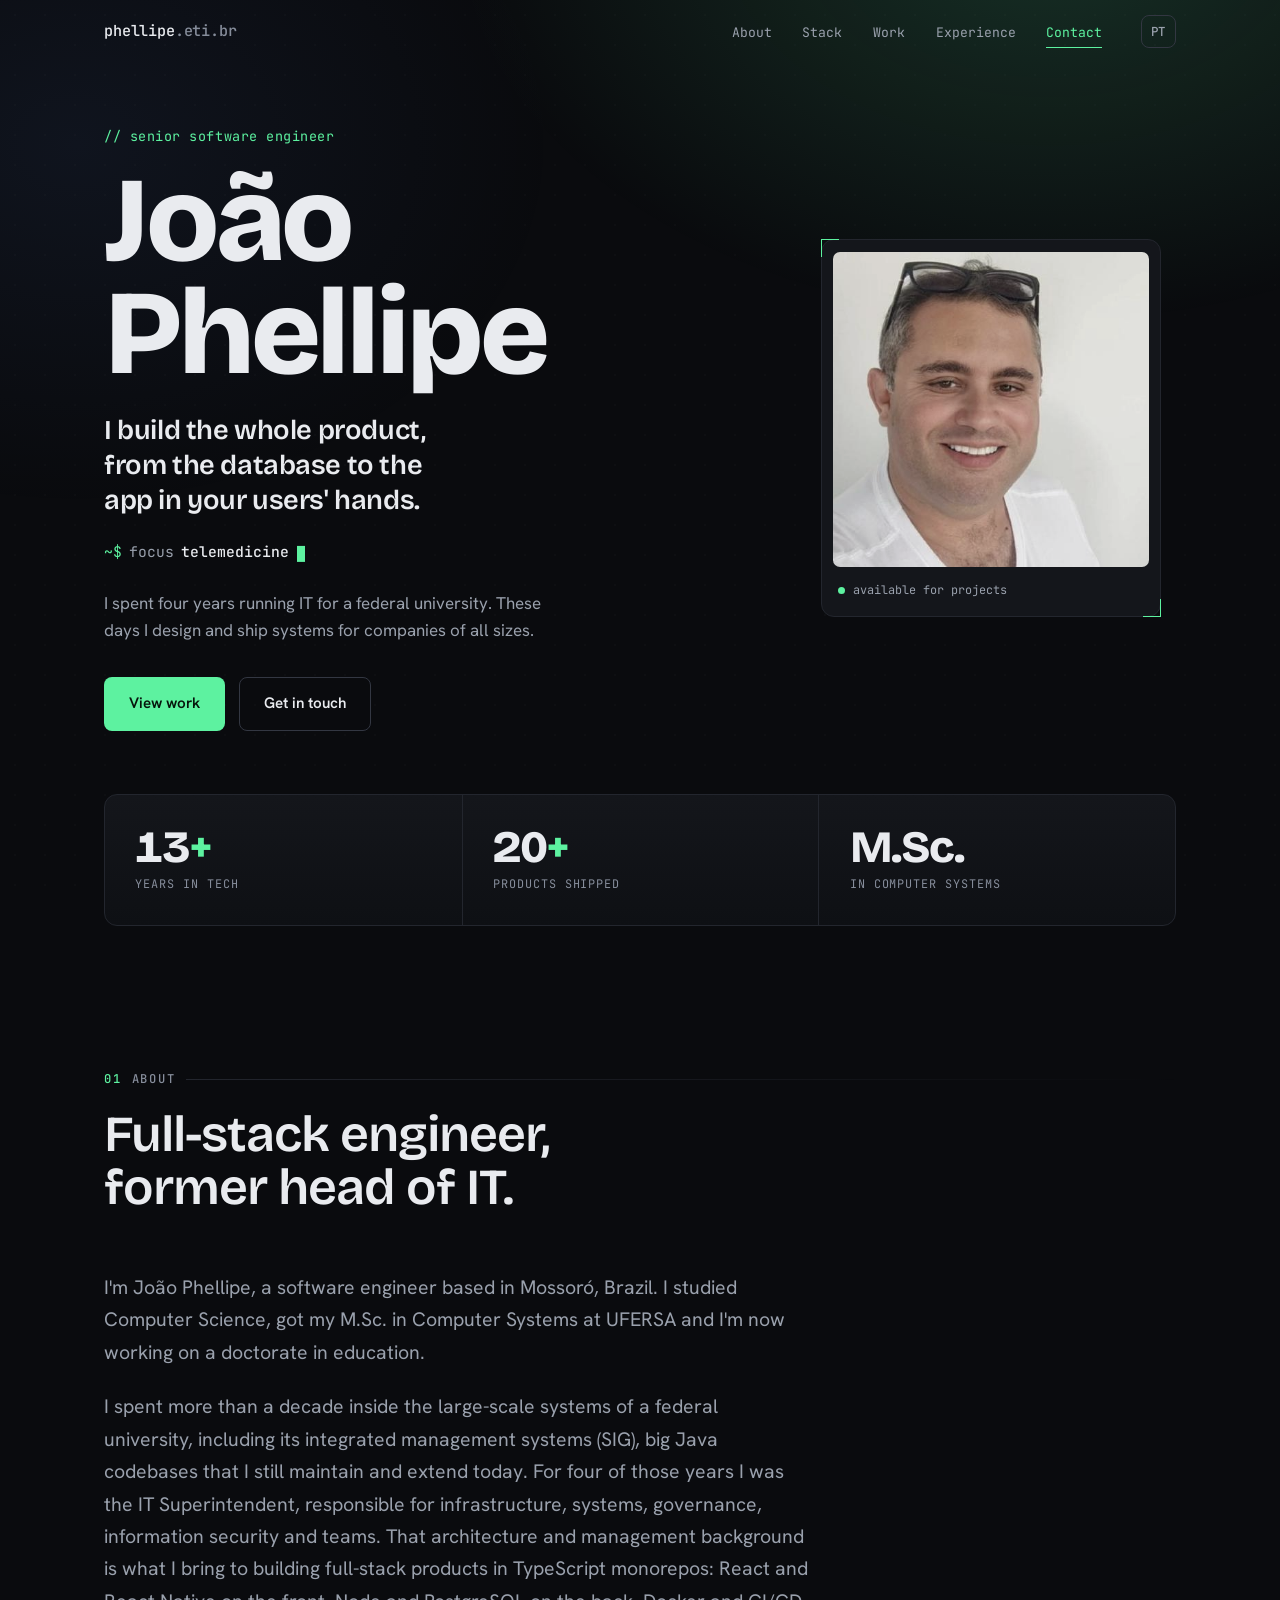
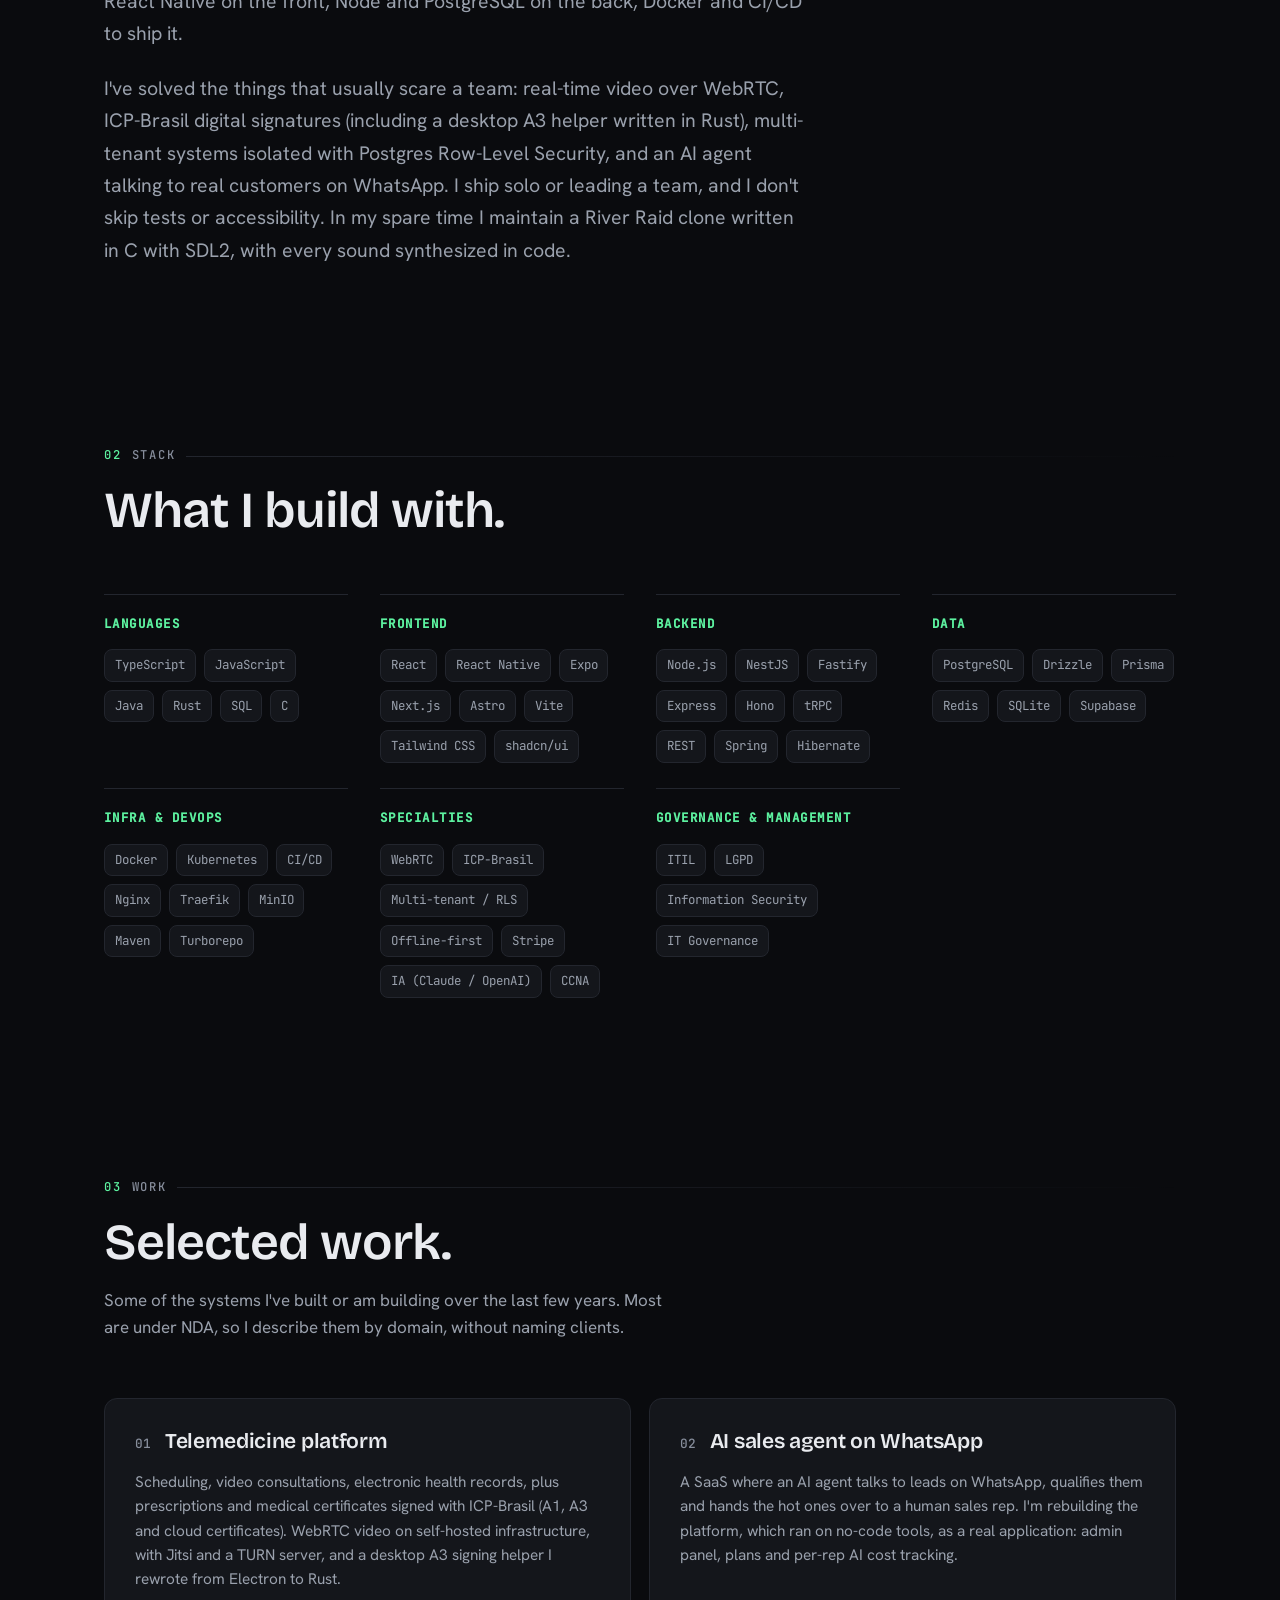
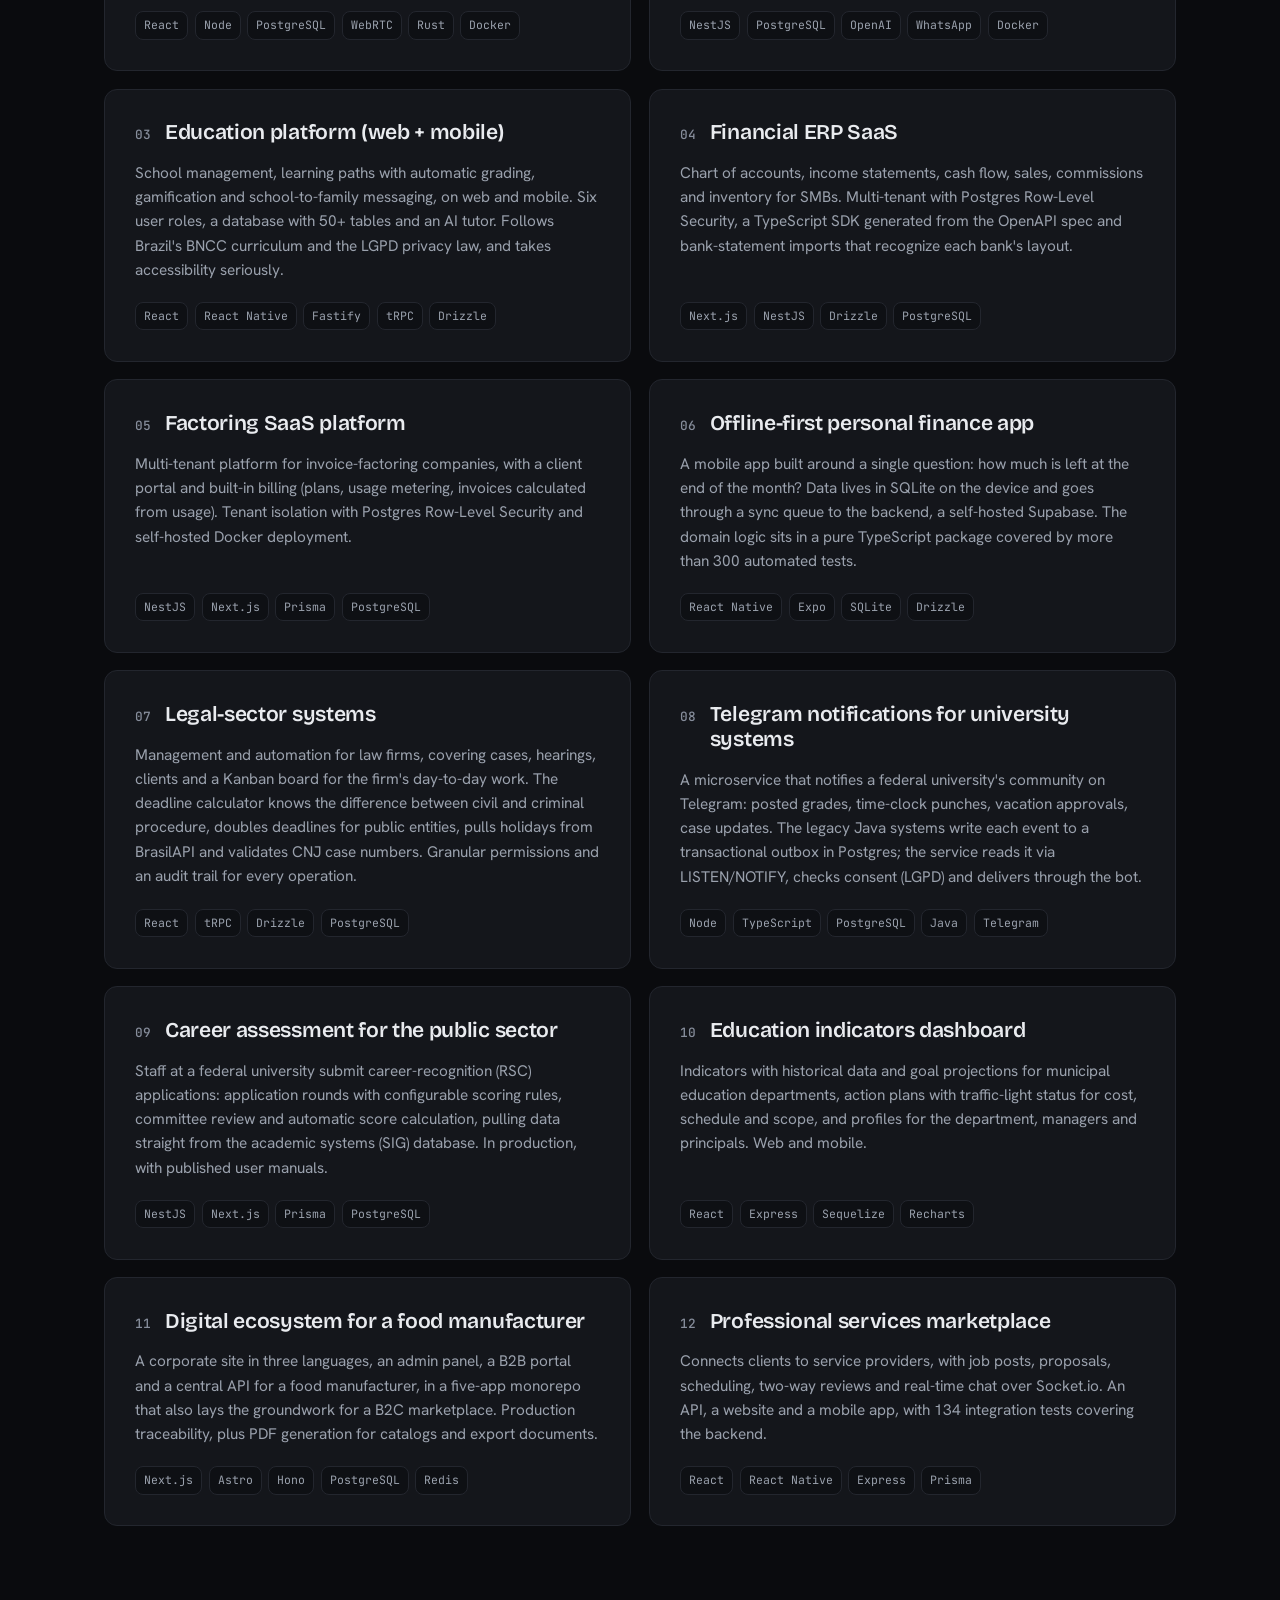
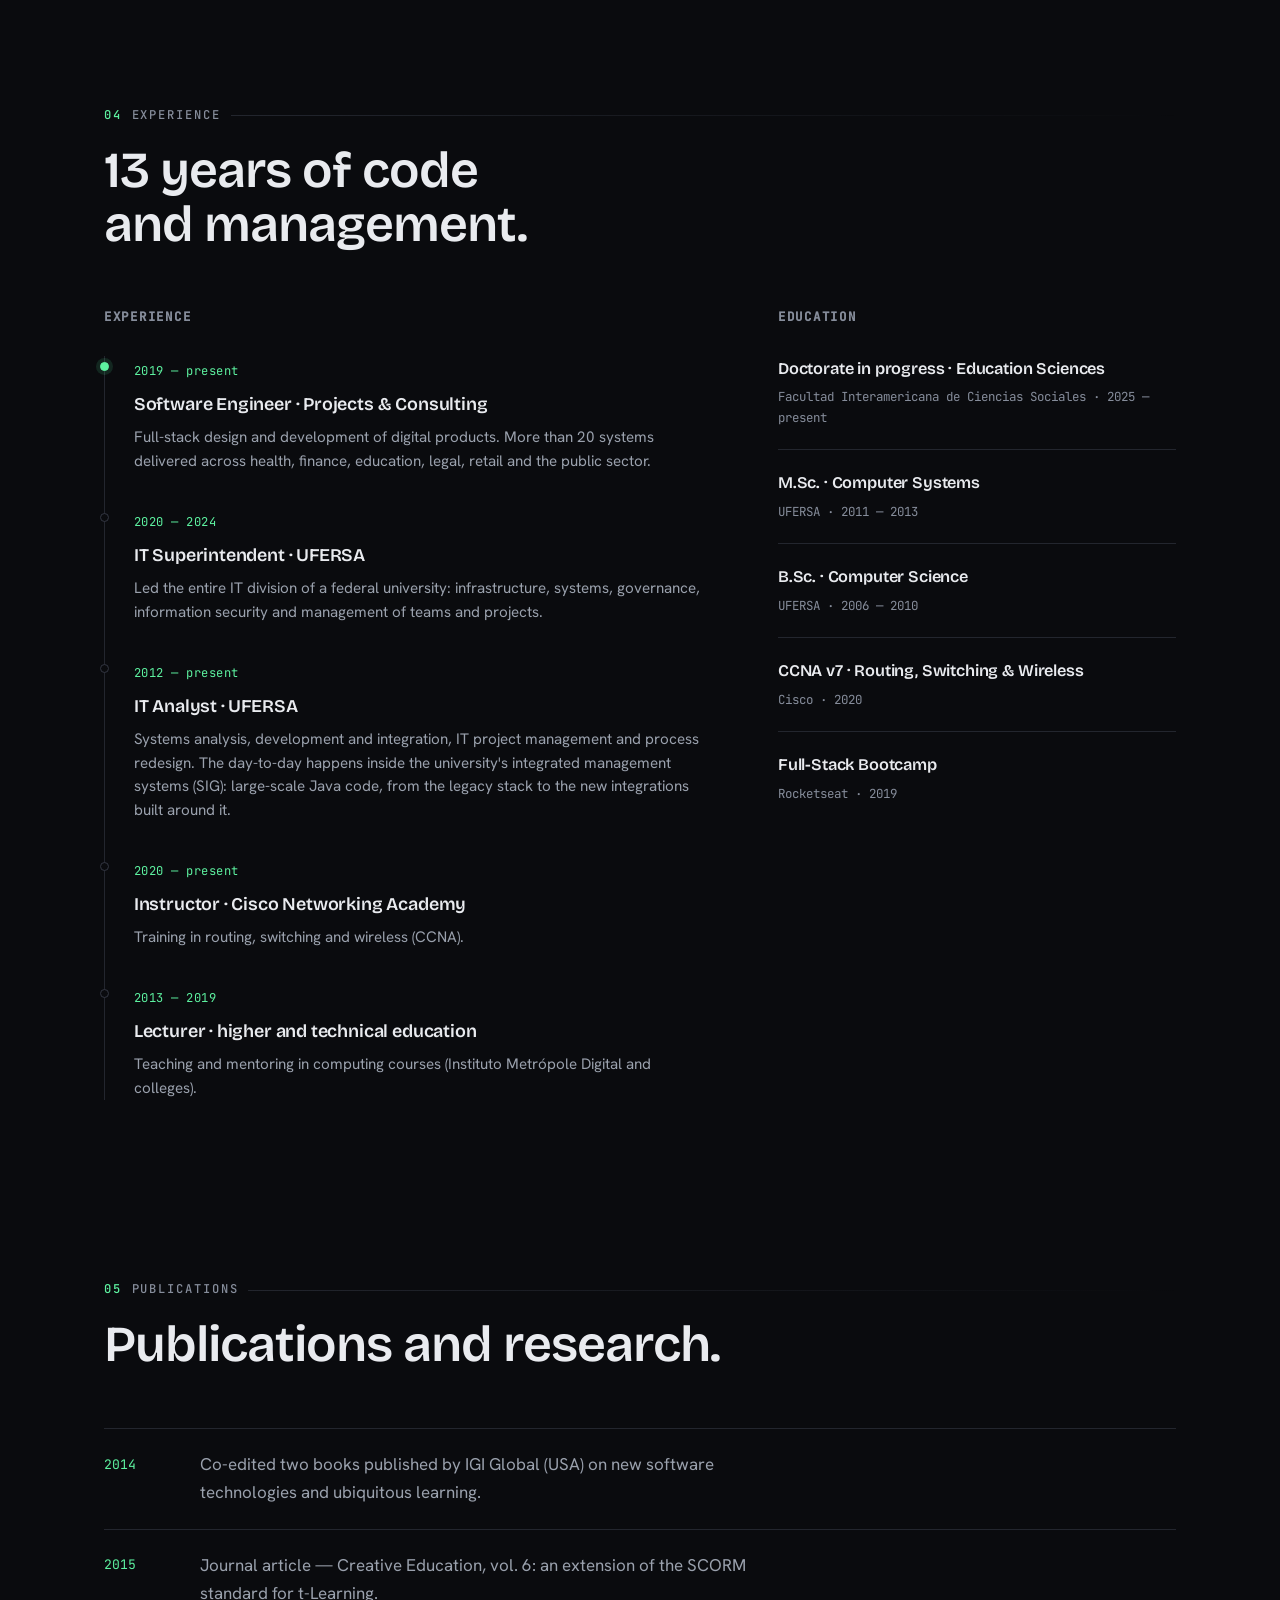
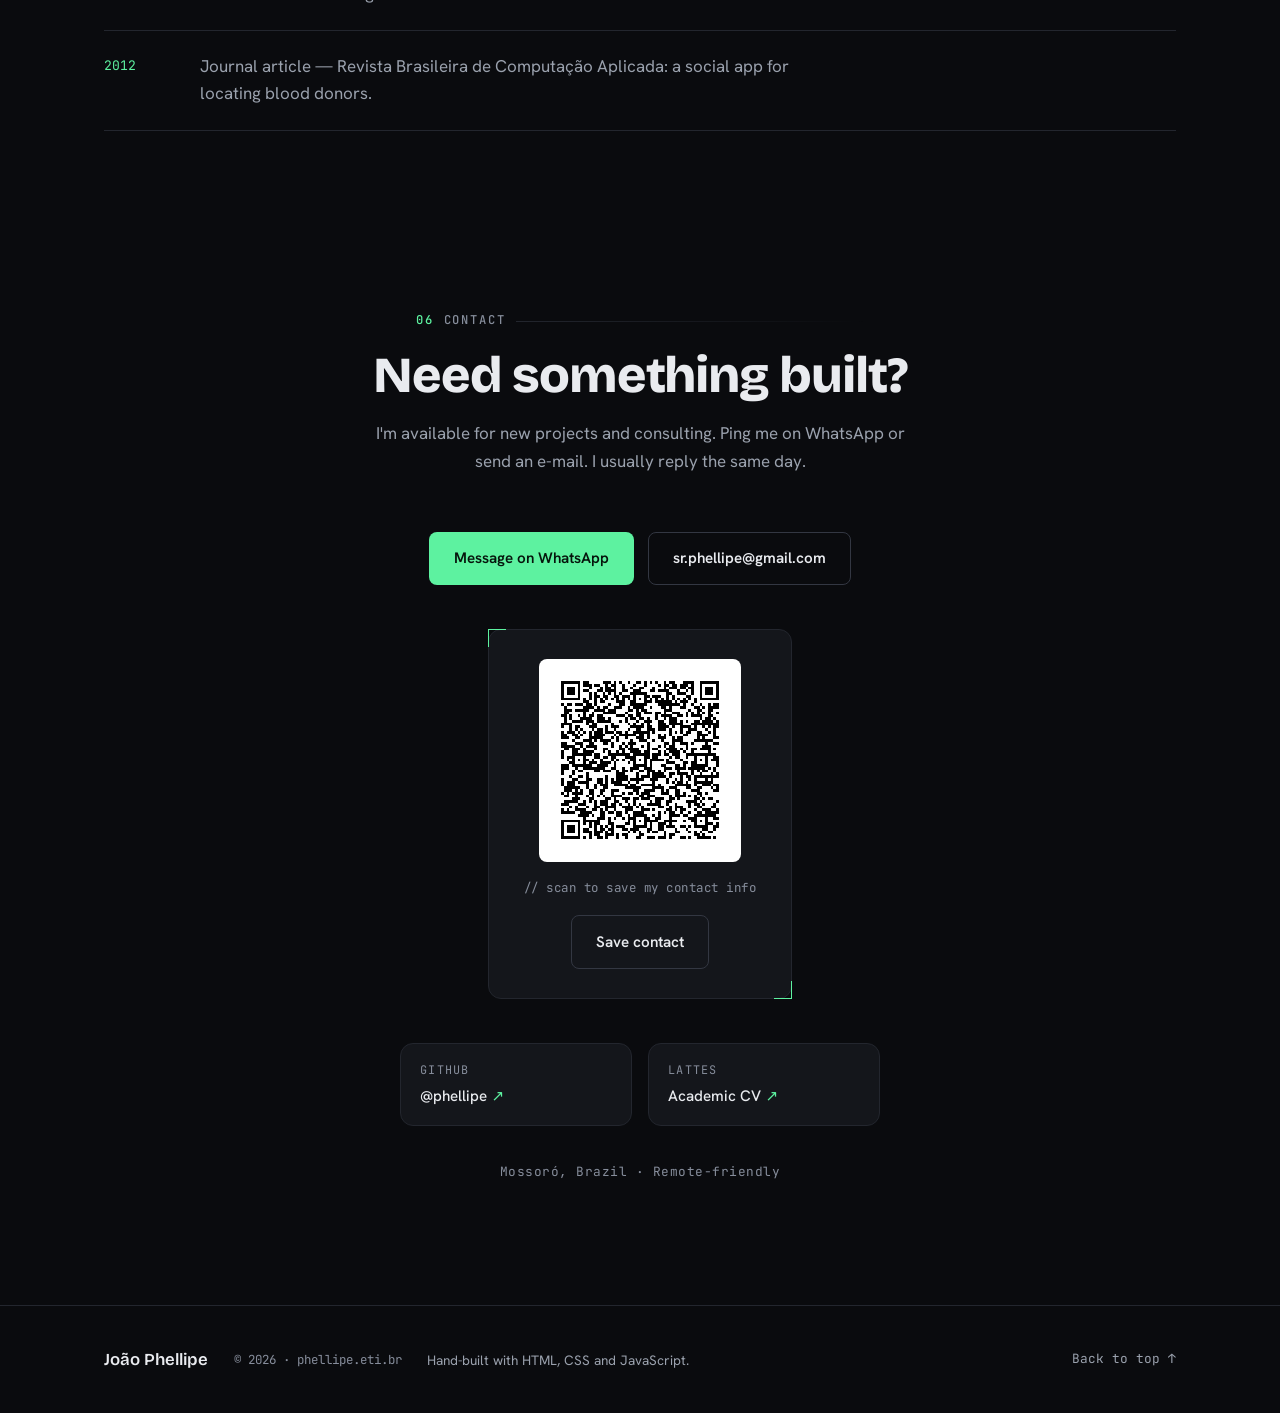
==== commit 7c81f27c: "fix: state the finance app's test suite accurately" ====
--- a/index.html
+++ b/index.html
@@ -314,7 +314,7 @@
             <span class="work-num mono">06</span>
             <h3 class="work-title" data-en="Offline-first personal finance app">App de finanças pessoais offline-first</h3>
           </div>
-          <p class="work-desc" data-en="A mobile app built around a single question: how much is left at the end of the month? Data lives in SQLite on the device and goes through a sync queue to the backend, a self-hosted Supabase. The domain logic sits in a pure TypeScript package with 100% test coverage.">App mobile que responde uma pergunta só: quanto sobra no fim do mês? Os dados ficam em SQLite no aparelho e passam por uma fila de sincronização até o backend, um Supabase self-hosted. A lógica de domínio vive num pacote TypeScript puro com 100% de cobertura de testes.</p>
+          <p class="work-desc" data-en="A mobile app built around a single question: how much is left at the end of the month? Data lives in SQLite on the device and goes through a sync queue to the backend, a self-hosted Supabase. The domain logic sits in a pure TypeScript package covered by more than 300 automated tests.">App mobile que responde uma pergunta só: quanto sobra no fim do mês? Os dados ficam em SQLite no aparelho e passam por uma fila de sincronização até o backend, um Supabase self-hosted. A lógica de domínio vive num pacote TypeScript puro, coberto por mais de 300 testes automatizados.</p>
           <ul class="work-tags">
             <li class="tag">React Native</li><li class="tag">Expo</li><li class="tag">SQLite</li><li class="tag">Drizzle</li>
           </ul>
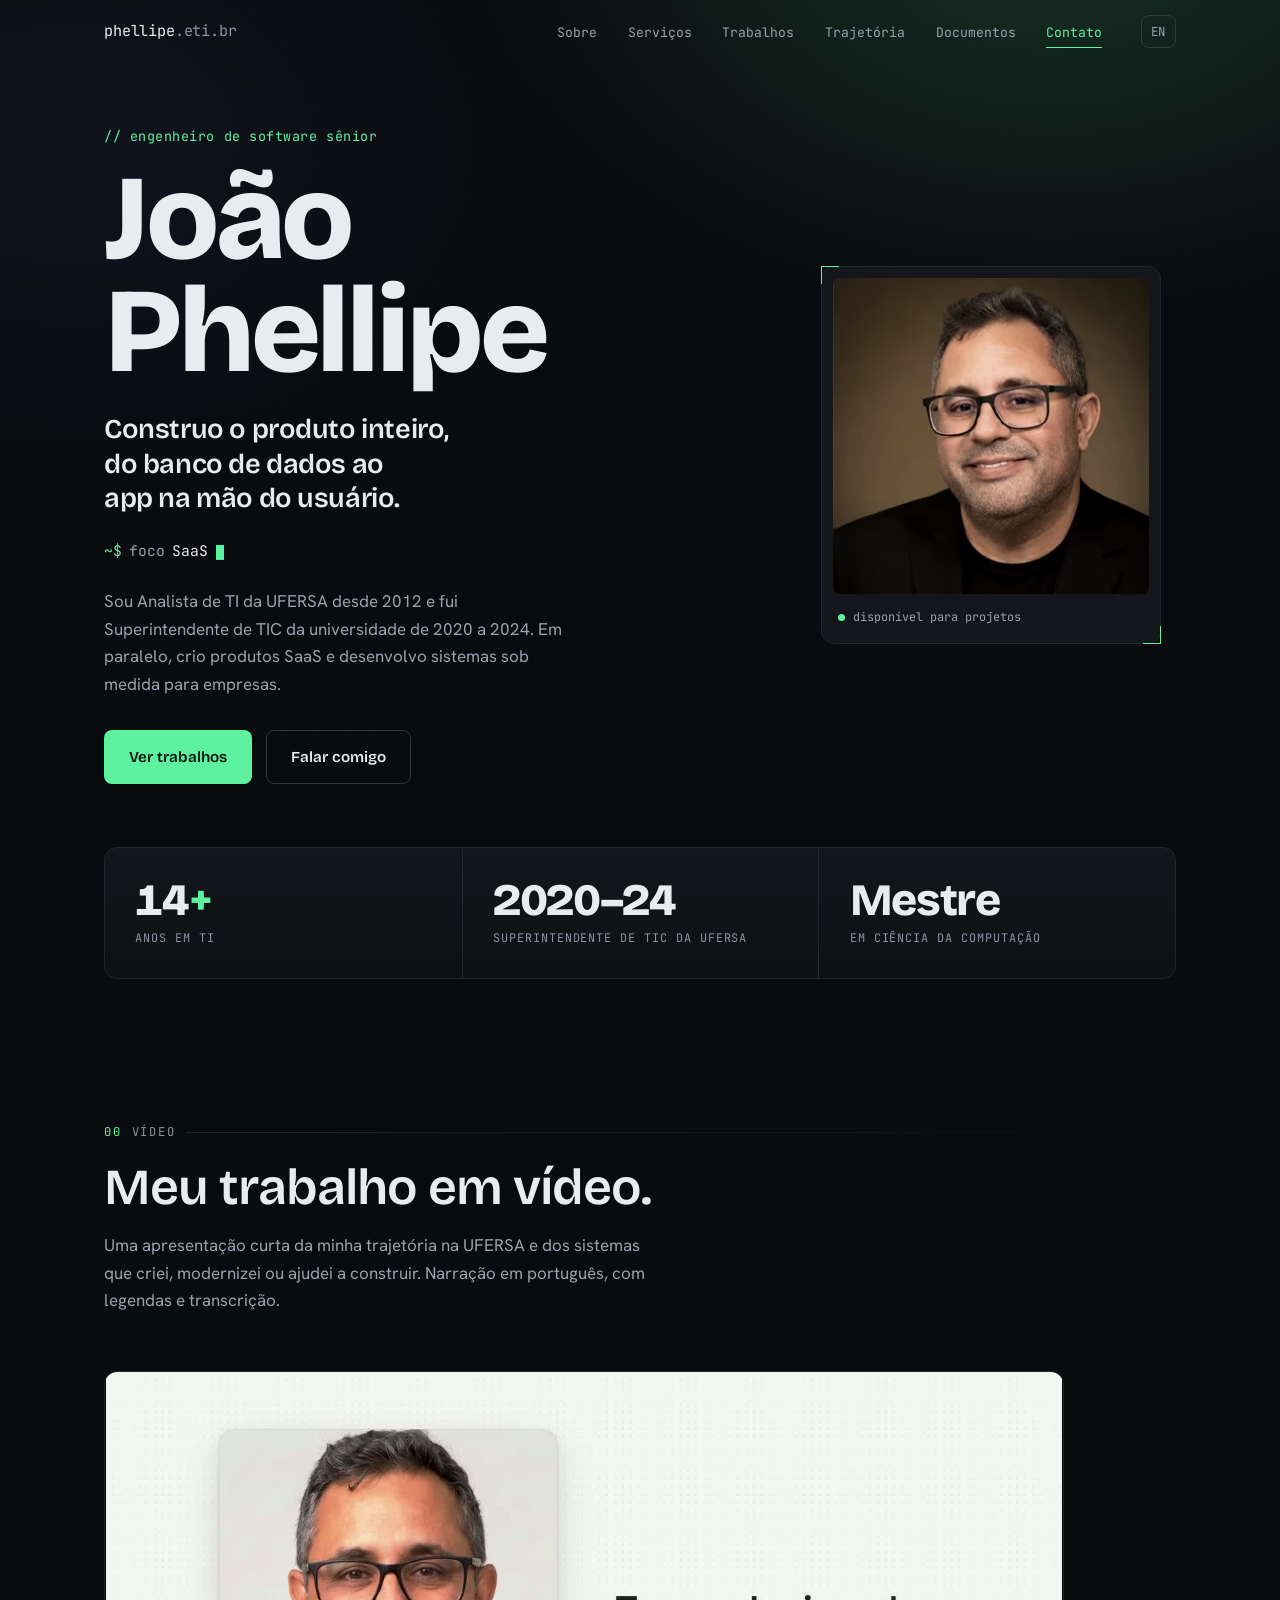
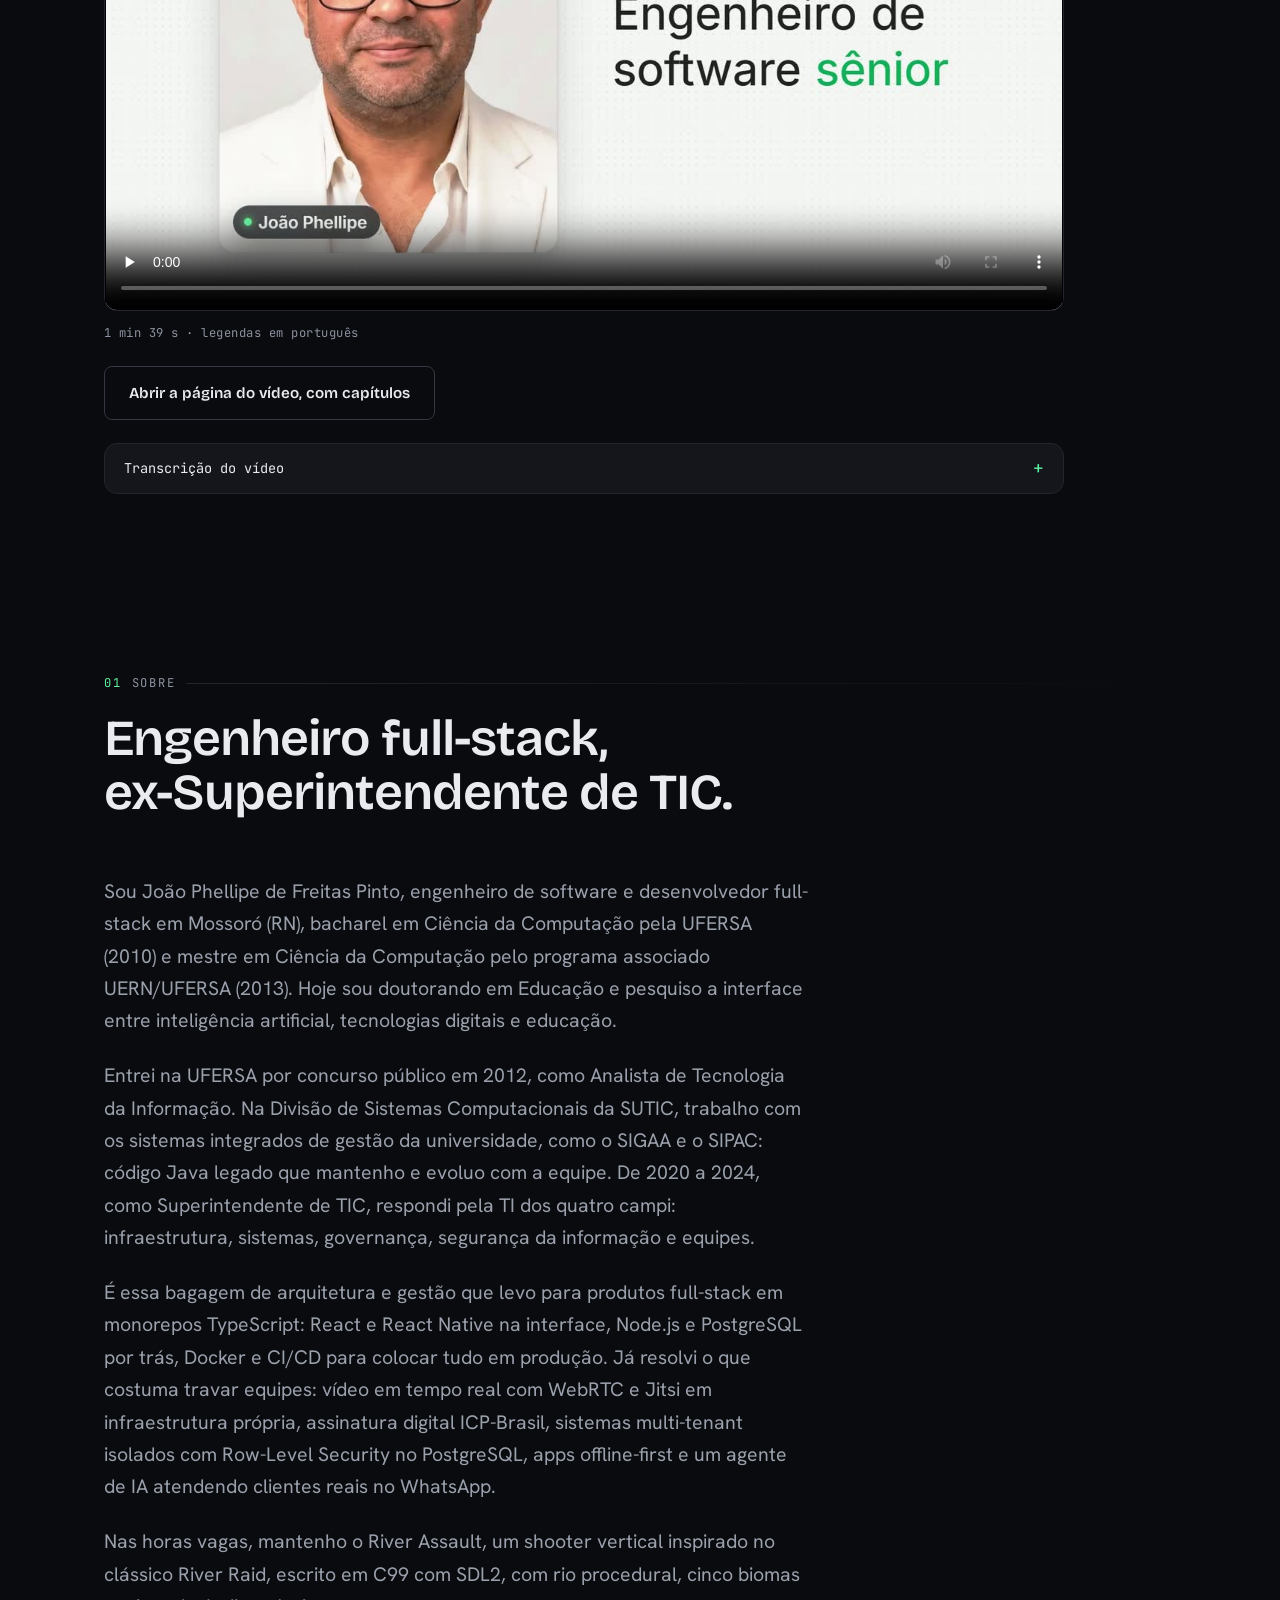
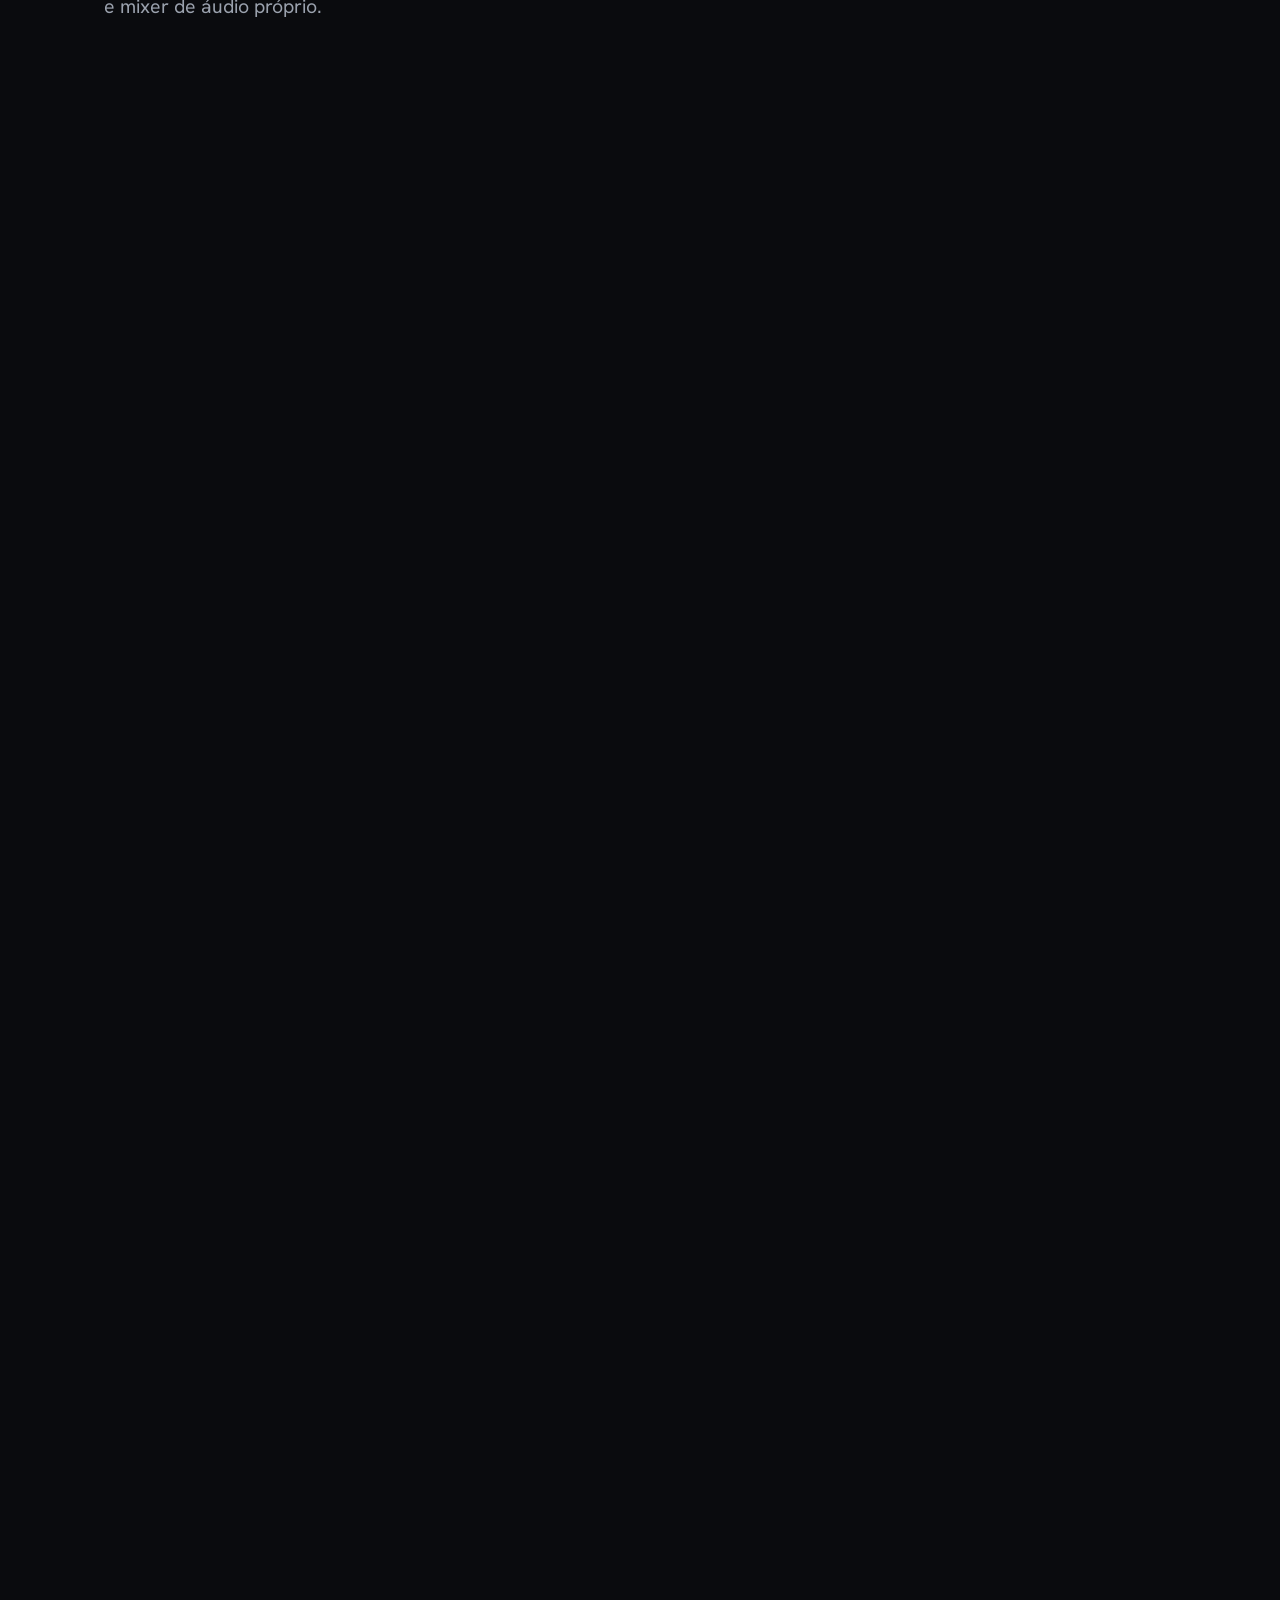
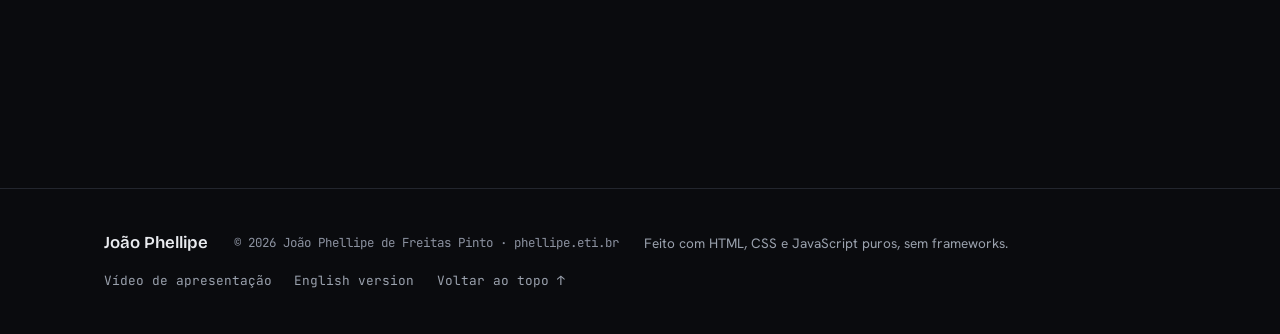
==== commit 244d6b46: "feat: rebuild the site for search, with an English page and the intro video - Generate every page fr" ====
--- a/index.html
+++ b/index.html
@@ -1,445 +1,485 @@
 <!doctype html>
+<!-- Gerado por tools/build.mjs a partir de src/content.mjs e styles.css. Não edite este arquivo: edite a fonte e rode `node tools/build.mjs`. -->
 <html lang="pt-BR">
 <head>
-  <meta charset="utf-8" />
-  <meta name="viewport" content="width=device-width, initial-scale=1" />
-  <script>document.documentElement.classList.add('js');</script>
-
-  <title>João Phellipe — Senior Software Engineer</title>
-  <meta name="description" content="Engenheiro de software sênior. Mais de 13 anos em tecnologia e mais de 20 produtos entregues em telemedicina, fintech, educação, jurídico e setor público." />
-  <meta name="author" content="João Phellipe de Freitas Pinto" />
-  <meta name="theme-color" content="#0A0B0E" />
-  <link rel="canonical" href="https://phellipe.eti.br/" />
-
-  <!-- Open Graph -->
-  <meta property="og:type" content="website" />
-  <meta property="og:url" content="https://phellipe.eti.br/" />
-  <meta property="og:title" content="João Phellipe — Senior Software Engineer" />
-  <meta property="og:description" content="Mais de 13 anos em tecnologia e mais de 20 produtos entregues: telemedicina, fintech, educação, jurídico e setor público." />
-  <meta property="og:image" content="https://phellipe.eti.br/assets/og-image.png" />
-  <meta property="og:image:width" content="1200" />
-  <meta property="og:image:height" content="630" />
-  <meta property="og:locale" content="pt_BR" />
-  <meta property="og:locale:alternate" content="en_US" />
-  <meta property="og:site_name" content="phellipe.eti.br" />
-
-  <!-- Twitter -->
-  <meta name="twitter:card" content="summary_large_image" />
-  <meta name="twitter:title" content="João Phellipe — Senior Software Engineer" />
-  <meta name="twitter:description" content="Mais de 13 anos em tecnologia e mais de 20 produtos entregues: telemedicina, fintech, educação, jurídico e setor público." />
-  <meta name="twitter:image" content="https://phellipe.eti.br/assets/og-image.png" />
-
-  <!-- Icons -->
-  <link rel="icon" href="assets/favicon.svg" type="image/svg+xml" />
-  <link rel="icon" href="assets/favicon-32.png" sizes="32x32" type="image/png" />
-  <link rel="apple-touch-icon" href="assets/apple-touch-icon.png" />
-  <link rel="manifest" href="site.webmanifest" />
-
-  <!-- Fonts -->
-  <link rel="preload" href="assets/fonts/bricolage-grotesque-latin-800-normal.woff2" as="font" type="font/woff2" crossorigin />
-  <link rel="preload" href="assets/fonts/hanken-grotesk-latin-400-normal.woff2" as="font" type="font/woff2" crossorigin />
-  <link rel="preload" href="assets/fonts/jetbrains-mono-latin-400-normal.woff2" as="font" type="font/woff2" crossorigin />
-
-  <link rel="stylesheet" href="styles.css" />
-
-  <script type="application/ld+json">
-  {
-    "@context": "https://schema.org",
-    "@type": "Person",
-    "name": "João Phellipe de Freitas Pinto",
-    "alternateName": "João Phellipe",
-    "jobTitle": "Senior Software Engineer",
-    "url": "https://phellipe.eti.br",
-    "image": "https://phellipe.eti.br/assets/avatar.png",
-    "email": "mailto:sr.phellipe@gmail.com",
-    "telephone": "+5584988012224",
-    "address": {
-      "@type": "PostalAddress",
-      "addressLocality": "Mossoró",
-      "addressRegion": "RN",
-      "addressCountry": "BR"
-    },
-    "alumniOf": {
-      "@type": "CollegeOrUniversity",
-      "name": "Universidade Federal Rural do Semi-Árido (UFERSA)"
-    },
-    "knowsLanguage": ["pt-BR", "en"],
-    "knowsAbout": ["Software Engineering", "Full-Stack Development", "TypeScript", "React", "React Native", "Node.js", "PostgreSQL", "Docker", "WebRTC", "AI Agents", "System Architecture"],
-    "sameAs": [
-      "https://github.com/phellipe",
-      "http://lattes.cnpq.br/9597994805591709"
-    ]
-  }
-  </script>
+  <meta charset="utf-8">
+  <meta name="viewport" content="width=device-width, initial-scale=1">
+  <script>(function(d){d.classList.add('js');if(location.hash.length>1)d.classList.add('cv-off')})(document.documentElement)</script>
+  <title>João Phellipe — Engenheiro de Software Sênior em Mossoró (RN)</title>
+  <meta name="description" content="Engenheiro de software sênior em Mossoró (RN). Analista de TI da UFERSA desde 2012 e Superintendente de TIC (2020–2024). Cria SaaS e sistemas sob medida.">
+  <link rel="canonical" href="https://phellipe.eti.br/">
+  <link rel="alternate" hreflang="pt-BR" href="https://phellipe.eti.br/">
+  <link rel="alternate" hreflang="pt" href="https://phellipe.eti.br/">
+  <link rel="alternate" hreflang="en" href="https://phellipe.eti.br/en/">
+  <link rel="alternate" hreflang="x-default" href="https://phellipe.eti.br/en/">
+  <meta name="robots" content="max-image-preview:large">
+  <meta name="author" content="João Phellipe de Freitas Pinto">
+  <meta name="theme-color" content="#0A0B0E">
+  <meta name="color-scheme" content="dark">
+
+  <meta property="og:type" content="profile">
+  <meta property="og:url" content="https://phellipe.eti.br/">
+  <meta property="og:title" content="João Phellipe — Engenheiro de Software Sênior em Mossoró (RN)">
+  <meta property="og:description" content="Engenheiro de software sênior em Mossoró (RN). Analista de TI da UFERSA desde 2012 e Superintendente de TIC (2020–2024). Cria SaaS e sistemas sob medida.">
+  <meta property="og:image" content="https://phellipe.eti.br/assets/social/og-pt-1200x630.jpg">
+  <meta property="og:image:width" content="1200">
+  <meta property="og:image:height" content="630">
+  <meta property="og:image:type" content="image/jpeg">
+  <meta property="og:image:alt" content="João Phellipe, engenheiro de software sênior: 14+ anos em TI, ex-Superintendente de TIC da UFERSA e Mestre em Ciência da Computação">
+  <meta property="og:locale" content="pt_BR">
+  <meta property="og:locale:alternate" content="en_US">
+  <meta property="og:site_name" content="João Phellipe">
+  <meta property="profile:first_name" content="João Phellipe">
+  <meta property="profile:last_name" content="de Freitas Pinto">
+
+  <meta name="twitter:card" content="summary_large_image">
+  <meta name="twitter:title" content="João Phellipe — Engenheiro de Software Sênior em Mossoró (RN)">
+  <meta name="twitter:description" content="Engenheiro de software sênior em Mossoró (RN). Analista de TI da UFERSA desde 2012 e Superintendente de TIC (2020–2024). Cria SaaS e sistemas sob medida.">
+  <meta name="twitter:image" content="https://phellipe.eti.br/assets/social/og-pt-1200x630.jpg">
+  <meta name="twitter:image:alt" content="João Phellipe, engenheiro de software sênior: 14+ anos em TI, ex-Superintendente de TIC da UFERSA e Mestre em Ciência da Computação">
+
+  <link rel="icon" href="/assets/favicon.svg" type="image/svg+xml">
+  <link rel="icon" href="/assets/favicon-32.png" sizes="32x32" type="image/png">
+  <link rel="apple-touch-icon" href="/assets/apple-touch-icon.png">
+  <link rel="manifest" href="/site.webmanifest">
+
+  <link rel="preload" as="image" type="image/avif" fetchpriority="high" imagesrcset="/assets/joao-phellipe-320.avif 320w, /assets/joao-phellipe-480.avif 480w, /assets/joao-phellipe-640.avif 640w" imagesizes="(max-width: 880px) 218px, 318px">
+  <link rel="preload" href="/assets/fonts/bricolage-grotesque-latin-800-normal.woff2" as="font" type="font/woff2" crossorigin>
+  <link rel="preload" href="/assets/fonts/bricolage-grotesque-latin-600-normal.woff2" as="font" type="font/woff2" crossorigin>
+  <link rel="preload" href="/assets/fonts/hanken-grotesk-latin-400-normal.woff2" as="font" type="font/woff2" crossorigin>
+  <link rel="preload" href="/assets/fonts/jetbrains-mono-latin-400-normal.woff2" as="font" type="font/woff2" crossorigin>
+
+  <style>@font-face{font-family:'Bricolage Grotesque';src:url('/assets/fonts/bricolage-grotesque-latin-600-normal.woff2') format('woff2');font-weight:600;font-style:normal;font-display:fallback}@font-face{font-family:'Bricolage Grotesque';src:url('/assets/fonts/bricolage-grotesque-latin-800-normal.woff2') format('woff2');font-weight:800;font-style:normal;font-display:fallback}@font-face{font-family:'Hanken Grotesk';src:url('/assets/fonts/hanken-grotesk-latin-400-normal.woff2') format('woff2');font-weight:400;font-style:normal;font-display:fallback}@font-face{font-family:'Hanken Grotesk';src:url('/assets/fonts/hanken-grotesk-latin-500-normal.woff2') format('woff2');font-weight:500;font-style:normal;font-display:fallback}@font-face{font-family:'Hanken Grotesk';src:url('/assets/fonts/hanken-grotesk-latin-600-normal.woff2') format('woff2');font-weight:600;font-style:normal;font-display:fallback}@font-face{font-family:'JetBrains Mono';src:url('/assets/fonts/jetbrains-mono-latin-400-normal.woff2') format('woff2');font-weight:400;font-style:normal;font-display:fallback}@font-face{font-family:'JetBrains Mono';src:url('/assets/fonts/jetbrains-mono-latin-500-normal.woff2') format('woff2');font-weight:500;font-style:normal;font-display:fallback}:root{color-scheme:dark;--bg:#0A0B0E;--bg-2:#0E1014;--surface:#14161B;--surface-hi:#181B21;--line:#23262E;--line-hi:#333742;--text:#E9EBEF;--text-dim:#9AA1AD;--text-faint:#8C92A0;--accent:#5DF2A0;--accent-ink:#06150C;--accent-dim:rgba(93,242,160,0.12);--accent-line:rgba(93,242,160,0.42);--accent-glow:rgba(93,242,160,0.16);--font-display:'Bricolage Grotesque','Hanken Grotesk',sans-serif;--font-body:'Hanken Grotesk',system-ui,sans-serif;--font-mono:'JetBrains Mono',ui-monospace,'SFMono-Regular',monospace;--maxw:1200px;--gutter:clamp(1.25rem,5vw,4rem);--radius:13px;--radius-sm:8px;--ease:cubic-bezier(0.2,0.7,0.2,1)}*,*::before,*::after{box-sizing:border-box;margin:0;padding:0}html{scroll-behavior:smooth;scroll-padding-top:6rem;-webkit-text-size-adjust:100%}body{background:var(--bg);color:var(--text);font-family:var(--font-body);font-size:clamp(1rem,0.96rem + 0.2vw,1.0625rem);line-height:1.62;font-weight:400;-webkit-font-smoothing:antialiased;-moz-osx-font-smoothing:grayscale;overflow-x:hidden}body::before{content:"";position:fixed;inset:0;z-index:-2;background-image:radial-gradient(circle,rgba(255,255,255,0.02) 1px,transparent 1.3px);background-size:30px 30px;pointer-events:none}body::after{content:"";position:fixed;inset:0;z-index:-1;background:radial-gradient(60rem 40rem at 82% -8%,var(--accent-glow),transparent 62%),radial-gradient(50rem 38rem at 6% 16%,rgba(93,142,242,0.07),transparent 60%);pointer-events:none}img{display:block;max-width:100%;height:auto}ul,ol{list-style:none}a{color:inherit;text-decoration:none}button{font:inherit;color:inherit;cursor:pointer;background:none;border:none}::selection{background:var(--accent);color:var(--accent-ink)}:focus-visible{outline:2px solid var(--accent);outline-offset:3px;border-radius:3px}::-webkit-scrollbar{width:12px}::-webkit-scrollbar-track{background:var(--bg)}::-webkit-scrollbar-thumb{background:var(--line-hi);border-radius:8px;border:3px solid var(--bg)}::-webkit-scrollbar-thumb:hover{background:var(--text-faint)}.mono{font-family:var(--font-mono);font-variant-numeric:tabular-nums}.visually-hidden{position:absolute !important;width:1px;height:1px;padding:0;margin:-1px;overflow:hidden;clip:rect(0 0 0 0);white-space:nowrap;border:0}.nowrap{white-space:nowrap}h1,h2,h3,h4{overflow-wrap:break-word}.prose-link,.service-desc a,.work-desc a,.faq-item p a,.about-body a,.section-note a{color:var(--text);text-decoration:underline;text-decoration-color:var(--accent-line);text-decoration-thickness:1px;text-underline-offset:3px;transition:color 0.2s var(--ease),text-decoration-color 0.2s var(--ease)}.prose-link:hover,.service-desc a:hover,.work-desc a:hover,.faq-item p a:hover,.about-body a:hover,.section-note a:hover{color:var(--accent);text-decoration-color:var(--accent)}.ext-tail{white-space:nowrap}.ext{display:inline-block;width:0.72em;height:0.72em;vertical-align:-0.02em;color:var(--accent);fill:none;stroke:currentColor;stroke-width:2.6;stroke-linecap:round;stroke-linejoin:round}.skip-link{position:fixed;top:-120px;left:1rem;z-index:200;padding:0.7rem 1.1rem;background:var(--accent);color:var(--accent-ink);font-family:var(--font-mono);font-size:0.85rem;font-weight:400;border-radius:var(--radius-sm);transition:top 0.22s var(--ease)}.skip-link:focus{top:1rem}main{display:block}.section{max-width:var(--maxw);margin-inline:auto;padding-inline:var(--gutter);padding-block:clamp(4.5rem,10vh,8rem)}main>.section{content-visibility:auto;contain-intrinsic-size:auto 1200px}html.cv-off main>.section{content-visibility:visible}.section-head{margin-bottom:clamp(2.25rem,5vw,3.5rem)}.kicker{display:flex;align-items:center;gap:0.6rem;font-size:0.76rem;font-weight:400;letter-spacing:0.16em;text-transform:uppercase;color:var(--text-faint)}.kicker-num{color:var(--accent)}.kicker::after{content:"";flex:1;height:1px;background:linear-gradient(to right,var(--line),transparent)}.section-title{margin-top:1.15rem;font-family:var(--font-display);font-weight:600;font-size:clamp(1.95rem,1.2rem + 2.6vw,3.15rem);line-height:1.06;letter-spacing:-0.02em;color:var(--text);max-width:24ch;text-wrap:balance}.section-title .nowrap{display:inline-block;max-width:100%;white-space:normal}.section-note{margin-top:1.1rem;max-width:56ch;color:var(--text-dim)}.site-header{position:fixed;top:0;left:0;right:0;z-index:100;transition:background 0.3s var(--ease),border-color 0.3s var(--ease),backdrop-filter 0.3s var(--ease);border-bottom:1px solid transparent}.site-header.scrolled{background:rgba(10,11,14,0.82);backdrop-filter:blur(14px) saturate(140%);-webkit-backdrop-filter:blur(14px) saturate(140%);border-bottom-color:var(--line)}.nav{max-width:var(--maxw);margin-inline:auto;padding:0.95rem var(--gutter);display:flex;align-items:center;gap:1rem}.brand{margin-right:auto;font-family:var(--font-mono);font-size:0.95rem;font-weight:400;letter-spacing:-0.01em;color:var(--text)}.brand-accent{color:var(--text-faint)}.brand:hover .brand-accent{color:var(--accent)}.nav-menu{display:flex;align-items:center;gap:clamp(1.25rem,3vw,2.5rem)}.nav-links{display:flex;align-items:center;gap:clamp(1.1rem,2.4vw,2rem)}.nav-links a{position:relative;font-family:var(--font-mono);font-size:0.82rem;color:var(--text-dim);padding:0.3rem 0;transition:color 0.2s var(--ease)}.nav-links a::after{content:"";position:absolute;left:0;bottom:-2px;width:100%;height:1px;background:var(--accent);transform:scaleX(0);transform-origin:left;transition:transform 0.25s var(--ease)}.nav-links a:hover{color:var(--text)}.nav-links a:hover::after,.nav-links a.active::after{transform:scaleX(1)}.nav-links a.active{color:var(--accent)}.lang-toggle{order:2;margin-left:calc(clamp(1.25rem,3vw,2.5rem) - 1rem);font-family:var(--font-mono);font-size:0.78rem;font-weight:400;color:var(--text-dim);padding:0.34rem 0.6rem;border:1px solid var(--line-hi);border-radius:var(--radius-sm);transition:color 0.2s var(--ease),border-color 0.2s var(--ease),background 0.2s var(--ease)}.lang-toggle:hover{color:var(--accent);border-color:var(--accent-line);background:var(--accent-dim)}.nav-toggle{order:3;display:none;width:42px;height:42px;flex-direction:column;justify-content:center;align-items:center;gap:5px;border:1px solid var(--line-hi);border-radius:var(--radius-sm)}.nav-toggle span{display:block;width:17px;height:1.5px;background:var(--text);transition:transform 0.25s var(--ease),opacity 0.2s var(--ease)}.site-header.menu-open .nav-toggle span:first-child{transform:translateY(3.25px) rotate(45deg)}.site-header.menu-open .nav-toggle span:last-child{transform:translateY(-3.25px) rotate(-45deg)}.btn{display:inline-flex;align-items:center;gap:0.5rem;padding:0.85rem 1.5rem;font-family:var(--font-display);font-size:0.95rem;font-weight:600;border-radius:var(--radius-sm);border:1px solid transparent;transition:transform 0.2s var(--ease),background 0.2s var(--ease),border-color 0.2s var(--ease),color 0.2s var(--ease),box-shadow 0.2s var(--ease)}.btn-primary{background:var(--accent);color:var(--accent-ink)}.btn-primary:hover{transform:translateY(-2px);box-shadow:0 12px 30px -10px var(--accent-glow),0 0 0 1px var(--accent-line)}.btn-ghost{border-color:var(--line-hi);color:var(--text)}.btn-ghost:hover{border-color:var(--accent-line);color:var(--accent);background:var(--accent-dim);transform:translateY(-2px)}.hero{max-width:var(--maxw);margin-inline:auto;padding-inline:var(--gutter);padding-block:clamp(7rem,14vh,10rem) clamp(3rem,6vh,4.5rem);min-height:min(100svh,1600px);display:flex;flex-direction:column;justify-content:center;gap:clamp(2.5rem,7vh,5rem)}.hero-grid{display:grid;grid-template-columns:1.55fr 0.9fr;gap:clamp(2rem,5vw,4.5rem);align-items:center}.hero-title{display:flex;flex-direction:column-reverse;gap:1rem;font-size:inherit;font-weight:inherit;line-height:inherit}.hero-role{font-family:var(--font-mono);font-size:0.84rem;font-weight:400;line-height:1.5;letter-spacing:0.04em;color:var(--accent)}.hero-role::before{content:"// ";content:"// " / ""}.hero-name{display:block;font-family:var(--font-display);font-weight:800;font-size:clamp(3.1rem,1.5rem + 8vw,7.5rem);line-height:0.94;letter-spacing:-0.035em}.hero-statement{margin-top:1.5rem;max-width:26ch;font-family:var(--font-display);font-weight:600;font-size:clamp(1.2rem,1rem + 1vw,1.7rem);line-height:1.28;letter-spacing:-0.015em;color:var(--text);text-wrap:balance}.hero-focus{margin-top:1.4rem;font-size:0.92rem;color:var(--text-dim);display:flex;align-items:center;flex-wrap:wrap;gap:0.45rem}.hero-focus .prompt{color:var(--accent)}.hero-focus .typed{color:var(--text);font-weight:400}.caret{display:inline-block;width:0.55em;height:1.05em;background:var(--accent);transform:translateY(0.13em);animation:blink 1.15s steps(1,end) 4}.hero-sub{margin-top:1.6rem;max-width:46ch;color:var(--text-dim)}.hero-cta{margin-top:2rem;display:flex;flex-wrap:wrap;gap:0.85rem}.hero-aside{display:flex;justify-content:center}.portrait{position:relative;width:min(100%,340px);padding:0.7rem;border:1px solid var(--line);border-radius:var(--radius);background:var(--surface)}.portrait::before,.portrait::after{content:"";position:absolute;width:18px;height:18px;border:1.5px solid var(--accent)}.portrait::before{top:-1px;left:-1px;border-right:0;border-bottom:0}.portrait::after{bottom:-1px;right:-1px;border-left:0;border-top:0}.portrait picture{display:block}.portrait img{width:100%;aspect-ratio:1;object-fit:cover;border-radius:calc(var(--radius) - 6px);background:#2a1f14;filter:grayscale(0.32) contrast(1.04);transition:filter 0.4s var(--ease)}.portrait:hover img{filter:grayscale(0) contrast(1)}.portrait-tag{display:flex;align-items:center;gap:0.5rem;margin-top:0.7rem;padding:0.15rem 0.3rem 0.3rem;font-size:0.74rem;color:var(--text-dim)}.status-dot{position:relative;width:7px;height:7px;border-radius:50%;background:var(--accent)}.status-dot::after{content:"";position:absolute;inset:0;border-radius:50%;background:var(--accent);opacity:0;animation:pulse 2.4s var(--ease) 2}.hero-stats{display:grid;grid-template-columns:repeat(3,1fr);border:1px solid var(--line);border-radius:var(--radius);background:linear-gradient(180deg,var(--surface),var(--bg-2));overflow:hidden}.hero-stats li{padding:clamp(1.25rem,3vw,1.9rem);display:flex;flex-direction:column;gap:0.35rem}.hero-stats li + li{border-left:1px solid var(--line)}.stat-num{font-family:var(--font-display);font-weight:800;font-size:clamp(1.9rem,1.2rem + 2vw,2.9rem);line-height:1;letter-spacing:-0.03em;font-variant-numeric:tabular-nums}.stat-plus{color:var(--accent)}.stat-label{font-size:0.74rem;letter-spacing:0.08em;text-transform:uppercase;color:var(--text-faint)}.about-body{display:flex;flex-direction:column;gap:1.4rem;max-width:64ch;font-size:clamp(1.05rem,1rem + 0.35vw,1.22rem);line-height:1.66;color:var(--text-dim)}.about-body p strong,.about-body p b{color:var(--text);font-weight:600}.stack-grid{display:grid;grid-template-columns:repeat(auto-fit,minmax(230px,1fr));gap:1.6rem 2rem}.stack-group{border-top:1px solid var(--line);padding-top:1.2rem}.stack-label{font-size:0.78rem;font-weight:500;letter-spacing:0.12em;text-transform:uppercase;color:var(--accent);margin-bottom:0.95rem}.tag-list{display:flex;flex-wrap:wrap;gap:0.5rem}.tag{font-family:var(--font-mono);font-size:0.78rem;color:var(--text-dim);padding:0.32rem 0.62rem;border:1px solid var(--line);border-radius:var(--radius-sm);background:var(--surface);transition:color 0.18s var(--ease),border-color 0.18s var(--ease)}.stack-group .tag:hover{color:var(--text);border-color:var(--line-hi)}.work-list{display:grid;grid-template-columns:repeat(2,1fr);gap:1.1rem}.work-card{position:relative;display:flex;flex-direction:column;gap:0.95rem;padding:clamp(1.4rem,3vw,1.9rem);background:var(--surface);border:1px solid var(--line);border-radius:var(--radius);transition:transform 0.25s var(--ease),border-color 0.25s var(--ease),background 0.25s var(--ease)}.work-card:hover{transform:translateY(-4px);border-color:var(--accent-line);background:var(--surface-hi)}.work-card-head{display:flex;align-items:baseline;gap:0.85rem}.work-num{font-size:0.8rem;font-weight:500;color:var(--text-faint);transition:color 0.25s var(--ease)}.work-card:hover .work-num{color:var(--accent)}.work-title{font-family:var(--font-display);font-weight:600;font-size:clamp(1.1rem,1rem + 0.5vw,1.32rem);line-height:1.2;letter-spacing:-0.015em}.work-desc{color:var(--text-dim);font-size:0.96rem;line-height:1.58;flex:1}.work-tags{display:flex;flex-wrap:wrap;gap:0.4rem;padding-top:0.3rem}.work-tags .tag{font-size:0.72rem;padding:0.24rem 0.5rem;background:var(--bg-2)}.work-groups{display:flex;flex-direction:column;gap:clamp(2.5rem,5vw,3.5rem)}.work-group-title{display:flex;align-items:center;gap:0.7rem;margin-bottom:1.1rem;font-size:0.78rem;font-weight:500;letter-spacing:0.14em;text-transform:uppercase;color:var(--text-faint)}.work-group-title::after{content:"";flex:1;height:1px;background:linear-gradient(to right,var(--line),transparent)}.work-badge{align-self:flex-start;font-size:0.7rem;font-weight:500;letter-spacing:0.08em;text-transform:uppercase;color:var(--accent);padding:0.28rem 0.6rem;border:1px solid var(--accent-line);border-radius:999px;background:var(--accent-dim);line-height:1.4}.work-links{display:flex;flex-wrap:wrap;gap:0.35rem 1.2rem}.work-links a{display:inline-block;min-height:24px;font-size:0.9rem;font-weight:500;color:var(--text);text-decoration:underline;text-decoration-color:var(--accent-line);text-underline-offset:3px;transition:color 0.2s var(--ease),text-decoration-color 0.2s var(--ease)}.work-links a:hover{color:var(--accent);text-decoration-color:var(--accent)}.work-card.is-featured{grid-column:1 / -1;border-color:var(--accent-line);background:radial-gradient(40rem 18rem at 100% 0%,var(--accent-glow),transparent 70%),var(--surface)}.work-card.is-featured .work-title{font-size:clamp(1.3rem,1.1rem + 0.9vw,1.7rem)}.work-card.is-featured .work-desc{max-width:78ch}.work-list:not(:has(>.is-featured))>.work-card:last-child:nth-child(odd),.work-list:has(>.is-featured)>.work-card:last-child:nth-child(even),.doc-list>.doc-item:last-child:nth-child(odd){grid-column:1 / -1}.work-list>.work-card:last-child .work-desc{max-width:78ch}.service-grid{display:grid;grid-template-columns:repeat(3,minmax(0,1fr));gap:1.1rem}.service-card{display:flex;flex-direction:column;gap:0.75rem;padding:clamp(1.3rem,2.6vw,1.7rem);background:var(--surface);border:1px solid var(--line);border-radius:var(--radius);transition:border-color 0.25s var(--ease),transform 0.25s var(--ease)}.service-card:hover{border-color:var(--accent-line);transform:translateY(-3px)}.service-num{font-size:0.76rem;color:var(--accent)}.service-title{font-family:var(--font-display);font-weight:600;font-size:1.14rem;line-height:1.25;letter-spacing:-0.01em}.service-desc{color:var(--text-dim);font-size:0.95rem;line-height:1.58}.video-player{max-width:960px}.video-frame{position:relative;overflow:hidden;aspect-ratio:16 / 9;border:1px solid var(--line);border-radius:var(--radius);background:#000}.video-frame video{position:absolute;inset:0;display:block;width:100%;height:100%;background:#000}html.js .video-frame:not(.is-ready) video{display:none}.video-fallback{position:absolute;left:0;right:0;bottom:0;padding:0.9rem 1.1rem;background:rgba(10,11,14,0.9);border-top:1px solid var(--line);color:var(--text);font-size:0.92rem}.video-fallback:empty{padding:0;border:0}.video-caption{margin-top:0.85rem;font-size:0.76rem;letter-spacing:0.04em;color:var(--text-faint)}.transcript{max-width:960px;margin-top:1.4rem;border:1px solid var(--line);border-radius:var(--radius);background:var(--surface)}.transcript summary{display:flex;align-items:center;justify-content:space-between;gap:1rem;min-height:48px;padding:0.85rem 1.2rem;cursor:pointer;list-style:none;font-family:var(--font-mono);font-size:0.85rem;color:var(--text)}.transcript summary::-webkit-details-marker{display:none}.transcript summary::after{content:"+";font-size:1.1rem;line-height:1;color:var(--accent)}.transcript[open] summary::after{content:"\2212"}.transcript summary:hover{color:var(--accent)}.transcript-body{display:flex;flex-direction:column;gap:0.95rem;max-width:72ch;padding:0.2rem 1.2rem 1.4rem;color:var(--text-dim)}.transcript-note{font-size:0.8rem;color:var(--text-faint)}.video-more{margin-top:1.4rem}.watch{max-width:var(--maxw);margin-inline:auto;padding:5.5rem var(--gutter) clamp(3.5rem,8vh,6rem)}.watch-wrap{max-width:960px}.watch-title{font-family:var(--font-display);font-weight:600;font-size:clamp(1.55rem,1.05rem + 1.9vw,2.4rem);line-height:1.12;letter-spacing:-0.02em;text-wrap:balance;margin-bottom:1.1rem}.watch-player{width:min(100%,max(20rem,calc((100svh - 14rem) * 16 / 9)))}.watch-intro{margin-top:1.4rem;max-width:66ch;color:var(--text-dim)}.watch-section{margin-top:clamp(2.25rem,5vw,3.25rem)}.watch-h2{margin-bottom:1.1rem;font-family:var(--font-display);font-weight:600;font-size:clamp(1.3rem,1.1rem + 0.8vw,1.6rem);line-height:1.15;letter-spacing:-0.015em}.chapters{display:grid;grid-template-columns:repeat(auto-fill,minmax(min(100%,22rem),1fr));gap:0.6rem}.chapters a{display:flex;align-items:baseline;gap:0.9rem;min-height:48px;padding:0.75rem 1rem;border:1px solid var(--line);border-radius:var(--radius-sm);background:var(--surface);color:var(--text);text-decoration:none;transition:border-color 0.2s var(--ease),background 0.2s var(--ease)}.chapters a:hover{border-color:var(--accent-line);background:var(--surface-hi)}.chapter-time{flex:none;min-width:2.6ch;font-size:0.82rem;color:var(--accent)}.chapter-name{min-width:0;overflow-wrap:anywhere}.watch-transcript{display:flex;flex-direction:column;gap:0.95rem;max-width:72ch;color:var(--text-dim)}.watch-links{margin-top:clamp(2.25rem,5vw,3.25rem);display:flex;flex-wrap:wrap;gap:0.85rem}.watch-contact p{max-width:56ch;color:var(--text-dim)}.watch-contact .contact-actions{justify-content:flex-start;margin:1.4rem 0 0}.doc-list{display:grid;grid-template-columns:repeat(2,minmax(0,1fr));gap:1.1rem}.doc-item{display:flex;flex-direction:column;gap:0.6rem;padding:clamp(1.25rem,2.6vw,1.6rem);background:var(--surface);border:1px solid var(--line);border-radius:var(--radius)}.doc-period{font-size:0.76rem;letter-spacing:0.04em;color:var(--accent)}.doc-title{font-family:var(--font-display);font-weight:600;font-size:1.08rem;line-height:1.3;letter-spacing:-0.01em}.doc-desc{color:var(--text-dim);font-size:0.94rem;line-height:1.55}.doc-links{display:flex;flex-direction:column;gap:0.35rem;margin-top:0.2rem}.doc-links a{display:inline-block;min-height:24px;padding:0.12rem 0;font-size:0.9rem;color:var(--text);text-decoration:underline;text-decoration-color:var(--accent-line);text-underline-offset:3px;transition:color 0.2s var(--ease),text-decoration-color 0.2s var(--ease)}.doc-links a:hover{color:var(--accent);text-decoration-color:var(--accent)}.faq-list{display:grid;grid-template-columns:repeat(2,minmax(0,1fr));gap:1.6rem 2.4rem}.faq-item{border-top:1px solid var(--line);padding-top:1.1rem}.faq-item h3{font-family:var(--font-display);font-weight:600;font-size:1.1rem;line-height:1.3;letter-spacing:-0.01em}.faq-item p{margin-top:0.55rem;color:var(--text-dim);font-size:0.96rem}.path-grid{display:grid;grid-template-columns:1.5fr 1fr;gap:clamp(2.5rem,6vw,5rem)}.sub-label{font-size:0.78rem;font-weight:500;letter-spacing:0.14em;text-transform:uppercase;color:var(--text-faint);margin-bottom:1.8rem}.timeline{display:flex;flex-direction:column}.timeline-item{position:relative;padding-left:1.8rem;padding-bottom:2.1rem;border-left:1px solid var(--line)}.timeline-item:last-child{padding-bottom:0}.timeline-item::before{content:"";position:absolute;left:-5px;top:0.4rem;width:9px;height:9px;border-radius:50%;background:var(--bg);border:1.5px solid var(--line-hi);transition:border-color 0.25s var(--ease),background 0.25s var(--ease)}.timeline-item:first-child::before{background:var(--accent);border-color:var(--accent);box-shadow:0 0 0 4px var(--accent-dim)}.timeline-period{font-size:0.76rem;letter-spacing:0.04em;color:var(--accent)}.timeline-role{margin-top:0.4rem;font-family:var(--font-display);font-weight:600;font-size:1.12rem;line-height:1.3;letter-spacing:-0.01em}.work-title,.doc-title,.timeline-role,.service-title,.edu-degree,.faq-item h3{text-wrap:balance}.timeline-desc{margin-top:0.45rem;color:var(--text-dim);font-size:0.95rem;line-height:1.55}.edu-list{display:flex;flex-direction:column;gap:1.3rem}.edu-item{display:flex;flex-direction:column;gap:0.3rem;padding-bottom:1.3rem;border-bottom:1px solid var(--line)}.edu-list .edu-item:last-child{border-bottom:0;padding-bottom:0}.edu-degree{font-family:var(--font-display);font-weight:600;font-size:1.02rem;letter-spacing:-0.01em}.edu-meta{font-size:0.78rem;color:var(--text-faint)}.pub-list{display:flex;flex-direction:column}.pub-item{display:grid;grid-template-columns:4.5rem 1fr;gap:1.5rem;padding:1.4rem 0;border-top:1px solid var(--line);align-items:start}.pub-list .pub-item:last-child{border-bottom:1px solid var(--line)}.pub-year{font-size:0.82rem;color:var(--accent);padding-top:0.15rem}.pub-text{color:var(--text-dim);max-width:60ch}.pub-body{display:flex;flex-direction:column;gap:0.35rem;max-width:72ch}.pub-title{color:var(--text);font-weight:500;line-height:1.45}.pub-meta{color:var(--text-dim);font-size:0.92rem}.pub-meta cite{font-style:italic}.pub-doi a{display:inline-block;min-height:24px;font-family:var(--font-mono);font-size:0.8rem;color:var(--text-dim);text-decoration:underline;text-decoration-color:var(--accent-line);text-underline-offset:3px}.pub-doi a:hover{color:var(--accent)}.section-contact{text-align:center;position:relative}.section-contact .section-head{display:flex;flex-direction:column;align-items:center}.section-contact .kicker{width:100%;max-width:28rem}.section-contact .section-title{max-width:18ch;font-weight:800}.section-contact .section-note{text-align:center}.contact-actions{display:flex;flex-wrap:wrap;justify-content:center;gap:0.85rem;margin-bottom:2.75rem}.contact-links{display:grid;grid-template-columns:repeat(2,minmax(0,1fr));gap:1rem;max-width:30rem;margin:0 auto 2.25rem}.contact-links a{display:flex;flex-direction:column;gap:0.25rem;padding:1.05rem 1.2rem;text-align:left;border:1px solid var(--line);border-radius:var(--radius);background:var(--surface);transition:border-color 0.2s var(--ease),background 0.2s var(--ease),transform 0.2s var(--ease)}.contact-links a:hover{border-color:var(--accent-line);background:var(--surface-hi);transform:translateY(-3px)}.link-label{font-size:0.74rem;letter-spacing:0.1em;text-transform:uppercase;color:var(--text-faint)}.link-value{color:var(--text);font-weight:500;font-size:0.95rem}.contact-loc{font-size:0.8rem;color:var(--text-faint);letter-spacing:0.04em}.vcard{position:relative;max-width:clamp(15rem,60vw,19rem);margin:2.75rem auto;padding:clamp(1.4rem,4vw,1.8rem);display:flex;flex-direction:column;align-items:center;gap:1.05rem;background:var(--surface);border:1px solid var(--line);border-radius:var(--radius)}.vcard::before,.vcard::after{content:"";position:absolute;width:18px;height:18px;border:1.5px solid var(--accent)}.vcard::before{top:-1px;left:-1px;border-right:0;border-bottom:0}.vcard::after{bottom:-1px;right:-1px;border-left:0;border-top:0}.vcard-code{position:relative;overflow:hidden;padding:0.7rem;background:#ffffff;border-radius:var(--radius-sm)}.vcard-code img{display:block;width:180px;height:180px}.vcard-scan{position:absolute;left:0;right:0;top:0;height:3px;opacity:0;background:linear-gradient(180deg,transparent,var(--accent),transparent);box-shadow:0 0 8px 1px var(--accent-glow);pointer-events:none}.vcard.is-visible .vcard-scan{animation:vcard-scan 0.9s var(--ease) 0.35s 1}.vcard-caption{font-size:0.78rem;letter-spacing:0.04em;color:var(--text-faint)}.vcard-phone{margin-top:-0.35rem;font-size:0.95rem;font-variant-numeric:tabular-nums;color:var(--text)}.vcard-phone .mono{margin-right:0.35rem;font-size:0.74rem;letter-spacing:0.1em;text-transform:uppercase;color:var(--text-dim)}.site-footer{border-top:1px solid var(--line);margin-top:2rem}.footer-inner{max-width:var(--maxw);margin-inline:auto;padding:2.5rem var(--gutter);display:flex;flex-wrap:wrap;align-items:center;gap:0.6rem 1.6rem}.footer-name{font-family:var(--font-display);font-weight:600;font-size:1.05rem}.footer-meta{font-size:0.78rem;color:var(--text-faint)}.footer-craft{font-size:0.85rem;color:var(--text-dim)}.footer-links{flex-basis:100%;display:flex;flex-wrap:wrap;gap:0.4rem 1.4rem}.footer-links a,.footer-top{display:inline-flex;align-items:center;min-height:24px;font-family:var(--font-mono);font-size:0.8rem;color:var(--text-dim);transition:color 0.2s var(--ease)}.footer-links a:hover,.footer-top:hover{color:var(--accent)}.notfound{max-width:var(--maxw);margin-inline:auto;padding:clamp(8rem,18vh,11rem) var(--gutter) clamp(4rem,10vh,6rem);min-height:70svh}.notfound-code{font-size:0.84rem;letter-spacing:0.04em;color:var(--accent)}.notfound h1{margin-top:1rem;font-family:var(--font-display);font-weight:800;font-size:clamp(2.6rem,1.4rem + 5vw,5rem);line-height:0.98;letter-spacing:-0.03em}.notfound p:not(.notfound-code){margin-top:1.2rem;max-width:56ch;color:var(--text-dim)}.notfound-links{margin-top:2rem;display:flex;flex-wrap:wrap;gap:0.85rem}html.js [data-reveal]{opacity:0;transform:translateY(22px)}[data-reveal]{transition:opacity 0.7s var(--ease),transform 0.7s var(--ease)}html.js [data-reveal].is-visible{opacity:1;transform:none}.work-card[data-reveal]:nth-child(even){transition-delay:0.09s}@keyframes blink{0%,100%{opacity:1}50%{opacity:0}}@keyframes pulse{0%{transform:scale(1);opacity:0.45}70%{transform:scale(3.6);opacity:0}100%{transform:scale(3.6);opacity:0}}@keyframes rise{from{transform:translateY(18px)}to{transform:none}}@keyframes vcard-scan{0%{transform:translateY(0);opacity:0}15%{opacity:1}85%{opacity:1}100%{transform:translateY(180px);opacity:0}}.hero-statement,.hero-focus,.hero-sub,.hero-cta,.hero-stats{animation:rise 0.8s var(--ease) backwards}.hero-statement{animation-delay:0.05s}.hero-focus{animation-delay:0.12s}.hero-sub{animation-delay:0.18s}.hero-cta{animation-delay:0.24s}.hero-stats{animation-delay:0.3s}@media (max-width:880px){.nav-toggle{display:flex}.nav-menu{position:absolute;top:100%;left:0;right:0;flex-direction:column;align-items:stretch;gap:1.5rem;padding:1.5rem var(--gutter) 2rem;background:var(--bg-2);border-bottom:1px solid var(--line);transform:translateY(-12px);opacity:0;pointer-events:none;visibility:hidden;transition:opacity 0.25s var(--ease),transform 0.25s var(--ease),visibility 0s linear 0.25s}.site-header.menu-open .nav-menu{transform:translateY(0);opacity:1;pointer-events:auto;visibility:visible;transition-delay:0s}.site-header.menu-open{background:rgba(10,11,14,0.92);backdrop-filter:blur(14px);-webkit-backdrop-filter:blur(14px)}.nav-links{flex-direction:column;align-items:flex-start;gap:1.1rem}.nav-links a{font-size:1rem}.lang-toggle{margin-left:0}.hero-grid{grid-template-columns:1fr;gap:2.75rem}.hero-aside{order:-1;justify-content:flex-start}.portrait{width:min(64%,240px)}.hero-statement,.hero-sub{max-width:none}.work-list{grid-template-columns:1fr}.path-grid{grid-template-columns:1fr;gap:3rem}.doc-list,.faq-list{grid-template-columns:1fr}}@media (max-width:1000px){.service-grid{grid-template-columns:repeat(2,minmax(0,1fr))}}@media (max-width:640px){.service-grid{grid-template-columns:1fr}}@media (max-width:540px){.hero-stats{grid-template-columns:1fr}.hero-stats li + li{border-left:0;border-top:1px solid var(--line)}.contact-links{grid-template-columns:1fr}.pub-item{grid-template-columns:1fr;gap:0.4rem}}@media (max-width:400px){.portrait{width:min(78%,250px)}.work-badge{letter-spacing:0.04em}}@media (prefers-reduced-motion:reduce){*,*::before,*::after{animation-duration:0.01ms !important;animation-iteration-count:1 !important;transition-duration:0.01ms !important;scroll-behavior:auto !important}}@media print{:root{color-scheme:light;--bg:#fff;--text:#111;--text-dim:#333;--text-faint:#555;--line:#ccc;--surface:#fff;--accent:#0a7c43}body{background:#fff;color:#111}body::before,body::after{display:none}.site-header,.nav-toggle,.lang-toggle,.hero-cta,.contact-actions,.footer-links,.caret,.status-dot,.vcard .btn,#video{display:none !important}[data-reveal]{opacity:1 !important;transform:none !important}main>.section{content-visibility:visible}.hero{min-height:auto;padding-block:1rem}.hero-grid{grid-template-columns:1fr}.section{padding-block:1.5rem}.work-list{grid-template-columns:1fr 1fr}.work-card,.contact-links a,.doc-item,.service-card{border:1px solid #ccc}a{color:#111}.work-card,.timeline-item,.doc-item,.service-card{break-inside:avoid}}</style>
 </head>
 <body>
-  <a class="skip-link" href="#conteudo" data-en="Skip to content">Pular para o conteúdo</a>
+  <a class="skip-link" href="#conteudo">Pular para o conteúdo</a>
 
   <header class="site-header" id="site-header">
-    <nav class="nav" aria-label="Principal" data-en-aria="Primary">
+    <nav class="nav" aria-label="Principal">
       <a class="brand" href="#topo">phellipe<span class="brand-accent">.eti.br</span></a>
 
-      <button class="nav-toggle" type="button" data-menu-toggle aria-label="Abrir menu" data-en-aria="Open menu" aria-expanded="false" aria-controls="nav-menu">
+      <button class="nav-toggle" type="button" data-menu-toggle aria-label="Abrir menu" aria-expanded="false" aria-controls="nav-menu">
         <span aria-hidden="true"></span>
         <span aria-hidden="true"></span>
       </button>
 
       <div class="nav-menu" id="nav-menu">
         <ul class="nav-links">
-          <li><a href="#sobre" data-en="About">Sobre</a></li>
-          <li><a href="#stack">Stack</a></li>
-          <li><a href="#trabalhos" data-en="Work">Trabalhos</a></li>
-          <li><a href="#trajetoria" data-en="Experience">Trajetória</a></li>
-          <li><a href="#contato" data-en="Contact">Contato</a></li>
+          <li><a href="#sobre">Sobre</a></li>
+          <li><a href="#servicos">Serviços</a></li>
+          <li><a href="#trabalhos">Trabalhos</a></li>
+          <li><a href="#trajetoria">Trajetória</a></li>
+          <li><a href="#documentos">Documentos</a></li>
+          <li><a href="#contato">Contato</a></li>
         </ul>
-        <button class="lang-toggle" type="button" data-lang-toggle aria-label="Switch to English">EN</button>
-      </div>
+      </div>
+
+      <!-- fora do menu: no celular a troca de idioma fica visível ao lado do botão -->
+      <a class="lang-toggle" href="/en/" hreflang="en" lang="en" aria-label="EN — English version">EN</a>
     </nav>
   </header>
 
   <main id="conteudo">
 
     <!-- ============ HERO ============ -->
-    <section class="hero" id="topo" aria-labelledby="hero-name">
+    <section class="hero" id="topo" aria-labelledby="hero-title">
       <div class="hero-grid">
         <div class="hero-main">
-          <p class="hero-kicker mono" data-en="// senior software engineer">// engenheiro de software sênior</p>
-          <h1 class="hero-name" id="hero-name">João Phellipe</h1>
-          <p class="hero-statement" data-en="I build the whole product, from the database to the app in your users&#39; hands.">Construo o produto inteiro, do banco de dados ao app na mão do usuário.</p>
+          <h1 class="hero-title" id="hero-title">
+            <span class="hero-name">João Phellipe</span>
+            <span class="hero-role"><span class="visually-hidden">— </span>engenheiro de software sênior</span>
+          </h1>
+          <p class="hero-statement">Construo o produto inteiro, do banco de dados ao app na mão do usuário.</p>
           <p class="hero-focus mono">
             <span class="prompt" aria-hidden="true">~$</span>
-            <span data-en="focus">foco</span>
-            <span class="typed" data-typed data-typed-words="telemedicina|fintech|educação|agentes de IA|setor público|sistemas jurídicos" data-typed-words-en="telemedicine|fintech|education|AI agents|public sector|legal systems">telemedicina</span><span class="caret" aria-hidden="true"></span>
+            <span>foco</span><span class="visually-hidden">: saúde, SaaS, finanças, agentes de IA, educação, setor público.</span>
+            <span class="typed" aria-hidden="true" data-typed data-typed-words="saúde|SaaS|finanças|agentes de IA|educação|setor público">saúde</span><span class="caret" aria-hidden="true"></span>
           </p>
-          <p class="hero-sub" data-en="I spent four years running IT for a federal university. These days I design and ship systems for companies of all sizes.">Fui Superintendente de TI de uma universidade federal por quatro anos. Hoje projeto e entrego sistemas para empresas de todos os tamanhos.</p>
+          <p class="hero-sub">Sou Analista de TI da UFERSA desde 2012 e fui Superintendente de TIC da universidade de 2020 a 2024. Em paralelo, crio produtos SaaS e desenvolvo sistemas sob medida para empresas.</p>
           <div class="hero-cta">
-            <a class="btn btn-primary" href="#trabalhos" data-en="View work">Ver trabalhos</a>
-            <a class="btn btn-ghost" href="#contato" data-en="Get in touch">Falar comigo</a>
+            <a class="btn btn-primary" href="#trabalhos">Ver trabalhos</a>
+            <a class="btn btn-ghost" href="#contato">Falar comigo</a>
           </div>
         </div>
 
         <div class="hero-aside">
           <figure class="portrait">
-            <img src="assets/avatar.png" alt="João Phellipe" width="512" height="512" />
+            <picture>
+              <source type="image/avif" srcset="/assets/joao-phellipe-320.avif 320w, /assets/joao-phellipe-480.avif 480w, /assets/joao-phellipe-640.avif 640w" sizes="(max-width: 880px) 218px, 318px">
+              <source type="image/webp" srcset="/assets/joao-phellipe-320.webp 320w, /assets/joao-phellipe-480.webp 480w, /assets/joao-phellipe-640.webp 640w" sizes="(max-width: 880px) 218px, 318px">
+              <img src="/assets/joao-phellipe-640.jpg" width="640" height="640" fetchpriority="high" alt="João Phellipe, engenheiro de software, de óculos e blazer preto, sorrindo em retrato de estúdio">
+            </picture>
             <figcaption class="portrait-tag mono">
               <span class="status-dot" aria-hidden="true"></span>
-              <span data-en="available for projects">disponível para projetos</span>
+              <span>disponível para projetos</span>
             </figcaption>
           </figure>
         </div>
       </div>
 
-      <ul class="hero-stats" aria-label="Resumo" data-en-aria="Summary">
+      <ul class="hero-stats" aria-label="Resumo">
         <li>
-          <span class="stat-num">13<span class="stat-plus">+</span></span>
-          <span class="stat-label mono" data-en="years in tech">anos em tecnologia</span>
+          <span class="stat-num">14<span class="stat-plus">+</span></span>
+          <span class="stat-label mono">anos em TI</span>
         </li>
         <li>
-          <span class="stat-num">20<span class="stat-plus">+</span></span>
-          <span class="stat-label mono" data-en="products shipped">produtos entregues</span>
+          <span class="stat-num">2020–24</span>
+          <span class="stat-label mono">Superintendente de TIC da UFERSA</span>
         </li>
         <li>
-          <span class="stat-num">M.Sc.</span>
-          <span class="stat-label mono" data-en="in Computer Systems">em Sistemas Computacionais</span>
+          <span class="stat-num">Mestre</span>
+          <span class="stat-label mono">em Ciência da Computação</span>
         </li>
       </ul>
+    </section>
+
+    <!-- ============ 00 — VÍDEO ============ -->
+    <section class="section section-video" id="video" aria-labelledby="video-title">
+      <header class="section-head" data-reveal>
+        <p class="kicker mono"><span class="kicker-num">00</span><span>Vídeo</span></p>
+        <h2 class="section-title" id="video-title">Meu trabalho em vídeo.</h2>
+        <p class="section-note" id="video-desc">Uma apresentação curta da minha trajetória na UFERSA e dos sistemas que criei, modernizei ou ajudei a construir. Narração em português, com legendas e transcrição.</p>
+      </header>
+      <figure class="video-player" data-reveal>
+        <div class="video-frame">
+          <video id="video-apresentacao" controls playsinline preload="none" width="1280" height="720" data-poster="/assets/video/poster-pt.jpg" aria-describedby="video-desc">
+            <source src="/assets/video/joao-phellipe-pt.mp4" type="video/mp4">
+            <track kind="captions" srclang="pt-BR" label="Português" src="/assets/video/joao-phellipe-pt.vtt">
+            <p>Seu navegador não reproduz vídeo. <a href="/assets/video/joao-phellipe-pt.mp4">Baixar o vídeo de apresentação (MP4)</a></p>
+          </video>
+          <div class="video-fallback" role="status" data-msg="Não foi possível carregar o vídeo. A transcrição completa está logo abaixo."></div>
+        </div>
+        <figcaption class="video-caption mono">1 min 39 s · legendas em português</figcaption>
+      </figure>
+      <p class="video-more" data-reveal><a class="btn btn-ghost" href="/video/">Abrir a página do vídeo, com capítulos</a></p>
+      <details class="transcript" data-reveal>
+        <summary>Transcrição do vídeo</summary>
+        <div class="transcript-body">
+          <p>João: Prazer, eu sou João Phellipe.</p>
+          <p>João: Eu construo o produto inteiro: do banco de dados ao app na mão do usuário.</p>
+          <p>Dirigiu a TI de uma universidade federal. E ainda programa.</p>
+          <p>O Maintenance é dele e roda num hospital-piloto. E o técnico trabalha até sem internet. Na telemedicina, João implementou a assinatura ICP-Brasil.</p>
+          <p>Fez um agente de IA que já atende pelo WhatsApp. Criou o Quanto Sobra. Google Play: publicado.</p>
+          <p>Na indústria, integrou pedidos de ponta a ponta.</p>
+          <p>Na educação, integrou IA para gerar percursos.</p>
+          <p>Na UFERSA, coautor deste sistema, criou seus avisos no Telegram. 13 sistemas, só neste vídeo. Dados fictícios, marcas ocultas. Mestre em Ciência da Computação. Doutorando em Educação. E tem mais uma coisa.</p>
+          <p>Este vídeo foi feito em código. Vozes, trilha e avatar: IA.</p>
+          <p>João: Vamos construir o seu?</p>
+          <p>O seu produto, inteiro.</p>
+        </div>
+      </details>
     </section>
 
     <!-- ============ 01 — SOBRE ============ -->
     <section class="section" id="sobre" aria-labelledby="sobre-title">
       <header class="section-head" data-reveal>
-        <p class="kicker mono"><span class="kicker-num">01</span><span data-en="About">Sobre</span></p>
-        <h2 class="section-title" id="sobre-title" data-en="Full-stack engineer, former head of IT.">Engenheiro full-stack e ex-líder de TI.</h2>
+        <p class="kicker mono"><span class="kicker-num">01</span><span>Sobre</span></p>
+        <h2 class="section-title" id="sobre-title">Engenheiro full-stack, <span class="nowrap">ex-Superintendente</span> de&nbsp;TIC.</h2>
       </header>
       <div class="about-body" data-reveal>
-        <p data-en="I&#39;m João Phellipe, a software engineer based in Mossoró, Brazil. I studied Computer Science, got my M.Sc. in Computer Systems at UFERSA and I&#39;m now working on a doctorate in education.">Sou João Phellipe, engenheiro de software em Mossoró (RN). Me formei em Ciência da Computação, fiz mestrado em Sistemas Computacionais na UFERSA e hoje curso um doutorado na área de educação.</p>
-        <p data-en="I spent more than a decade inside the large-scale systems of a federal university, including its integrated management systems (SIG), big Java codebases that I still maintain and extend today. For four of those years I was the IT Superintendent, responsible for infrastructure, systems, governance, information security and teams. That architecture and management background is what I bring to building full-stack products in TypeScript monorepos: React and React Native on the front, Node and PostgreSQL on the back, Docker and CI/CD to ship it.">Passei mais de uma década dentro dos sistemas de larga escala de uma universidade federal, entre eles os sistemas integrados de gestão (SIG), código Java de grande porte que mantenho e evoluo até hoje. Por quatro desses anos fui Superintendente de TI, respondendo por infraestrutura, sistemas, governança, segurança da informação e equipes. É essa bagagem de arquitetura e gestão que levo para construir produtos full-stack em monorepos TypeScript: React e React Native na interface, Node e PostgreSQL por trás, Docker e CI/CD para colocar tudo em produção.</p>
-        <p data-en="I&#39;ve solved the things that usually scare a team: real-time video over WebRTC, ICP-Brasil digital signatures (including a desktop A3 helper written in Rust), multi-tenant systems isolated with Postgres Row-Level Security, and an AI agent talking to real customers on WhatsApp. I ship solo or leading a team, and I don&#39;t skip tests or accessibility. In my spare time I maintain a River Raid clone written in C with SDL2, with every sound synthesized in code.">Já resolvi o que costuma assustar um time: vídeo em tempo real com WebRTC, assinatura digital ICP-Brasil (incluindo um helper A3 para desktop escrito em Rust), sistemas multi-tenant isolados com Row-Level Security no Postgres e um agente de IA atendendo clientes de verdade no WhatsApp. Entrego sozinho ou liderando equipe, e não abro mão de testes nem de acessibilidade. Nas horas vagas, mantenho um clone de River Raid escrito em C com SDL2, com todo o som sintetizado em código.</p>
-      </div>
-    </section>
-
-    <!-- ============ 02 — STACK ============ -->
+        <p>Sou João Phellipe de Freitas Pinto, engenheiro de software e desenvolvedor full-stack em Mossoró (RN), bacharel em Ciência da Computação pela UFERSA (2010) e mestre em Ciência da Computação pelo programa associado UERN/UFERSA (2013). Hoje sou doutorando em Educação e pesquiso a interface entre inteligência artificial, tecnologias digitais e educação.</p>
+        <p>Entrei na UFERSA por concurso público em 2012, como Analista de Tecnologia da Informação. Na Divisão de Sistemas Computacionais da SUTIC, trabalho com os sistemas integrados de gestão da universidade, como o SIGAA e o SIPAC: código Java legado que mantenho e evoluo com a equipe. De 2020 a 2024, como Superintendente de TIC, respondi pela TI dos quatro campi: infraestrutura, sistemas, governança, segurança da informação e equipes.</p>
+        <p>É essa bagagem de arquitetura e gestão que levo para produtos full-stack em monorepos TypeScript: React e React Native na interface, Node.js e PostgreSQL por trás, Docker e CI/CD para colocar tudo em produção. Já resolvi o que costuma travar equipes: vídeo em tempo real com WebRTC e Jitsi em infraestrutura própria, assinatura digital ICP-Brasil, sistemas multi-tenant isolados com Row-Level Security no PostgreSQL, apps offline-first e um agente de IA atendendo clientes reais no WhatsApp.</p>
+        <p>Nas horas vagas, mantenho o River Assault, um shooter vertical inspirado no clássico River Raid, escrito em C99 com SDL2, com rio procedural, cinco biomas e mixer de áudio próprio.</p>
+      </div>
+    </section>
+
+    <!-- ============ 02 — SERVIÇOS ============ -->
+    <section class="section" id="servicos" aria-labelledby="servicos-title">
+      <header class="section-head" data-reveal>
+        <p class="kicker mono"><span class="kicker-num">02</span><span>Serviços</span></p>
+        <h2 class="section-title" id="servicos-title">O que eu faço.</h2>
+        <p class="section-note">Projeto, desenvolvo e coloco em produção sistemas sob medida, do banco de dados ao app no celular. Moro em Mossoró (RN) e trabalho remotamente com empresas de qualquer lugar do Brasil.</p>
+      </header>
+      <ul class="service-grid">
+        <li class="service-card" data-reveal>
+          <span class="service-num mono">/01</span>
+          <h3 class="service-title">Sistemas para clínicas, hospitais e laboratórios</h3>
+          <p class="service-desc">Gestão da manutenção de equipamentos com chamado por QR code (o <a href="#maintenance">Maintenance</a>, meu SaaS, em produção num hospital-piloto), prontuário eletrônico veterinário (o <a href="#prontvet">ProntVet</a>), receitas e atestados com assinatura digital ICP-Brasil, videoconsulta e adequação à LGPD.</p>
+        </li>
+        <li class="service-card" data-reveal>
+          <span class="service-num mono">/02</span>
+          <h3 class="service-title">SaaS e sistemas de gestão</h3>
+          <p class="service-desc"><a href="#razao">ERP financeiro</a>, <a href="#factoring">factoring</a>, <a href="#juridico">escritórios de advocacia</a> e <a href="#industria">indústria</a>, com isolamento de cada empresa por Row-Level Security no PostgreSQL (no ERP e no factoring), permissões granulares e trilha de auditoria.</p>
+        </li>
+        <li class="service-card" data-reveal>
+          <span class="service-num mono">/03</span>
+          <h3 class="service-title">Agentes de IA no WhatsApp</h3>
+          <p class="service-desc">Um <a href="#agente-ia">agente de IA</a> atende e qualifica leads no WhatsApp e passa o cliente pronto ao vendedor, com controle do custo de IA.</p>
+        </li>
+        <li class="service-card" data-reveal>
+          <span class="service-num mono">/04</span>
+          <h3 class="service-title">Apps que funcionam sem internet</h3>
+          <p class="service-desc">Apps em React Native e PWAs que guardam os dados no aparelho e sincronizam quando há conexão, como o <a href="#quanto-sobra">Quanto Sobra</a>, publicado no Google Play, e a ordem de serviço do técnico no Maintenance (PWA).</p>
+        </li>
+        <li class="service-card" data-reveal>
+          <span class="service-num mono">/05</span>
+          <h3 class="service-title">Modernização e integrações</h3>
+          <p class="service-desc">Java legado (Struts, JSF, Hibernate e JBoss), <a href="#telegram">outbox transacional no PostgreSQL</a> e reescrita de app desktop de Electron para Rust.</p>
+        </li>
+        <li class="service-card" data-reveal>
+          <span class="service-num mono">/06</span>
+          <h3 class="service-title">Arquitetura, segurança e LGPD</h3>
+          <p class="service-desc">Levo para o desenho de cada sistema a experiência de quase quatro anos à frente da TI de uma universidade federal: governança digital, segurança da informação e contratações de TIC, <a href="#documentos">com registro em documentos públicos</a>.</p>
+        </li>
+      </ul>
+    </section>
+
+    <!-- ============ 03 — STACK ============ -->
     <section class="section" id="stack" aria-labelledby="stack-title">
       <header class="section-head" data-reveal>
-        <p class="kicker mono"><span class="kicker-num">02</span><span>Stack</span></p>
-        <h2 class="section-title" id="stack-title" data-en="What I build with.">O que eu uso para construir.</h2>
+        <p class="kicker mono"><span class="kicker-num">03</span><span>Stack</span></p>
+        <h2 class="section-title" id="stack-title">O que eu uso para construir.</h2>
       </header>
       <div class="stack-grid">
         <div class="stack-group" data-reveal>
-          <h3 class="stack-label mono" data-en="Languages">Linguagens</h3>
-          <ul class="tag-list">
-            <li class="tag">TypeScript</li>
-            <li class="tag">JavaScript</li>
-            <li class="tag">Java</li>
-            <li class="tag">Rust</li>
-            <li class="tag">SQL</li>
-            <li class="tag">C</li>
-          </ul>
+          <h3 class="stack-label mono">Linguagens</h3>
+          <ul class="tag-list"><li class="tag">TypeScript</li><li class="tag">JavaScript</li><li class="tag">Java</li><li class="tag">Rust</li><li class="tag">SQL</li><li class="tag">C</li></ul>
         </div>
         <div class="stack-group" data-reveal>
           <h3 class="stack-label mono">Frontend</h3>
-          <ul class="tag-list">
-            <li class="tag">React</li>
-            <li class="tag">React Native</li>
-            <li class="tag">Expo</li>
-            <li class="tag">Next.js</li>
-            <li class="tag">Astro</li>
-            <li class="tag">Vite</li>
-            <li class="tag">Tailwind CSS</li>
-            <li class="tag">shadcn/ui</li>
-          </ul>
+          <ul class="tag-list"><li class="tag">React</li><li class="tag">React Native</li><li class="tag">Expo</li><li class="tag">Next.js</li><li class="tag">Astro</li><li class="tag">Vite</li><li class="tag">Tailwind CSS</li><li class="tag">shadcn/ui</li></ul>
         </div>
         <div class="stack-group" data-reveal>
           <h3 class="stack-label mono">Backend</h3>
-          <ul class="tag-list">
-            <li class="tag">Node.js</li>
-            <li class="tag">NestJS</li>
-            <li class="tag">Fastify</li>
-            <li class="tag">Express</li>
-            <li class="tag">Hono</li>
-            <li class="tag">tRPC</li>
-            <li class="tag">REST</li>
-            <li class="tag">Spring</li>
-            <li class="tag">Hibernate</li>
-          </ul>
+          <ul class="tag-list"><li class="tag">Node.js</li><li class="tag">NestJS</li><li class="tag">Fastify</li><li class="tag">Express</li><li class="tag">Hono</li><li class="tag">tRPC</li><li class="tag">REST</li><li class="tag">Spring</li><li class="tag">Hibernate</li><li class="tag">Struts</li><li class="tag">JSF</li><li class="tag">JBoss</li></ul>
         </div>
         <div class="stack-group" data-reveal>
-          <h3 class="stack-label mono" data-en="Data">Dados</h3>
-          <ul class="tag-list">
-            <li class="tag">PostgreSQL</li>
-            <li class="tag">Drizzle</li>
-            <li class="tag">Prisma</li>
-            <li class="tag">Redis</li>
-            <li class="tag">SQLite</li>
-            <li class="tag">Supabase</li>
-          </ul>
+          <h3 class="stack-label mono">Dados</h3>
+          <ul class="tag-list"><li class="tag">PostgreSQL</li><li class="tag">Drizzle</li><li class="tag">Prisma</li><li class="tag">Redis</li><li class="tag">SQLite</li><li class="tag">Supabase</li></ul>
         </div>
         <div class="stack-group" data-reveal>
           <h3 class="stack-label mono">Infra &amp; DevOps</h3>
-          <ul class="tag-list">
-            <li class="tag">Docker</li>
-            <li class="tag">Kubernetes</li>
-            <li class="tag">CI/CD</li>
-            <li class="tag">Nginx</li>
-            <li class="tag">Traefik</li>
-            <li class="tag">MinIO</li>
-            <li class="tag">Maven</li>
-            <li class="tag">Turborepo</li>
-          </ul>
+          <ul class="tag-list"><li class="tag">Docker</li><li class="tag">CI/CD</li><li class="tag">Nginx</li><li class="tag">Traefik</li><li class="tag">MinIO</li><li class="tag">Maven</li><li class="tag">Turborepo</li></ul>
         </div>
         <div class="stack-group" data-reveal>
-          <h3 class="stack-label mono" data-en="Specialties">Especialidades</h3>
-          <ul class="tag-list">
-            <li class="tag">WebRTC</li>
-            <li class="tag">ICP-Brasil</li>
-            <li class="tag">Multi-tenant / RLS</li>
-            <li class="tag">Offline-first</li>
-            <li class="tag">Stripe</li>
-            <li class="tag">IA (Claude / OpenAI)</li>
-            <li class="tag">CCNA</li>
-          </ul>
+          <h3 class="stack-label mono">Especialidades</h3>
+          <ul class="tag-list"><li class="tag">WebRTC</li><li class="tag">ICP-Brasil</li><li class="tag">Multi-tenant / RLS</li><li class="tag">Offline-first</li><li class="tag">Stripe</li><li class="tag">IA (Claude / OpenAI)</li><li class="tag">Redes (CCNAv7)</li></ul>
         </div>
         <div class="stack-group" data-reveal>
-          <h3 class="stack-label mono" data-en="Governance &amp; Management">Governança &amp; Gestão</h3>
-          <ul class="tag-list">
-            <li class="tag">ITIL</li>
-            <li class="tag">LGPD</li>
-            <li class="tag" data-en="Information Security">Segurança da Informação</li>
-            <li class="tag" data-en="IT Governance">Governança de TI</li>
-          </ul>
-        </div>
-      </div>
-    </section>
-
-    <!-- ============ 03 — TRABALHOS ============ -->
+          <h3 class="stack-label mono">Governança &amp; Gestão</h3>
+          <ul class="tag-list"><li class="tag">ITIL</li><li class="tag">LGPD</li><li class="tag">Segurança da Informação</li><li class="tag">Governança de TI</li></ul>
+        </div>
+      </div>
+    </section>
+
+    <!-- ============ 04 — TRABALHOS ============ -->
     <section class="section" id="trabalhos" aria-labelledby="trabalhos-title">
       <header class="section-head" data-reveal>
-        <p class="kicker mono"><span class="kicker-num">03</span><span data-en="Work">Trabalhos</span></p>
-        <h2 class="section-title" id="trabalhos-title" data-en="Selected work.">Trabalhos selecionados.</h2>
-        <p class="section-note" data-en="Some of the systems I&#39;ve built or am building over the last few years. Most are under NDA, so I describe them by domain, without naming clients.">Alguns dos sistemas que construí ou venho construindo nos últimos anos. Boa parte está sob NDA, então descrevo pelo domínio, sem citar clientes.</p>
-      </header>
-      <ol class="work-list">
-        <li class="work-card" data-reveal>
-          <div class="work-card-head">
-            <span class="work-num mono">01</span>
-            <h3 class="work-title" data-en="Telemedicine platform">Plataforma de telemedicina</h3>
-          </div>
-          <p class="work-desc" data-en="Scheduling, video consultations, electronic health records, plus prescriptions and medical certificates signed with ICP-Brasil (A1, A3 and cloud certificates). WebRTC video on self-hosted infrastructure, with Jitsi and a TURN server, and a desktop A3 signing helper I rewrote from Electron to Rust.">Agendamento, videoconsulta, prontuário eletrônico e emissão de receitas e atestados com assinatura digital ICP-Brasil (A1, A3 e nuvem). Vídeo com WebRTC em infraestrutura própria, com Jitsi e servidor TURN self-hosted, e um helper de assinatura A3 para desktop que reescrevi de Electron para Rust.</p>
-          <ul class="work-tags">
-            <li class="tag">React</li><li class="tag">Node</li><li class="tag">PostgreSQL</li><li class="tag">WebRTC</li><li class="tag">Rust</li><li class="tag">Docker</li>
-          </ul>
-        </li>
-        <li class="work-card" data-reveal>
-          <div class="work-card-head">
-            <span class="work-num mono">02</span>
-            <h3 class="work-title" data-en="AI sales agent on WhatsApp">Agente de IA para vendas no WhatsApp</h3>
-          </div>
-          <p class="work-desc" data-en="A SaaS where an AI agent talks to leads on WhatsApp, qualifies them and hands the hot ones over to a human sales rep. I&#39;m rebuilding the platform, which ran on no-code tools, as a real application: admin panel, plans and per-rep AI cost tracking.">SaaS em que um agente de IA atende leads no WhatsApp, qualifica a conversa e passa o cliente quente para o vendedor humano. Estou reconstruindo como aplicação própria a plataforma, que rodava em ferramentas no-code: painel admin, planos e controle do custo de IA por vendedor.</p>
-          <ul class="work-tags">
-            <li class="tag">NestJS</li><li class="tag">PostgreSQL</li><li class="tag">OpenAI</li><li class="tag">WhatsApp</li><li class="tag">Docker</li>
-          </ul>
-        </li>
-        <li class="work-card" data-reveal>
-          <div class="work-card-head">
-            <span class="work-num mono">03</span>
-            <h3 class="work-title" data-en="Education platform (web + mobile)">Plataforma educacional (web + mobile)</h3>
-          </div>
-          <p class="work-desc" data-en="School management, learning paths with automatic grading, gamification and school-to-family messaging, on web and mobile. Six user roles, a database with 50+ tables and an AI tutor. Follows Brazil&#39;s BNCC curriculum and the LGPD privacy law, and takes accessibility seriously.">Gestão escolar, trilhas de aprendizagem com correção automática, gamificação e comunicação escola-família, na web e no celular. São seis perfis de usuário, um banco com mais de 50 tabelas e um tutor de IA. Alinhada à BNCC e à LGPD, com acessibilidade levada a sério.</p>
-          <ul class="work-tags">
-            <li class="tag">React</li><li class="tag">React Native</li><li class="tag">Fastify</li><li class="tag">tRPC</li><li class="tag">Drizzle</li>
-          </ul>
-        </li>
-        <li class="work-card" data-reveal>
-          <div class="work-card-head">
-            <span class="work-num mono">04</span>
-            <h3 class="work-title" data-en="Financial ERP SaaS">ERP financeiro SaaS</h3>
-          </div>
-          <p class="work-desc" data-en="Chart of accounts, income statements, cash flow, sales, commissions and inventory for SMBs. Multi-tenant with Postgres Row-Level Security, a TypeScript SDK generated from the OpenAPI spec and bank-statement imports that recognize each bank&#39;s layout.">Plano de contas, DRE, fluxo de caixa, vendas, comissões e estoque para PMEs. Multi-tenant com Row-Level Security no Postgres, SDK TypeScript gerado do OpenAPI e importação de extratos que reconhece o layout de cada banco.</p>
-          <ul class="work-tags">
-            <li class="tag">Next.js</li><li class="tag">NestJS</li><li class="tag">Drizzle</li><li class="tag">PostgreSQL</li>
-          </ul>
-        </li>
-        <li class="work-card" data-reveal>
-          <div class="work-card-head">
-            <span class="work-num mono">05</span>
-            <h3 class="work-title" data-en="Factoring SaaS platform">Plataforma SaaS de factoring</h3>
-          </div>
-          <p class="work-desc" data-en="Multi-tenant platform for invoice-factoring companies, with a client portal and built-in billing (plans, usage metering, invoices calculated from usage). Tenant isolation with Postgres Row-Level Security and self-hosted Docker deployment.">Plataforma multi-tenant para empresas de fomento mercantil, com portal do cedente e billing próprio (planos, medição de uso, fatura calculada). Isolamento por tenant com Row-Level Security no Postgres e deploy self-hosted com Docker.</p>
-          <ul class="work-tags">
-            <li class="tag">NestJS</li><li class="tag">Next.js</li><li class="tag">Prisma</li><li class="tag">PostgreSQL</li>
-          </ul>
-        </li>
-        <li class="work-card" data-reveal>
-          <div class="work-card-head">
-            <span class="work-num mono">06</span>
-            <h3 class="work-title" data-en="Offline-first personal finance app">App de finanças pessoais offline-first</h3>
-          </div>
-          <p class="work-desc" data-en="A mobile app built around a single question: how much is left at the end of the month? Data lives in SQLite on the device and goes through a sync queue to the backend, a self-hosted Supabase. The domain logic sits in a pure TypeScript package covered by more than 300 automated tests.">App mobile que responde uma pergunta só: quanto sobra no fim do mês? Os dados ficam em SQLite no aparelho e passam por uma fila de sincronização até o backend, um Supabase self-hosted. A lógica de domínio vive num pacote TypeScript puro, coberto por mais de 300 testes automatizados.</p>
-          <ul class="work-tags">
-            <li class="tag">React Native</li><li class="tag">Expo</li><li class="tag">SQLite</li><li class="tag">Drizzle</li>
-          </ul>
-        </li>
-        <li class="work-card" data-reveal>
-          <div class="work-card-head">
-            <span class="work-num mono">07</span>
-            <h3 class="work-title" data-en="Legal-sector systems">Sistemas para o setor jurídico</h3>
-          </div>
-          <p class="work-desc" data-en="Management and automation for law firms, covering cases, hearings, clients and a Kanban board for the firm&#39;s day-to-day work. The deadline calculator knows the difference between civil and criminal procedure, doubles deadlines for public entities, pulls holidays from BrasilAPI and validates CNJ case numbers. Granular permissions and an audit trail for every operation.">Gestão e automação para escritórios de advocacia, cobrindo processos, demandas em Kanban, audiências e clientes. A calculadora de prazos sabe a diferença entre CPC e CPP, dobra prazos para a Fazenda Pública, busca feriados na BrasilAPI e valida número CNJ. Permissões granulares e auditoria de cada operação.</p>
-          <ul class="work-tags">
-            <li class="tag">React</li><li class="tag">tRPC</li><li class="tag">Drizzle</li><li class="tag">PostgreSQL</li>
-          </ul>
-        </li>
-        <li class="work-card" data-reveal>
-          <div class="work-card-head">
-            <span class="work-num mono">08</span>
-            <h3 class="work-title" data-en="Telegram notifications for university systems">Notificações via Telegram para sistemas universitários</h3>
-          </div>
-          <p class="work-desc" data-en="A microservice that notifies a federal university&#39;s community on Telegram: posted grades, time-clock punches, vacation approvals, case updates. The legacy Java systems write each event to a transactional outbox in Postgres; the service reads it via LISTEN/NOTIFY, checks consent (LGPD) and delivers through the bot.">Microserviço que avisa a comunidade de uma universidade federal no Telegram: nota lançada, ponto, férias, andamento de processo. Os sistemas legados em Java gravam o evento numa outbox transacional no Postgres; o serviço lê via LISTEN/NOTIFY, checa o consentimento (LGPD) e envia pelo bot.</p>
-          <ul class="work-tags">
-            <li class="tag">Node</li><li class="tag">TypeScript</li><li class="tag">PostgreSQL</li><li class="tag">Java</li><li class="tag">Telegram</li>
-          </ul>
-        </li>
-        <li class="work-card" data-reveal>
-          <div class="work-card-head">
-            <span class="work-num mono">09</span>
-            <h3 class="work-title" data-en="Career assessment for the public sector">Avaliação de carreira no setor público</h3>
-          </div>
-          <p class="work-desc" data-en="Staff at a federal university submit career-recognition (RSC) applications: application rounds with configurable scoring rules, committee review and automatic score calculation, pulling data straight from the academic systems (SIG) database. In production, with published user manuals.">Servidores de uma universidade federal submetem processos de Reconhecimento de Saberes e Competências: editais com regras de pontuação configuráveis, avaliação por comissão e cálculo automático da nota, com leitura direta do banco dos sistemas acadêmicos (SIG). Em produção, com manuais de usuário publicados.</p>
-          <ul class="work-tags">
-            <li class="tag">NestJS</li><li class="tag">Next.js</li><li class="tag">Prisma</li><li class="tag">PostgreSQL</li>
-          </ul>
-        </li>
-        <li class="work-card" data-reveal>
-          <div class="work-card-head">
-            <span class="work-num mono">10</span>
-            <h3 class="work-title" data-en="Education indicators dashboard">Painel de indicadores educacionais</h3>
-          </div>
-          <p class="work-desc" data-en="Indicators with historical data and goal projections for municipal education departments, action plans with traffic-light status for cost, schedule and scope, and profiles for the department, managers and principals. Web and mobile.">Indicadores com séries históricas e projeção de metas para secretarias municipais de educação, planos de ação com semáforo de custo, prazo e escopo, e perfis para secretaria, gestores e diretores. Web e mobile.</p>
-          <ul class="work-tags">
-            <li class="tag">React</li><li class="tag">Express</li><li class="tag">Sequelize</li><li class="tag">Recharts</li>
-          </ul>
-        </li>
-        <li class="work-card" data-reveal>
-          <div class="work-card-head">
-            <span class="work-num mono">11</span>
-            <h3 class="work-title" data-en="Digital ecosystem for a food manufacturer">Ecossistema digital para indústria de alimentos</h3>
-          </div>
-          <p class="work-desc" data-en="A corporate site in three languages, an admin panel, a B2B portal and a central API for a food manufacturer, in a five-app monorepo that also lays the groundwork for a B2C marketplace. Production traceability, plus PDF generation for catalogs and export documents.">Site institucional em três idiomas, painel de gestão, portal B2B e API central para uma indústria de alimentos, num monorepo com cinco aplicações que já inclui a base do marketplace B2C. Rastreabilidade da produção e geração de catálogos e documentos de exportação em PDF.</p>
-          <ul class="work-tags">
-            <li class="tag">Next.js</li><li class="tag">Astro</li><li class="tag">Hono</li><li class="tag">PostgreSQL</li><li class="tag">Redis</li>
-          </ul>
-        </li>
-        <li class="work-card" data-reveal>
-          <div class="work-card-head">
-            <span class="work-num mono">12</span>
-            <h3 class="work-title" data-en="Professional services marketplace">Marketplace de serviços profissionais</h3>
-          </div>
-          <p class="work-desc" data-en="Connects clients to service providers, with job posts, proposals, scheduling, two-way reviews and real-time chat over Socket.io. An API, a website and a mobile app, with 134 integration tests covering the backend.">Conecta clientes a prestadores de serviço, com publicação de jobs, propostas, agendamento, avaliações nos dois sentidos e chat em tempo real com Socket.io. API, site e app mobile, com 134 testes de integração cobrindo o backend.</p>
-          <ul class="work-tags">
-            <li class="tag">React</li><li class="tag">React Native</li><li class="tag">Express</li><li class="tag">Prisma</li>
-          </ul>
-        </li>
-      </ol>
-    </section>
-
-    <!-- ============ 04 — TRAJETÓRIA ============ -->
+        <p class="kicker mono"><span class="kicker-num">04</span><span>Trabalhos</span></p>
+        <h2 class="section-title" id="trabalhos-title">Produtos, clientes e setor público.</h2>
+        <p class="section-note">Produtos que criei, sistemas que desenvolvi ou modernizei para clientes e sistemas institucionais em que atuei. Os sistemas de clientes estão sob NDA: descrevo o trabalho pelo setor, sem citar marcas.</p>
+      </header>
+      <div class="work-groups">
+        <section class="work-group" aria-labelledby="grupo-produtos">
+          <h3 class="work-group-title mono" id="grupo-produtos">Produtos próprios</h3>
+          <ol class="work-list">
+          <li class="work-card is-featured" id="maintenance" data-reveal>
+            <div class="work-card-head">
+              <span class="work-num mono">01</span>
+              <h4 class="work-title">Maintenance — manutenção de equipamentos de saúde</h4>
+            </div>
+            <p class="work-badge mono">Produto próprio · em produção</p>
+            <p class="work-desc">SaaS que criei e opero para a manutenção de equipamentos hospitalares, clínicos e de diagnóstico por imagem. Qualquer pessoa da equipe abre um chamado apontando o celular para o QR code do aparelho, sem login e sem instalar app. O técnico registra a ordem de serviço no celular, mesmo sem internet, com checklist, fotos e assinatura. O gestor acompanha SLA, preventivas e calibrações, com painel para TV e relatórios em PDF e Excel. Está em produção num hospital-piloto e é multi-cliente: cada instituição vê só os próprios dados.</p>
+            <ul class="work-tags"><li class="tag">React (PWA)</li><li class="tag">Node.js</li><li class="tag">PostgreSQL</li><li class="tag">Docker</li><li class="tag">Service Worker</li></ul>
+            <p class="work-links"><a href="https://maintenance.app.br/" target="_blank" rel="noopener noreferrer" hreflang="pt-BR">Conheça o Maintenance <span class="ext-tail">(maintenance.app.br)<span class="visually-hidden"> (abre em nova aba)</span>&nbsp;<svg class="ext" aria-hidden="true" focusable="false" viewBox="0 0 24 24" width="12" height="12"><path d="M7 17 17 7M7 7h10v10"/></svg></span></a></p>
+          </li>
+          <li class="work-card" id="quanto-sobra" data-reveal>
+            <div class="work-card-head">
+              <span class="work-num mono">02</span>
+              <h4 class="work-title">Quanto Sobra — finanças pessoais</h4>
+            </div>
+            <p class="work-badge mono">Produto próprio · Google Play</p>
+            <p class="work-desc">App de finanças pessoais que responde a uma pergunta só: quanto sobra no fim do mês? Funciona sem internet: os dados ficam em SQLite no celular e sincronizam com o servidor. A lógica de negócio está num pacote TypeScript puro, com 311 testes automatizados.</p>
+            <ul class="work-tags"><li class="tag">React Native</li><li class="tag">Expo</li><li class="tag">SQLite</li><li class="tag">Drizzle</li><li class="tag">TypeScript</li></ul>
+            <p class="work-links"><a href="https://play.google.com/store/apps/details?id=com.quantosobra" target="_blank" rel="noopener noreferrer">Quanto Sobra no Google <span class="ext-tail">Play<span class="visually-hidden"> (abre em nova aba)</span>&nbsp;<svg class="ext" aria-hidden="true" focusable="false" viewBox="0 0 24 24" width="12" height="12"><path d="M7 17 17 7M7 7h10v10"/></svg></span></a>
+            <a href="https://quantosobra.app.br/" target="_blank" rel="noopener noreferrer" hreflang="pt-BR">Site do Quanto <span class="ext-tail">Sobra<span class="visually-hidden"> (abre em nova aba)</span>&nbsp;<svg class="ext" aria-hidden="true" focusable="false" viewBox="0 0 24 24" width="12" height="12"><path d="M7 17 17 7M7 7h10v10"/></svg></span></a></p>
+          </li>
+          <li class="work-card" id="razao" data-reveal>
+            <div class="work-card-head">
+              <span class="work-num mono">03</span>
+              <h4 class="work-title">Razão — ERP financeiro</h4>
+            </div>
+            <p class="work-badge mono">Produto próprio</p>
+            <p class="work-desc">ERP financeiro para pequenas e médias empresas: plano de contas, DRE, fluxo de caixa, vendas, comissões e estoque. É multiempresa, com isolamento por Row-Level Security no PostgreSQL. Tem SDK TypeScript gerado a partir do OpenAPI e importação de extratos que identifica o layout de dez bancos pelo cabeçalho do arquivo.</p>
+            <ul class="work-tags"><li class="tag">Next.js</li><li class="tag">NestJS</li><li class="tag">Drizzle</li><li class="tag">PostgreSQL (RLS)</li></ul>
+          </li>
+          <li class="work-card" id="extrajobs" data-reveal>
+            <div class="work-card-head">
+              <span class="work-num mono">04</span>
+              <h4 class="work-title">Extrajobs — marketplace de serviços</h4>
+            </div>
+            <p class="work-badge mono">Produto próprio</p>
+            <p class="work-desc">Conecta clientes a prestadores de serviço, com publicação de jobs, propostas, contratação, avaliações nos dois sentidos e chat em tempo real com Socket.io. Tem API, site e app mobile, e o backend tem mais de 130 testes automatizados.</p>
+            <ul class="work-tags"><li class="tag">React</li><li class="tag">React Native</li><li class="tag">Express</li><li class="tag">Prisma</li><li class="tag">Socket.io</li></ul>
+          </li>
+          <li class="work-card" id="prontvet" data-reveal>
+            <div class="work-card-head">
+              <span class="work-num mono">05</span>
+              <h4 class="work-title">ProntVet — prontuário eletrônico veterinário</h4>
+            </div>
+            <p class="work-badge mono">Produto próprio</p>
+            <p class="work-desc">Prontuário eletrônico para clínicas e hospitais veterinários: agenda, evolução clínica no formato SOAP com sinais vitais, exames estruturados com faixas de referência e alerta de valores alterados, assinatura do prontuário com hash SHA-256 verificável publicamente, exportação em PDF e DOCX e portal do tutor com links que expiram (30 dias por padrão).</p>
+            <ul class="work-tags"><li class="tag">React</li><li class="tag">Node.js</li><li class="tag">PostgreSQL</li><li class="tag">Docker</li></ul>
+          </li>
+          </ol>
+        </section>
+        <section class="work-group" aria-labelledby="grupo-clientes">
+          <h3 class="work-group-title mono" id="grupo-clientes">Para clientes</h3>
+          <ol class="work-list">
+          <li class="work-card" id="telemedicina" data-reveal>
+            <div class="work-card-head">
+              <span class="work-num mono">06</span>
+              <h4 class="work-title">Plataforma de telemedicina (modernização)</h4>
+            </div>
+            <p class="work-badge mono">Cliente · modernização</p>
+            <p class="work-desc">Modernizei e estendi uma plataforma de telemedicina já em uso: assinatura digital ICP-Brasil de receitas e atestados (certificado A1, A3 em token e A3 em nuvem) com carimbo do tempo, videoconsulta com Jitsi e servidor TURN próprios, um app desktop de assinatura A3 que reescrevi de Electron para Rust e adequação à LGPD (consentimento versionado, trilha de auditoria e criptografia de dados sensíveis).</p>
+            <ul class="work-tags"><li class="tag">React</li><li class="tag">Node.js</li><li class="tag">PostgreSQL</li><li class="tag">WebRTC / Jitsi</li><li class="tag">Rust</li><li class="tag">ICP-Brasil</li></ul>
+          </li>
+          <li class="work-card" id="agente-ia" data-reveal>
+            <div class="work-card-head">
+              <span class="work-num mono">07</span>
+              <h4 class="work-title">Agente de IA para vendas no WhatsApp</h4>
+            </div>
+            <p class="work-badge mono">Cliente · em produção</p>
+            <p class="work-desc">Reconstruí em código, como aplicação sob medida, um SaaS que antes rodava em ferramentas no-code. Nele, um agente de IA atende leads no WhatsApp, qualifica a conversa e passa o cliente pronto ao vendedor humano. O sistema tem painel do vendedor, carteira em Kanban, planos e controle do custo de IA por vendedor, e está em produção no cliente.</p>
+            <ul class="work-tags"><li class="tag">NestJS</li><li class="tag">Next.js</li><li class="tag">PostgreSQL</li><li class="tag">OpenAI</li><li class="tag">WhatsApp</li></ul>
+          </li>
+          <li class="work-card" id="juridico" data-reveal>
+            <div class="work-card-head">
+              <span class="work-num mono">08</span>
+              <h4 class="work-title">Gestão para escritórios de advocacia</h4>
+            </div>
+            <p class="work-badge mono">Cliente · em uso</p>
+            <p class="work-desc">Desenvolvi um sistema de gestão para escritórios de advocacia, hoje em uso, com processos, demandas em Kanban, audiências e clientes. A calculadora de prazos distingue CPC e CPP, permite contar em dobro os prazos da Fazenda Pública, desconta feriados nacionais (via BrasilAPI) e o recesso forense e valida o formato do número CNJ. Tem permissões granulares e auditoria de cada operação.</p>
+            <ul class="work-tags"><li class="tag">React</li><li class="tag">tRPC</li><li class="tag">Drizzle</li><li class="tag">PostgreSQL</li></ul>
+          </li>
+          <li class="work-card" id="factoring" data-reveal>
+            <div class="work-card-head">
+              <span class="work-num mono">09</span>
+              <h4 class="work-title">Plataforma SaaS de factoring</h4>
+            </div>
+            <p class="work-badge mono">Cliente · NDA</p>
+            <p class="work-desc">Desenvolvi para um cliente uma plataforma SaaS multiempresa de factoring: cessão de títulos com deságio calculado título a título e carteira de recebíveis com juros de mora. Inclui esteira de cedentes com KYC e limite de crédito, régua de cobrança e faturamento do próprio SaaS por uso, com isolamento por Row-Level Security e deploy em Docker.</p>
+            <ul class="work-tags"><li class="tag">NestJS</li><li class="tag">Next.js</li><li class="tag">Prisma</li><li class="tag">PostgreSQL (RLS)</li></ul>
+          </li>
+          <li class="work-card" id="industria" data-reveal>
+            <div class="work-card-head">
+              <span class="work-num mono">10</span>
+              <h4 class="work-title">Ecossistema digital para indústria de alimentos</h4>
+            </div>
+            <p class="work-badge mono">Cliente · NDA</p>
+            <p class="work-desc">Para uma indústria de alimentos, construí um ecossistema digital num monorepo: site institucional em português, inglês e espanhol, painel de gestão, portal B2B e API central. O sistema cobre pedidos B2B do início ao fim, pipeline comercial e geração de catálogos e documentos em PDF.</p>
+            <ul class="work-tags"><li class="tag">Next.js</li><li class="tag">Astro</li><li class="tag">Hono</li><li class="tag">PostgreSQL</li><li class="tag">Redis</li></ul>
+          </li>
+          <li class="work-card" id="educacional" data-reveal>
+            <div class="work-card-head">
+              <span class="work-num mono">11</span>
+              <h4 class="work-title">Plataforma educacional (web e mobile)</h4>
+            </div>
+            <p class="work-badge mono">Cliente · NDA</p>
+            <p class="work-desc">Desenvolvi para um cliente uma plataforma educacional web e mobile com gestão escolar, percursos formativos gerados com IA, trilhas gamificadas e comunicação entre escola e família. Tem mais de dez perfis de usuário e mais de 200 tabelas, além de tutor de IA, alinhamento à BNCC e consentimento LGPD por finalidade.</p>
+            <ul class="work-tags"><li class="tag">React</li><li class="tag">React Native</li><li class="tag">Fastify</li><li class="tag">tRPC</li><li class="tag">Drizzle</li></ul>
+          </li>
+          </ol>
+        </section>
+        <section class="work-group" aria-labelledby="grupo-ufersa">
+          <h3 class="work-group-title mono" id="grupo-ufersa">Na UFERSA</h3>
+          <ol class="work-list">
+          <li class="work-card" id="rsc" data-reveal>
+            <div class="work-card-head">
+              <span class="work-num mono">12</span>
+              <h4 class="work-title">Sistema RSC-PCCTAE (UFERSA)</h4>
+            </div>
+            <p class="work-badge mono">Institucional · coautoria</p>
+            <p class="work-desc">Na SUTIC, atuei no sistema em que os servidores técnico-administrativos da UFERSA pedem o Reconhecimento de Saberes e Competências: regras de pontuação configuráveis, análise por comissão e nota calculada automaticamente. É um sistema institucional, desenvolvido pela SUTIC em coautoria, e está em produção. Redigi o Manual Operacional e o Manual do Administrador (julho de 2026).</p>
+            <ul class="work-tags"><li class="tag">NestJS</li><li class="tag">Next.js</li><li class="tag">Prisma</li><li class="tag">PostgreSQL</li></ul>
+            <p class="work-links"><a href="https://rsc.ufersa.edu.br/" target="_blank" rel="noopener noreferrer" hreflang="pt-BR">Portal do RSC-TAE da <span class="ext-tail">UFERSA<span class="visually-hidden"> (abre em nova aba)</span>&nbsp;<svg class="ext" aria-hidden="true" focusable="false" viewBox="0 0 24 24" width="12" height="12"><path d="M7 17 17 7M7 7h10v10"/></svg></span></a></p>
+          </li>
+          <li class="work-card" id="edudash" data-reveal>
+            <div class="work-card-head">
+              <span class="work-num mono">13</span>
+              <h4 class="work-title">EduDash — painel de indicadores educacionais</h4>
+            </div>
+            <p class="work-badge mono">Registro no INPI · coautoria</p>
+            <p class="work-desc">Sou um dos três criadores do EduDash, painel de indicadores para secretarias municipais de educação, com séries históricas, projeção de metas, planos de ação com semáforo de custo, prazo e escopo e benchmarking entre escolas. O programa tem registro no INPI (<span class="nowrap">BR 51 2025 002189-5</span>), com a UFERSA como titular.</p>
+            <ul class="work-tags"><li class="tag">React</li><li class="tag">Express</li><li class="tag">Sequelize</li><li class="tag">Recharts</li></ul>
+          </li>
+          <li class="work-card" id="telegram" data-reveal>
+            <div class="work-card-head">
+              <span class="work-num mono">14</span>
+              <h4 class="work-title">Notificações via Telegram (UFERSA)</h4>
+            </div>
+            <p class="work-badge mono">Institucional · em produção</p>
+            <p class="work-desc">Desenvolvi o serviço de notificações via Telegram da UFERSA, em Node.js e TypeScript, com outbox transacional no PostgreSQL (LISTEN/NOTIFY) e consentimento LGPD. Está em produção desde julho de 2026 e já envia os avisos do Sistema RSC-PCCTAE. A integração com SIGAA, SIGRH e SIPAC foi validada em desenvolvimento e ainda aguarda implantação.</p>
+            <ul class="work-tags"><li class="tag">Node.js</li><li class="tag">TypeScript</li><li class="tag">PostgreSQL</li><li class="tag">Telegram</li></ul>
+          </li>
+          </ol>
+        </section>
+      </div>
+    </section>
+
+    <!-- ============ 05 — TRAJETÓRIA ============ -->
     <section class="section" id="trajetoria" aria-labelledby="trajetoria-title">
       <header class="section-head" data-reveal>
-        <p class="kicker mono"><span class="kicker-num">04</span><span data-en="Experience">Trajetória</span></p>
-        <h2 class="section-title" id="trajetoria-title" data-en="13 years of code and management.">13 anos entre código e gestão.</h2>
+        <p class="kicker mono"><span class="kicker-num">05</span><span>Trajetória</span></p>
+        <h2 class="section-title" id="trajetoria-title">Desde 2012, entre código e gestão.</h2>
       </header>
       <div class="path-grid">
         <div class="path-col" data-reveal>
-          <h3 class="sub-label mono" data-en="Experience">Experiência</h3>
+          <h3 class="sub-label mono">Experiência</h3>
           <ol class="timeline">
             <li class="timeline-item">
-              <span class="timeline-period mono" data-en="2019 — present">2019 — presente</span>
-              <h4 class="timeline-role" data-en="Software Engineer · Projects &amp; Consulting">Engenheiro de Software · Projetos &amp; Consultoria</h4>
-              <p class="timeline-desc" data-en="Full-stack design and development of digital products. More than 20 systems delivered across health, finance, education, legal, retail and the public sector.">Concepção e desenvolvimento full-stack de produtos digitais. Mais de 20 sistemas entregues em saúde, finanças, educação, jurídico, varejo e setor público.</p>
+              <span class="timeline-period mono">2019 — hoje</span>
+              <h4 class="timeline-role">Engenheiro de software · produtos próprios e projetos para clientes</h4>
+              <p class="timeline-desc">Crio e opero produtos próprios — como o Maintenance, em produção num hospital-piloto, e o Quanto Sobra, publicado no Google Play — e desenvolvo sistemas para clientes de saúde, finanças, direito, vendas, educação e indústria.</p>
             </li>
             <li class="timeline-item">
               <span class="timeline-period mono">2020 — 2024</span>
-              <h4 class="timeline-role" data-en="IT Superintendent · UFERSA">Superintendente de TI · UFERSA</h4>
-              <p class="timeline-desc" data-en="Led the entire IT division of a federal university: infrastructure, systems, governance, information security and management of teams and projects.">Liderança de toda a área de TI de uma universidade federal: infraestrutura, sistemas, governança, segurança da informação e gestão de equipes e projetos.</p>
+              <h4 class="timeline-role">Superintendente de Tecnologia da Informação e Comunicação · UFERSA</h4>
+              <p class="timeline-desc">Função de direção <span class="nowrap">(CD-04)</span> à frente da TI da universidade e de seus quatro campi. Em novembro de 2023, fui designado autoridade máxima de TIC (IN SGD/ME nº&nbsp;94/2022). Fui membro dos comitês de Governança Digital e de Segurança da Informação e gerente do Plano de Transformação Digital pactuado com a Secretaria de Governo Digital.</p>
             </li>
             <li class="timeline-item">
-              <span class="timeline-period mono" data-en="2012 — present">2012 — presente</span>
-              <h4 class="timeline-role" data-en="IT Analyst · UFERSA">Analista de TI · UFERSA</h4>
-              <p class="timeline-desc" data-en="Systems analysis, development and integration, IT project management and process redesign. The day-to-day happens inside the university&#39;s integrated management systems (SIG): large-scale Java code, from the legacy stack to the new integrations built around it.">Análise, desenvolvimento e integração de sistemas, gestão de projetos de TI e redesenho de processos. O dia a dia é dentro dos sistemas integrados de gestão (SIG) da universidade: código Java de larga escala, do stack legado às integrações novas construídas ao redor dele.</p>
+              <span class="timeline-period mono">2012 — hoje</span>
+              <h4 class="timeline-role">Analista de Tecnologia da Informação · UFERSA (SUTIC)</h4>
+              <p class="timeline-desc">Na Divisão de Sistemas Computacionais, mantenho e evoluo com a equipe os sistemas integrados de gestão da universidade, como o SIGAA e o SIPAC (Java legado). De 2015 a 2016, fiquei à disposição da Pró-Reitoria de Graduação para implantar os módulos do SIGAA na UFERSA. Desenvolvi o serviço de notificações via Telegram e atuei no Sistema RSC-PCCTAE.</p>
             </li>
             <li class="timeline-item">
-              <span class="timeline-period mono" data-en="2020 — present">2020 — presente</span>
-              <h4 class="timeline-role" data-en="Instructor · Cisco Networking Academy">Instrutor · Cisco Networking Academy</h4>
-              <p class="timeline-desc" data-en="Training in routing, switching and wireless (CCNA).">Formação em roteamento, switching e wireless (CCNA).</p>
-            </li>
-            <li class="timeline-item">
-              <span class="timeline-period mono">2013 — 2019</span>
-              <h4 class="timeline-role" data-en="Lecturer · higher and technical education">Professor · ensino superior e técnico</h4>
-              <p class="timeline-desc" data-en="Teaching and mentoring in computing courses (Instituto Metrópole Digital and colleges).">Docência e mediação em cursos de computação (Instituto Metrópole Digital e faculdades).</p>
+              <span class="timeline-period mono">2013 e 2017</span>
+              <h4 class="timeline-role">Docência</h4>
+              <p class="timeline-desc">Em 2013, ministrei cinco disciplinas (280 horas-aula) num curso de Sistemas de Informação em Mossoró. Em 2017, fui professor mediador no curso técnico de TI do IMD/UFRN.</p>
             </li>
           </ol>
         </div>
         <div class="path-col" data-reveal>
-          <h3 class="sub-label mono" data-en="Education">Formação</h3>
+          <h3 class="sub-label mono">Formação</h3>
           <ul class="edu-list">
             <li class="edu-item">
-              <span class="edu-degree" data-en="Doctorate in progress · Education Sciences">Doutorado em andamento · Ciências da Educação</span>
-              <span class="edu-meta mono" data-en="Facultad Interamericana de Ciencias Sociales · 2025 — present">Facultad Interamericana de Ciencias Sociales · 2025 — presente</span>
+              <span class="edu-degree">Doutorado em Educação (em andamento)</span>
+              <span class="edu-meta mono">Pesquisa: inteligência artificial e tecnologias digitais na educação</span>
             </li>
             <li class="edu-item">
-              <span class="edu-degree" data-en="M.Sc. · Computer Systems">Mestrado · Sistemas Computacionais</span>
-              <span class="edu-meta mono">UFERSA · 2011 — 2013</span>
+              <span class="edu-degree">Especialização em Compliance e Gestão de Riscos</span>
+              <span class="edu-meta mono">Faculdade i9 Educação · 2026 · 384 h</span>
             </li>
             <li class="edu-item">
-              <span class="edu-degree" data-en="B.Sc. · Computer Science">Bacharelado · Ciência da Computação</span>
-              <span class="edu-meta mono">UFERSA · 2006 — 2010</span>
+              <span class="edu-degree">Especialização em Propriedade Intelectual e Inovação</span>
+              <span class="edu-meta mono">Faculdade i9 Educação · 2026 · 384 h</span>
             </li>
             <li class="edu-item">
-              <span class="edu-degree">CCNA v7 · Routing, Switching &amp; Wireless</span>
-              <span class="edu-meta mono">Cisco · 2020</span>
+              <span class="edu-degree">Mestrado em Ciência da Computação</span>
+              <span class="edu-meta mono">PPGCC UERN/UFERSA · 2013</span>
             </li>
             <li class="edu-item">
-              <span class="edu-degree" data-en="Full-Stack Bootcamp">Bootcamp Full-Stack</span>
+              <span class="edu-degree">Bacharelado em Ciência da Computação</span>
+              <span class="edu-meta mono">UFERSA · 2010</span>
+            </li>
+            <li class="edu-item">
+              <span class="edu-degree">Credencial em nível de instrutor nos três cursos do CCNAv7</span>
+              <span class="edu-meta mono">Cisco Networking Academy · 2020</span>
+            </li>
+            <li class="edu-item">
+              <span class="edu-degree">Bootcamp Full-Stack</span>
               <span class="edu-meta mono">Rocketseat · 2019</span>
             </li>
           </ul>
@@ -447,67 +487,213 @@
       </div>
     </section>
 
-    <!-- ============ 05 — PUBLICAÇÕES ============ -->
-    <section class="section" id="publicacoes" aria-labelledby="pub-title">
-      <header class="section-head" data-reveal>
-        <p class="kicker mono"><span class="kicker-num">05</span><span data-en="Publications">Publicações</span></p>
-        <h2 class="section-title" id="pub-title" data-en="Publications and research.">Publicações e pesquisa.</h2>
-      </header>
-      <ul class="pub-list" data-reveal>
+    <!-- ============ 06 — DOCUMENTOS PÚBLICOS ============ -->
+    <section class="section" id="documentos" aria-labelledby="documentos-title">
+      <header class="section-head" data-reveal>
+        <p class="kicker mono"><span class="kicker-num">06</span><span>Documentos</span></p>
+        <h2 class="section-title" id="documentos-title">Documentos públicos.</h2>
+        <p class="section-note">Cargos, registros e trabalhos acadêmicos com fonte oficial. Os links abrem os documentos originais, nos sites de quem os publicou.</p>
+      </header>
+      <ol class="doc-list">
+        <li class="doc-item" data-reveal>
+          <p class="doc-period mono">2020–2024</p>
+          <h3 class="doc-title">Superintendente de TIC da UFERSA <span class="nowrap">(CD-04)</span></h3>
+          <p class="doc-desc">Nomeado pela Portaria nº&nbsp;396/2020. Deixei a função a pedido em 31/08/2024 (Portaria nº&nbsp;1.291/2024) e sigo como Analista de TI.</p>
+          <ul class="doc-links">
+            <li><a href="https://www.in.gov.br/web/dou/-/portarias-de-31-de-agosto-de-2020-275172348" target="_blank" rel="noopener noreferrer" hreflang="pt-BR">Portaria nº&nbsp;396/2020 no Diário Oficial da <span class="ext-tail">União<span class="visually-hidden"> (abre em nova aba)</span>&nbsp;<svg class="ext" aria-hidden="true" focusable="false" viewBox="0 0 24 24" width="12" height="12"><path d="M7 17 17 7M7 7h10v10"/></svg></span></a></li>
+            <li><a href="https://www.in.gov.br/web/dou/-/portarias-de-30-de-agosto-de-2024-581604056" target="_blank" rel="noopener noreferrer" hreflang="pt-BR">Portaria nº&nbsp;1.291/2024 no Diário Oficial da <span class="ext-tail">União<span class="visually-hidden"> (abre em nova aba)</span>&nbsp;<svg class="ext" aria-hidden="true" focusable="false" viewBox="0 0 24 24" width="12" height="12"><path d="M7 17 17 7M7 7h10v10"/></svg></span></a></li>
+          </ul>
+        </li>
+        <li class="doc-item" data-reveal>
+          <p class="doc-period mono">2023</p>
+          <h3 class="doc-title">Autoridade máxima de TIC da UFERSA (IN SGD/ME nº&nbsp;94/2022)</h3>
+          <p class="doc-desc">Designação feita enquanto eu era Superintendente, nos termos da norma federal de contratações de TIC.</p>
+          <ul class="doc-links">
+            <li><a href="https://documentos.ufersa.edu.br/wp-content/uploads/sites/79/2023/11/Portaria-n%C2%B0-2213-de-9-de-Novembro-de-2023.pdf" target="_blank" rel="noopener noreferrer" hreflang="pt-BR">Portaria UFERSA nº&nbsp;2.213/2023 <span class="ext-tail">(PDF)<span class="visually-hidden"> (abre em nova aba)</span>&nbsp;<svg class="ext" aria-hidden="true" focusable="false" viewBox="0 0 24 24" width="12" height="12"><path d="M7 17 17 7M7 7h10v10"/></svg></span></a></li>
+          </ul>
+        </li>
+        <li class="doc-item" data-reveal>
+          <p class="doc-period mono">2021 e 2023</p>
+          <h3 class="doc-title">Comitê de Governança Digital e Comitê de Segurança da Informação</h3>
+          <p class="doc-desc">Membro dos dois comitês da universidade.</p>
+          <ul class="doc-links">
+            <li><a href="https://documentos.ufersa.edu.br/wp-content/uploads/sites/79/2021/08/Portaria-no-469-de-11-de-Agosto-de-2021.pdf" target="_blank" rel="noopener noreferrer" hreflang="pt-BR">Portaria nº&nbsp;469/2021 <span class="ext-tail">(PDF)<span class="visually-hidden"> (abre em nova aba)</span>&nbsp;<svg class="ext" aria-hidden="true" focusable="false" viewBox="0 0 24 24" width="12" height="12"><path d="M7 17 17 7M7 7h10v10"/></svg></span></a></li>
+            <li><a href="https://documentos.ufersa.edu.br/wp-content/uploads/sites/79/2023/10/Portaria-n%C2%B0-1895-de-05-de-Outubro-de-2023-1.pdf" target="_blank" rel="noopener noreferrer" hreflang="pt-BR">Portaria nº&nbsp;1.895/2023 <span class="ext-tail">(PDF)<span class="visually-hidden"> (abre em nova aba)</span>&nbsp;<svg class="ext" aria-hidden="true" focusable="false" viewBox="0 0 24 24" width="12" height="12"><path d="M7 17 17 7M7 7h10v10"/></svg></span></a></li>
+          </ul>
+        </li>
+        <li class="doc-item" data-reveal>
+          <p class="doc-period mono">2022</p>
+          <h3 class="doc-title">Relatório Integrado de Gestão da UFERSA</h3>
+          <p class="doc-desc">Listado como Superintendente de TIC no quadro de dirigentes.</p>
+          <ul class="doc-links">
+            <li><a href="https://documentos.ufersa.edu.br/wp-content/uploads/sites/79/2023/03/Relatorio-de-Gestao-2022-5.pdf" target="_blank" rel="noopener noreferrer" hreflang="pt-BR">Relatório Integrado de Gestão 2022 da UFERSA (PDF, <span class="ext-tail">p.&nbsp;4)<span class="visually-hidden"> (abre em nova aba)</span>&nbsp;<svg class="ext" aria-hidden="true" focusable="false" viewBox="0 0 24 24" width="12" height="12"><path d="M7 17 17 7M7 7h10v10"/></svg></span></a></li>
+          </ul>
+        </li>
+        <li class="doc-item" data-reveal>
+          <p class="doc-period mono">2021–2025</p>
+          <h3 class="doc-title">Plano de Desenvolvimento Institucional (PDI)</h3>
+          <p class="doc-desc">Registrado como titular da SUTIC e como representante da superintendência na comissão que elaborou o plano.</p>
+          <ul class="doc-links">
+            <li><a href="https://documentos.ufersa.edu.br/wp-content/uploads/sites/79/2022/01/PDI-UFERSA-21-25-FINAL-20_01_2022_COM-ANEXOS.pdf" target="_blank" rel="noopener noreferrer" hreflang="pt-BR">PDI UFERSA 2021–2025 (PDF, <span class="ext-tail">p.&nbsp;3–4)<span class="visually-hidden"> (abre em nova aba)</span>&nbsp;<svg class="ext" aria-hidden="true" focusable="false" viewBox="0 0 24 24" width="12" height="12"><path d="M7 17 17 7M7 7h10v10"/></svg></span></a></li>
+          </ul>
+        </li>
+        <li class="doc-item" data-reveal>
+          <p class="doc-period mono">2015–2016</p>
+          <h3 class="doc-title">Implantação dos módulos do SIGAA</h3>
+          <p class="doc-desc">À disposição da Pró-Reitoria de Graduação para implantar na UFERSA os módulos do SIGAA, sistema desenvolvido pela UFRN.</p>
+          <ul class="doc-links">
+            <li><a href="https://progepe.ufersa.edu.br/wp-content/uploads/sites/62/2016/04/ORDEM-DE-SERVICO-0007.2015.pdf" target="_blank" rel="noopener noreferrer" hreflang="pt-BR">Ordem de Serviço PROGEPE nº&nbsp;0007/2015 <span class="ext-tail">(PDF)<span class="visually-hidden"> (abre em nova aba)</span>&nbsp;<svg class="ext" aria-hidden="true" focusable="false" viewBox="0 0 24 24" width="12" height="12"><path d="M7 17 17 7M7 7h10v10"/></svg></span></a></li>
+            <li><a href="https://progepe.ufersa.edu.br/wp-content/uploads/sites/62/2016/04/ORDEM-DE-SERVICO-0009.2015.pdf" target="_blank" rel="noopener noreferrer" hreflang="pt-BR">Ordem de Serviço PROGEPE nº&nbsp;0009/2015 <span class="ext-tail">(PDF)<span class="visually-hidden"> (abre em nova aba)</span>&nbsp;<svg class="ext" aria-hidden="true" focusable="false" viewBox="0 0 24 24" width="12" height="12"><path d="M7 17 17 7M7 7h10v10"/></svg></span></a></li>
+          </ul>
+        </li>
+        <li class="doc-item" data-reveal>
+          <p class="doc-period mono">Hoje</p>
+          <h3 class="doc-title">Analista de TI na Divisão de Sistemas Computacionais</h3>
+          <p class="doc-desc">A página da SUTIC lista a equipe da divisão.</p>
+          <ul class="doc-links">
+            <li><a href="https://sutic.ufersa.edu.br/dsc/" target="_blank" rel="noopener noreferrer" hreflang="pt-BR">Equipe da Divisão de Sistemas Computacionais no site da <span class="ext-tail">SUTIC<span class="visually-hidden"> (abre em nova aba)</span>&nbsp;<svg class="ext" aria-hidden="true" focusable="false" viewBox="0 0 24 24" width="12" height="12"><path d="M7 17 17 7M7 7h10v10"/></svg></span></a></li>
+          </ul>
+        </li>
+        <li class="doc-item" data-reveal>
+          <p class="doc-period mono">2026</p>
+          <h3 class="doc-title">Sistema RSC-PCCTAE</h3>
+          <p class="doc-desc">Sistema institucional em produção, desenvolvido pela SUTIC. Redigi o Manual Operacional e o Manual do Administrador (julho de 2026).</p>
+          <ul class="doc-links">
+            <li><a href="https://rsc.ufersa.edu.br/" target="_blank" rel="noopener noreferrer" hreflang="pt-BR">Portal do RSC-TAE da <span class="ext-tail">UFERSA<span class="visually-hidden"> (abre em nova aba)</span>&nbsp;<svg class="ext" aria-hidden="true" focusable="false" viewBox="0 0 24 24" width="12" height="12"><path d="M7 17 17 7M7 7h10v10"/></svg></span></a></li>
+          </ul>
+        </li>
+        <li class="doc-item" data-reveal>
+          <p class="doc-period mono">2025</p>
+          <h3 class="doc-title">Registro do EduDash no INPI (<span class="nowrap">BR 51 2025 002189-5</span>)</h3>
+          <p class="doc-desc">Titular: UFERSA; três criadores. O INPI grafou meu nome como “João Phelippe de Freitas Pinto”.</p>
+          <ul class="doc-links">
+            <li><a href="https://revistas.inpi.gov.br/pdf/Programa_de_computador2838.pdf" target="_blank" rel="noopener noreferrer" hreflang="pt-BR">Revista da Propriedade Industrial nº&nbsp;2838 (PDF, <span class="ext-tail">p.&nbsp;37)<span class="visually-hidden"> (abre em nova aba)</span>&nbsp;<svg class="ext" aria-hidden="true" focusable="false" viewBox="0 0 24 24" width="12" height="12"><path d="M7 17 17 7M7 7h10v10"/></svg></span></a></li>
+          </ul>
+        </li>
+        <li class="doc-item" data-reveal>
+          <p class="doc-period mono">2013</p>
+          <h3 class="doc-title">Dissertação de mestrado (PPGCC UERN/UFERSA)</h3>
+          <p class="doc-desc">“Uso de Algoritmo Genético para Escalonamento de Tarefas em Grades Computacionais no Simulador GridSim”, aprovada em 31/01/2013.</p>
+          <ul class="doc-links">
+            <li><a href="https://ppgcc.ufersa.edu.br/dissertacoes-defendidas/" target="_blank" rel="noopener noreferrer" hreflang="pt-BR">Dissertações defendidas no PPGCC <span class="ext-tail">UERN/UFERSA<span class="visually-hidden"> (abre em nova aba)</span>&nbsp;<svg class="ext" aria-hidden="true" focusable="false" viewBox="0 0 24 24" width="12" height="12"><path d="M7 17 17 7M7 7h10v10"/></svg></span></a></li>
+          </ul>
+        </li>
+        <li class="doc-item" data-reveal>
+          <p class="doc-period mono">2022</p>
+          <h3 class="doc-title">Banca de TCC (UFERSA)</h3>
+          <p class="doc-desc">Membro examinador de um TCC sobre modelo de negócio de software para gestão de clínicas e unidades de saúde.</p>
+          <ul class="doc-links">
+            <li><a href="https://repositorio.ufersa.edu.br/handle/prefix/8748" target="_blank" rel="noopener noreferrer" hreflang="pt-BR">Registro da banca no Repositório Institucional da <span class="ext-tail">UFERSA<span class="visually-hidden"> (abre em nova aba)</span>&nbsp;<svg class="ext" aria-hidden="true" focusable="false" viewBox="0 0 24 24" width="12" height="12"><path d="M7 17 17 7M7 7h10v10"/></svg></span></a></li>
+          </ul>
+        </li>
+      </ol>
+    </section>
+
+    <!-- ============ 07 — PUBLICAÇÕES ============ -->
+    <section class="section" id="publicacoes" aria-labelledby="publicacoes-title">
+      <header class="section-head" data-reveal>
+        <p class="kicker mono"><span class="kicker-num">07</span><span>Publicações</span></p>
+        <h2 class="section-title" id="publicacoes-title">Publicações e pesquisa.</h2>
+      </header>
+      <ol class="pub-list" data-reveal>
+        <li class="pub-item">
+          <span class="pub-year mono">2026</span>
+          <div class="pub-body">
+            <p class="pub-title">“Da dataficação à inteligência artificial generativa: tensões epistemológicas e a plataformização do ensino superior”</p>
+            <p class="pub-meta">Capítulo em <cite>Educação em Debate</cite>, v.&nbsp;5, Even3, p.&nbsp;915–930 · 1º autor</p>
+            <p class="pub-doi"><a href="https://doi.org/10.29327/5881601.1-57" target="_blank" rel="noopener noreferrer">DOI 10.29327/5881601.1-<span class="ext-tail">57<span class="visually-hidden"> (abre em nova aba)</span>&nbsp;<svg class="ext" aria-hidden="true" focusable="false" viewBox="0 0 24 24" width="12" height="12"><path d="M7 17 17 7M7 7h10v10"/></svg></span></a></p>
+          </div>
+        </li>
+        <li class="pub-item">
+          <span class="pub-year mono">2015</span>
+          <div class="pub-body">
+            <p class="pub-title" lang="en">“Providing an Extension of the SCORM Standard to Support the Educational Contents Project for t-Learning”</p>
+            <p class="pub-meta">Artigo em <cite>Creative Education</cite>, v.&nbsp;6, n.&nbsp;11, p.&nbsp;1201–1223 · coautor</p>
+            <p class="pub-doi"><a href="https://doi.org/10.4236/ce.2015.611118" target="_blank" rel="noopener noreferrer">DOI 10.4236/<span class="ext-tail">ce.2015.611118<span class="visually-hidden"> (abre em nova aba)</span>&nbsp;<svg class="ext" aria-hidden="true" focusable="false" viewBox="0 0 24 24" width="12" height="12"><path d="M7 17 17 7M7 7h10v10"/></svg></span></a></p>
+          </div>
+        </li>
         <li class="pub-item">
           <span class="pub-year mono">2014</span>
-          <p class="pub-text" data-en="Co-edited two books published by IGI Global (USA) on new software technologies and ubiquitous learning.">Co-organização de dois livros publicados pela IGI Global (EUA), sobre novas tecnologias de software e ubiquitous learning.</p>
-        </li>
-        <li class="pub-item">
-          <span class="pub-year mono">2015</span>
-          <p class="pub-text" data-en="Journal article — Creative Education, vol. 6: an extension of the SCORM standard for t-Learning.">Artigo em periódico — Creative Education, vol. 6: uma extensão do padrão SCORM para t-Learning.</p>
+          <div class="pub-body">
+            <p class="pub-title" lang="en">“T-SCORM”</p>
+            <p class="pub-meta">Capítulo (p.&nbsp;94–119) do livro <cite>Technology Platform Innovations and Forthcoming Trends in Ubiquitous Learning</cite>, IGI Global (EUA) · coautor</p>
+            <p class="pub-doi"><a href="https://doi.org/10.4018/978-1-4666-4542-4.ch006" target="_blank" rel="noopener noreferrer">DOI 10.4018/978-1-4666-4542-<span class="ext-tail">4.ch006<span class="visually-hidden"> (abre em nova aba)</span>&nbsp;<svg class="ext" aria-hidden="true" focusable="false" viewBox="0 0 24 24" width="12" height="12"><path d="M7 17 17 7M7 7h10v10"/></svg></span></a></p>
+          </div>
         </li>
         <li class="pub-item">
           <span class="pub-year mono">2012</span>
-          <p class="pub-text" data-en="Journal article — Revista Brasileira de Computação Aplicada: a social app for locating blood donors.">Artigo em periódico — Revista Brasileira de Computação Aplicada: um aplicativo social para localização de doadores de sangue.</p>
-        </li>
-      </ul>
-    </section>
-
-    <!-- ============ 06 — CONTATO ============ -->
+          <div class="pub-body">
+            <p class="pub-title">“Um aplicativo social para localização de doadores e receptores de sangue utilizando a plataforma OpenSocial”</p>
+            <p class="pub-meta">Artigo na <cite>Revista Brasileira de Computação Aplicada</cite>, v.&nbsp;4, n.&nbsp;1 · coautor</p>
+            <p class="pub-doi"><a href="https://doi.org/10.5335/rbca.2012.1814" target="_blank" rel="noopener noreferrer">DOI 10.5335/<span class="ext-tail">rbca.2012.1814<span class="visually-hidden"> (abre em nova aba)</span>&nbsp;<svg class="ext" aria-hidden="true" focusable="false" viewBox="0 0 24 24" width="12" height="12"><path d="M7 17 17 7M7 7h10v10"/></svg></span></a></p>
+          </div>
+        </li>
+      </ol>
+    </section>
+
+    <!-- ============ 08 — PERGUNTAS ============ -->
+    <section class="section" id="perguntas" aria-labelledby="perguntas-title">
+      <header class="section-head" data-reveal>
+        <p class="kicker mono"><span class="kicker-num">08</span><span>Perguntas</span></p>
+        <h2 class="section-title" id="perguntas-title">Perguntas frequentes.</h2>
+      </header>
+      <div class="faq-list">
+        <div class="faq-item" data-reveal>
+          <h3>Você atende empresas fora de Mossoró?</h3>
+          <p>Sim. Moro em Mossoró (RN) e trabalho de forma remota.</p>
+        </div>
+        <div class="faq-item" data-reveal>
+          <h3>Você desenvolve sistemas para clínicas e laboratórios?</h3>
+          <p>Sim. Criei o <a href="#maintenance">Maintenance</a>, que gerencia a manutenção de equipamentos hospitalares, clínicos e de diagnóstico por imagem, e o <a href="#prontvet">ProntVet</a>, prontuário veterinário com exames estruturados e faixas de referência. Também modernizei uma plataforma de telemedicina, à qual acrescentei a assinatura digital ICP-Brasil de receitas e atestados.</p>
+        </div>
+        <div class="faq-item" data-reveal>
+          <h3>Posso ver os sistemas funcionando?</h3>
+          <p>Não há demonstrações públicas: os sistemas de clientes estão sob NDA. O <a href="#quanto-sobra">Quanto Sobra</a> está publicado no Google Play.</p>
+        </div>
+        <div class="faq-item" data-reveal>
+          <h3>Como começamos um projeto?</h3>
+          <p>Me chame no WhatsApp ou mande um e-mail contando o problema que você quer resolver.</p>
+        </div>
+      </div>
+    </section>
+
+    <!-- ============ 09 — CONTATO ============ -->
     <section class="section section-contact" id="contato" aria-labelledby="contato-title">
       <header class="section-head" data-reveal>
-        <p class="kicker mono"><span class="kicker-num">06</span><span data-en="Contact">Contato</span></p>
-        <h2 class="section-title" id="contato-title" data-en="Need something built?">Tem um sistema para tirar do papel?</h2>
-        <p class="section-note" data-en="I&#39;m available for new projects and consulting. Ping me on WhatsApp or send an e-mail. I usually reply the same day.">Estou disponível para novos projetos e consultoria. Me chama no WhatsApp ou manda um e-mail. Costumo responder no mesmo dia.</p>
+        <p class="kicker mono"><span class="kicker-num">09</span><span>Contato</span></p>
+        <h2 class="section-title" id="contato-title">Tem um sistema para tirar do papel?</h2>
+        <p class="section-note">Estou disponível para novos projetos e consultoria. Me chame no WhatsApp ou mande um e-mail; costumo responder no mesmo dia.</p>
       </header>
       <div class="contact-actions" data-reveal>
-        <a class="btn btn-primary" href="https://wa.me/5584988012224" target="_blank" rel="noopener noreferrer" data-en="Message on WhatsApp">Chamar no WhatsApp</a>
+        <a class="btn btn-primary" href="https://wa.me/5584988012224" target="_blank" rel="noopener noreferrer">Chamar no WhatsApp<span class="visually-hidden"> (abre em nova aba)</span></a>
         <a class="btn btn-ghost" href="mailto:sr.phellipe@gmail.com">sr.phellipe@gmail.com</a>
       </div>
 
       <div class="vcard" data-reveal>
         <div class="vcard-code">
-          <img src="assets/contact-qr-pt.svg" width="200" height="200"
-               alt="QR code com os dados de contato de João Phellipe"
-               data-en-src="assets/contact-qr-en.svg"
-               data-en-alt="QR code with João Phellipe&#39;s contact details" />
+          <img src="/assets/contact-qr-pt.svg" width="200" height="200" alt="QR code com os dados de contato de João Phellipe" loading="lazy" decoding="async">
           <span class="vcard-scan" aria-hidden="true"></span>
         </div>
-        <p class="vcard-caption mono" data-en="// scan to save my contact info">// escaneie para salvar meu contato</p>
-        <a class="btn btn-ghost" href="contact-pt.vcf" download data-en-href="contact-en.vcf" data-en="Save contact">Salvar contato</a>
+        <p class="vcard-caption mono">// escaneie para salvar meu contato</p>
+        <p class="vcard-phone"><span class="mono">WhatsApp</span> +55&nbsp;84&nbsp;98801-2224</p>
+        <a class="btn btn-ghost" href="/contact-pt.vcf" download>Salvar contato</a>
       </div>
 
       <ul class="contact-links" data-reveal>
         <li>
           <a href="https://github.com/phellipe" target="_blank" rel="noopener noreferrer">
             <span class="link-label mono">GitHub</span>
-            <span class="link-value">@phellipe <span class="ext" aria-hidden="true">↗</span></span>
+            <span class="link-value"><span class="ext-tail">@phellipe<span class="visually-hidden"> (abre em nova aba)</span>&nbsp;<svg class="ext" aria-hidden="true" focusable="false" viewBox="0 0 24 24" width="12" height="12"><path d="M7 17 17 7M7 7h10v10"/></svg></span></span>
           </a>
         </li>
         <li>
-          <a href="http://lattes.cnpq.br/9597994805591709" target="_blank" rel="noopener noreferrer">
+          <a href="http://lattes.cnpq.br/9597994805591709" target="_blank" rel="noopener noreferrer" hreflang="pt-BR">
             <span class="link-label mono">Lattes</span>
-            <span class="link-value"><span data-en="Academic CV">Currículo acadêmico</span> <span class="ext" aria-hidden="true">↗</span></span>
+            <span class="link-value">Currículo <span class="ext-tail">acadêmico<span class="visually-hidden"> (abre em nova aba)</span>&nbsp;<svg class="ext" aria-hidden="true" focusable="false" viewBox="0 0 24 24" width="12" height="12"><path d="M7 17 17 7M7 7h10v10"/></svg></span></span>
           </a>
         </li>
       </ul>
-      <p class="contact-loc mono" data-en="Mossoró, Brazil · Remote-friendly">Mossoró, RN · Brasil · Trabalho remoto</p>
+      <p class="contact-loc mono">Mossoró (RN) · Brasil · trabalho remoto</p>
     </section>
 
   </main>
@@ -515,12 +701,18 @@
   <footer class="site-footer">
     <div class="footer-inner">
       <p class="footer-name">João Phellipe</p>
-      <p class="footer-meta mono">© 2026 · phellipe.eti.br</p>
-      <p class="footer-craft" data-en="Hand-built with HTML, CSS and JavaScript.">Feito à mão com HTML, CSS e JavaScript.</p>
-      <a class="footer-top" href="#topo" data-en="Back to top ↑">Voltar ao topo ↑</a>
+      <p class="footer-meta mono">© 2026 João Phellipe de Freitas Pinto · phellipe.eti.br</p>
+      <p class="footer-craft">Feito com HTML, CSS e JavaScript puros, sem frameworks.</p>
+      <ul class="footer-links">
+        <li><a href="#video">Vídeo de apresentação</a></li>
+        <li><a href="/en/" hreflang="en" lang="en">English version</a></li>
+        <li><a href="#topo">Voltar ao topo ↑</a></li>
+      </ul>
     </div>
   </footer>
 
-  <script src="script.js" defer></script>
+  <!-- sameAs: linkedin, instagram, youtube ainda não existem. Quando existirem, preencha PROFILES em src/content.mjs e rode: node tools/build.mjs -->
+  <script type="application/ld+json">{"@context":"https://schema.org","@graph":[{"@type":"WebSite","@id":"https://phellipe.eti.br/#website","url":"https://phellipe.eti.br/","name":"João Phellipe","alternateName":["phellipe.eti.br","João Phellipe de Freitas Pinto"],"inLanguage":["pt-BR","en"],"publisher":{"@id":"https://phellipe.eti.br/#joao"}},{"@type":"ProfilePage","@id":"https://phellipe.eti.br/#perfil","url":"https://phellipe.eti.br/","name":"João Phellipe — Engenheiro de Software Sênior em Mossoró (RN)","inLanguage":"pt-BR","isPartOf":{"@id":"https://phellipe.eti.br/#website"},"dateCreated":"2026-05-18","dateModified":"2026-10-09","mainEntity":{"@id":"https://phellipe.eti.br/#joao"},"primaryImageOfPage":{"@id":"https://phellipe.eti.br/#foto"}},{"@type":"Person","@id":"https://phellipe.eti.br/#joao","name":"João Phellipe","alternateName":["João Phellipe de Freitas Pinto","Joao Phellipe","Joao Phellipe de Freitas Pinto","João Phellipe de Freitas","João Phellipe Freitas Pinto","João Phelippe de Freitas Pinto"],"givenName":"João Phellipe","familyName":"de Freitas Pinto","jobTitle":["Engenheiro de software sênior","Analista de Tecnologia da Informação na UFERSA"],"description":"Engenheiro de software sênior em Mossoró (RN). É Analista de TI da UFERSA desde 2012 e foi Superintendente de TIC da universidade de 2020 a 2024. Cria produtos SaaS e sistemas para saúde, finanças, educação e direito.","url":"https://phellipe.eti.br/","image":{"@type":"ImageObject","@id":"https://phellipe.eti.br/#foto","url":"https://phellipe.eti.br/assets/joao-phellipe-640.jpg","contentUrl":"https://phellipe.eti.br/assets/joao-phellipe-640.jpg","width":640,"height":640,"caption":"João Phellipe de Freitas Pinto"},"email":"mailto:sr.phellipe@gmail.com","telephone":"+5584988012224","address":{"@type":"PostalAddress","addressLocality":"Mossoró","addressRegion":"RN","addressCountry":"BR"},"homeLocation":{"@type":"City","name":"Mossoró","sameAs":"https://www.wikidata.org/wiki/Q694845"},"worksFor":{"@type":"CollegeOrUniversity","name":"Universidade Federal Rural do Semi-Árido","alternateName":"UFERSA","url":"https://ufersa.edu.br/","sameAs":"https://www.wikidata.org/wiki/Q7894369"},"alumniOf":{"@type":"CollegeOrUniversity","name":"Universidade Federal Rural do Semi-Árido","alternateName":"UFERSA","sameAs":"https://www.wikidata.org/wiki/Q7894369"},"hasCredential":[{"@type":"EducationalOccupationalCredential","credentialCategory":"degree","name":"Bacharelado em Ciência da Computação (UFERSA, 2010)"},{"@type":"EducationalOccupationalCredential","credentialCategory":"degree","name":"Mestrado em Ciência da Computação (PPGCC UERN/UFERSA, 2013)","url":"https://ppgcc.ufersa.edu.br/dissertacoes-defendidas/"}],"knowsAbout":["Engenharia de software","Desenvolvimento full-stack","TypeScript","React","React Native","Node.js","PostgreSQL","Row-Level Security","Assinatura digital ICP-Brasil","WebRTC","Agentes de IA","LGPD","Governança de TI","Java"],"knowsLanguage":["pt-BR","en"],"sameAs":["https://github.com/phellipe","http://lattes.cnpq.br/9597994805591709"]},{"@type":"ItemList","@id":"https://phellipe.eti.br/#trabalhos","name":"Trabalhos de João Phellipe","itemListOrder":"https://schema.org/ItemListUnordered","numberOfItems":14,"itemListElement":[{"@type":"ListItem","position":1,"item":{"@type":"CreativeWork","@id":"https://phellipe.eti.br/#maintenance","name":"Maintenance — manutenção de equipamentos de saúde","description":"SaaS que criei e opero para a manutenção de equipamentos hospitalares, clínicos e de diagnóstico por imagem.","url":"https://maintenance.app.br/","creator":{"@id":"https://phellipe.eti.br/#joao"}}},{"@type":"ListItem","position":2,"item":{"@type":"CreativeWork","@id":"https://phellipe.eti.br/#quanto-sobra","name":"Quanto Sobra — finanças pessoais","description":"App de finanças pessoais que responde a uma pergunta só: quanto sobra no fim do mês?","url":"https://quantosobra.app.br/","sameAs":"https://play.google.com/store/apps/details?id=com.quantosobra","creator":{"@id":"https://phellipe.eti.br/#joao"}}},{"@type":"ListItem","position":3,"item":{"@type":"CreativeWork","@id":"https://phellipe.eti.br/#razao","name":"Razão — ERP financeiro","description":"ERP financeiro para pequenas e médias empresas: plano de contas, DRE, fluxo de caixa, vendas, comissões e estoque.","url":"https://phellipe.eti.br/#razao","creator":{"@id":"https://phellipe.eti.br/#joao"}}},{"@type":"ListItem","position":4,"item":{"@type":"CreativeWork","@id":"https://phellipe.eti.br/#extrajobs","name":"Extrajobs — marketplace de serviços","description":"Conecta clientes a prestadores de serviço, com publicação de jobs, propostas, contratação, avaliações nos dois sentidos e chat em tempo real com Socket.io.","url":"https://phellipe.eti.br/#extrajobs","creator":{"@id":"https://phellipe.eti.br/#joao"}}},{"@type":"ListItem","position":5,"item":{"@type":"CreativeWork","@id":"https://phellipe.eti.br/#prontvet","name":"ProntVet — prontuário eletrônico veterinário","description":"Prontuário eletrônico para clínicas e hospitais veterinários: agenda, evolução clínica no formato SOAP com sinais vitais, exames estruturados com faixas de referência e alerta de valores alterados, assinatura do prontuário com hash SHA-256 verificável publicamente, exportação em PDF e DOCX e portal do tutor com links que expiram (30 dias por padrão).","url":"https://phellipe.eti.br/#prontvet","creator":{"@id":"https://phellipe.eti.br/#joao"}}},{"@type":"ListItem","position":6,"item":{"@type":"CreativeWork","@id":"https://phellipe.eti.br/#telemedicina","name":"Plataforma de telemedicina (modernização)","description":"Modernizei e estendi uma plataforma de telemedicina já em uso: assinatura digital ICP-Brasil de receitas e atestados (certificado A1, A3 em token e A3 em nuvem) com carimbo do tempo, videoconsulta com Jitsi e servidor TURN próprios, um app desktop de assinatura A3 que reescrevi de Electron para Rust e adequação à LGPD (consentimento versionado, trilha de auditoria e criptografia de dados sensíveis).","url":"https://phellipe.eti.br/#telemedicina","contributor":{"@id":"https://phellipe.eti.br/#joao"}}},{"@type":"ListItem","position":7,"item":{"@type":"CreativeWork","@id":"https://phellipe.eti.br/#agente-ia","name":"Agente de IA para vendas no WhatsApp","description":"Reconstruí em código, como aplicação sob medida, um SaaS que antes rodava em ferramentas no-code. Nele, um agente de IA atende leads no WhatsApp, qualifica a conversa e passa o cliente pronto ao vendedor humano.","url":"https://phellipe.eti.br/#agente-ia","contributor":{"@id":"https://phellipe.eti.br/#joao"}}},{"@type":"ListItem","position":8,"item":{"@type":"CreativeWork","@id":"https://phellipe.eti.br/#juridico","name":"Gestão para escritórios de advocacia","description":"Desenvolvi um sistema de gestão para escritórios de advocacia, hoje em uso, com processos, demandas em Kanban, audiências e clientes.","url":"https://phellipe.eti.br/#juridico","contributor":{"@id":"https://phellipe.eti.br/#joao"}}},{"@type":"ListItem","position":9,"item":{"@type":"CreativeWork","@id":"https://phellipe.eti.br/#factoring","name":"Plataforma SaaS de factoring","description":"Desenvolvi para um cliente uma plataforma SaaS multiempresa de factoring: cessão de títulos com deságio calculado título a título e carteira de recebíveis com juros de mora.","url":"https://phellipe.eti.br/#factoring","contributor":{"@id":"https://phellipe.eti.br/#joao"}}},{"@type":"ListItem","position":10,"item":{"@type":"CreativeWork","@id":"https://phellipe.eti.br/#industria","name":"Ecossistema digital para indústria de alimentos","description":"Para uma indústria de alimentos, construí um ecossistema digital num monorepo: site institucional em português, inglês e espanhol, painel de gestão, portal B2B e API central.","url":"https://phellipe.eti.br/#industria","contributor":{"@id":"https://phellipe.eti.br/#joao"}}},{"@type":"ListItem","position":11,"item":{"@type":"CreativeWork","@id":"https://phellipe.eti.br/#educacional","name":"Plataforma educacional (web e mobile)","description":"Desenvolvi para um cliente uma plataforma educacional web e mobile com gestão escolar, percursos formativos gerados com IA, trilhas gamificadas e comunicação entre escola e família.","url":"https://phellipe.eti.br/#educacional","contributor":{"@id":"https://phellipe.eti.br/#joao"}}},{"@type":"ListItem","position":12,"item":{"@type":"CreativeWork","@id":"https://phellipe.eti.br/#rsc","name":"Sistema RSC-PCCTAE (UFERSA)","description":"Na SUTIC, atuei no sistema em que os servidores técnico-administrativos da UFERSA pedem o Reconhecimento de Saberes e Competências: regras de pontuação configuráveis, análise por comissão e nota calculada automaticamente.","url":"https://phellipe.eti.br/#rsc","contributor":{"@id":"https://phellipe.eti.br/#joao"},"copyrightHolder":{"@type":"CollegeOrUniversity","name":"Universidade Federal Rural do Semi-Árido","alternateName":"UFERSA"}}},{"@type":"ListItem","position":13,"item":{"@type":"CreativeWork","@id":"https://phellipe.eti.br/#edudash","name":"EduDash — painel de indicadores educacionais","description":"Sou um dos três criadores do EduDash, painel de indicadores para secretarias municipais de educação, com séries históricas, projeção de metas, planos de ação com semáforo de custo, prazo e escopo e benchmarking entre escolas.","url":"https://phellipe.eti.br/#edudash","contributor":{"@id":"https://phellipe.eti.br/#joao"},"copyrightHolder":{"@type":"CollegeOrUniversity","name":"Universidade Federal Rural do Semi-Árido","alternateName":"UFERSA"}}},{"@type":"ListItem","position":14,"item":{"@type":"CreativeWork","@id":"https://phellipe.eti.br/#telegram","name":"Notificações via Telegram (UFERSA)","description":"Desenvolvi o serviço de notificações via Telegram da UFERSA, em Node.js e TypeScript, com outbox transacional no PostgreSQL (LISTEN/NOTIFY) e consentimento LGPD.","url":"https://phellipe.eti.br/#telegram","creator":{"@id":"https://phellipe.eti.br/#joao"},"copyrightHolder":{"@type":"CollegeOrUniversity","name":"Universidade Federal Rural do Semi-Árido","alternateName":"UFERSA"}}}]}]}</script>
+  <script src="/script.js" defer></script>
 </body>
 </html>
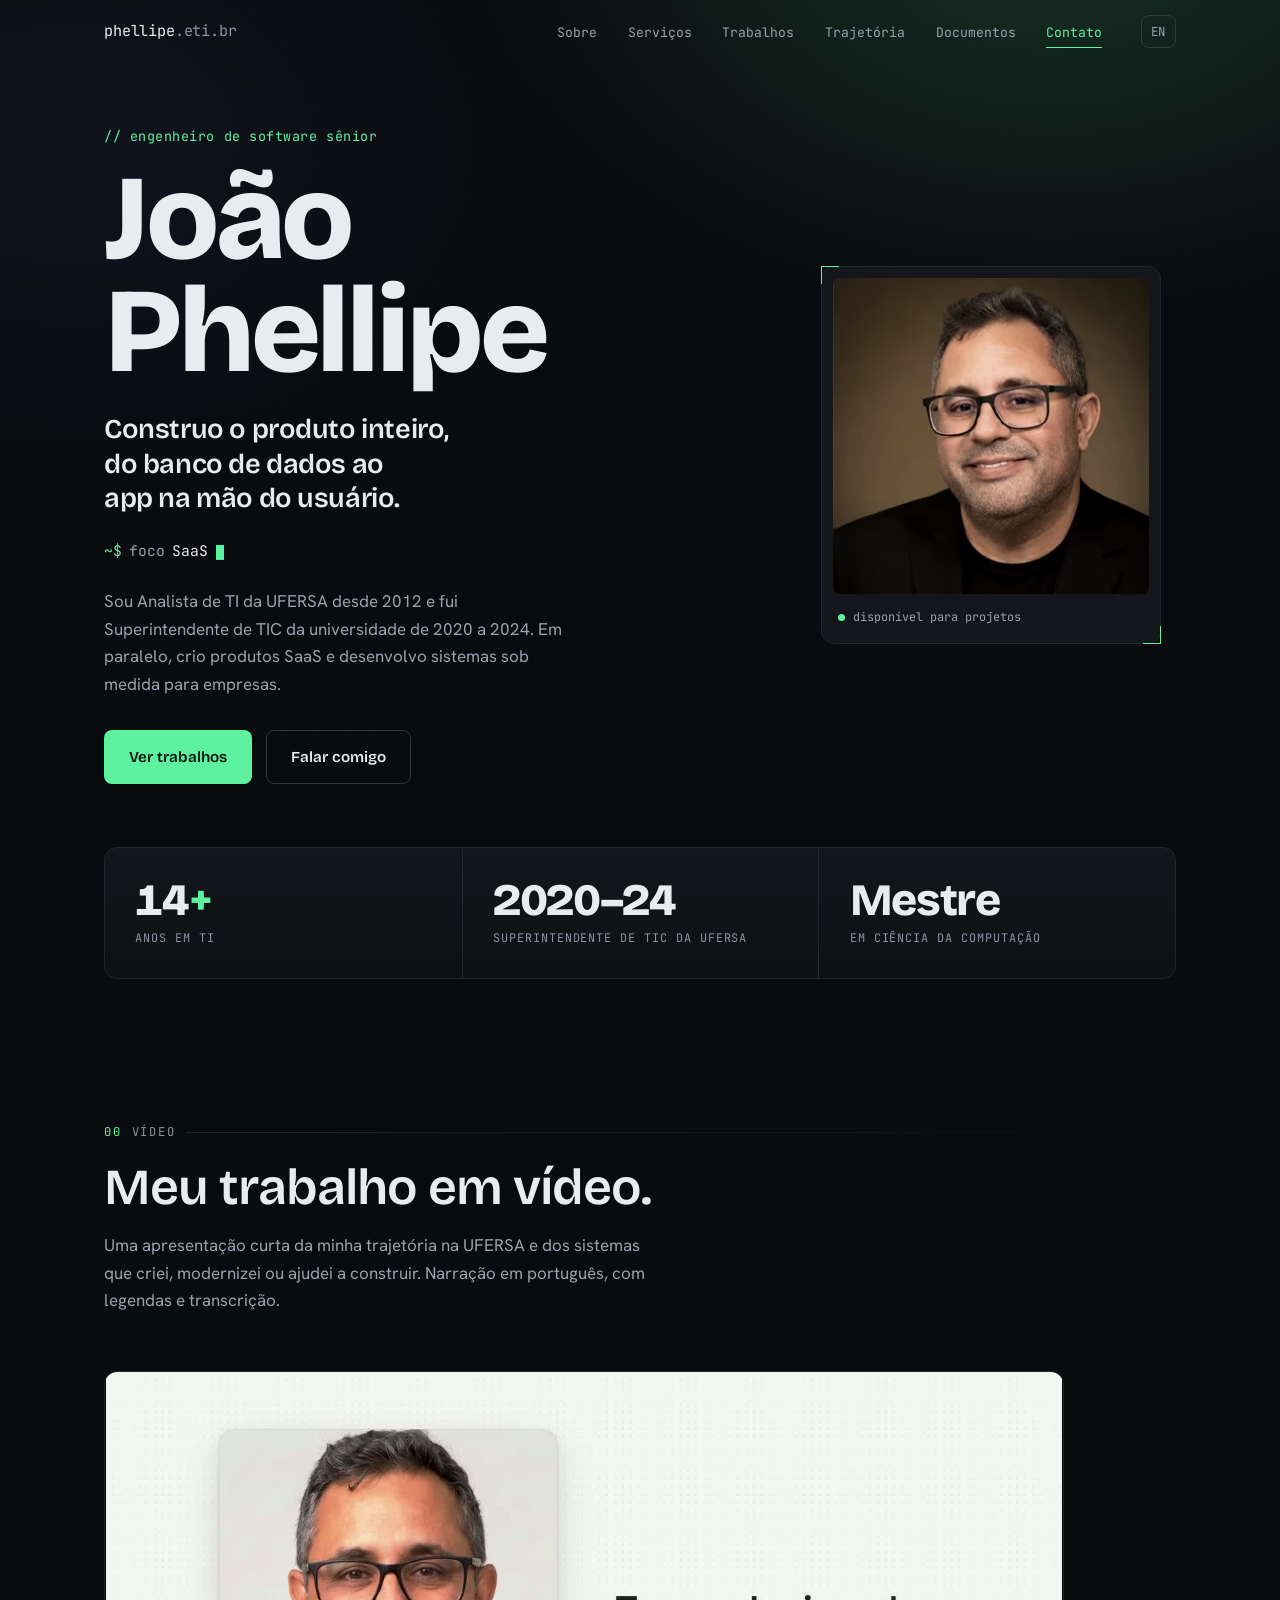
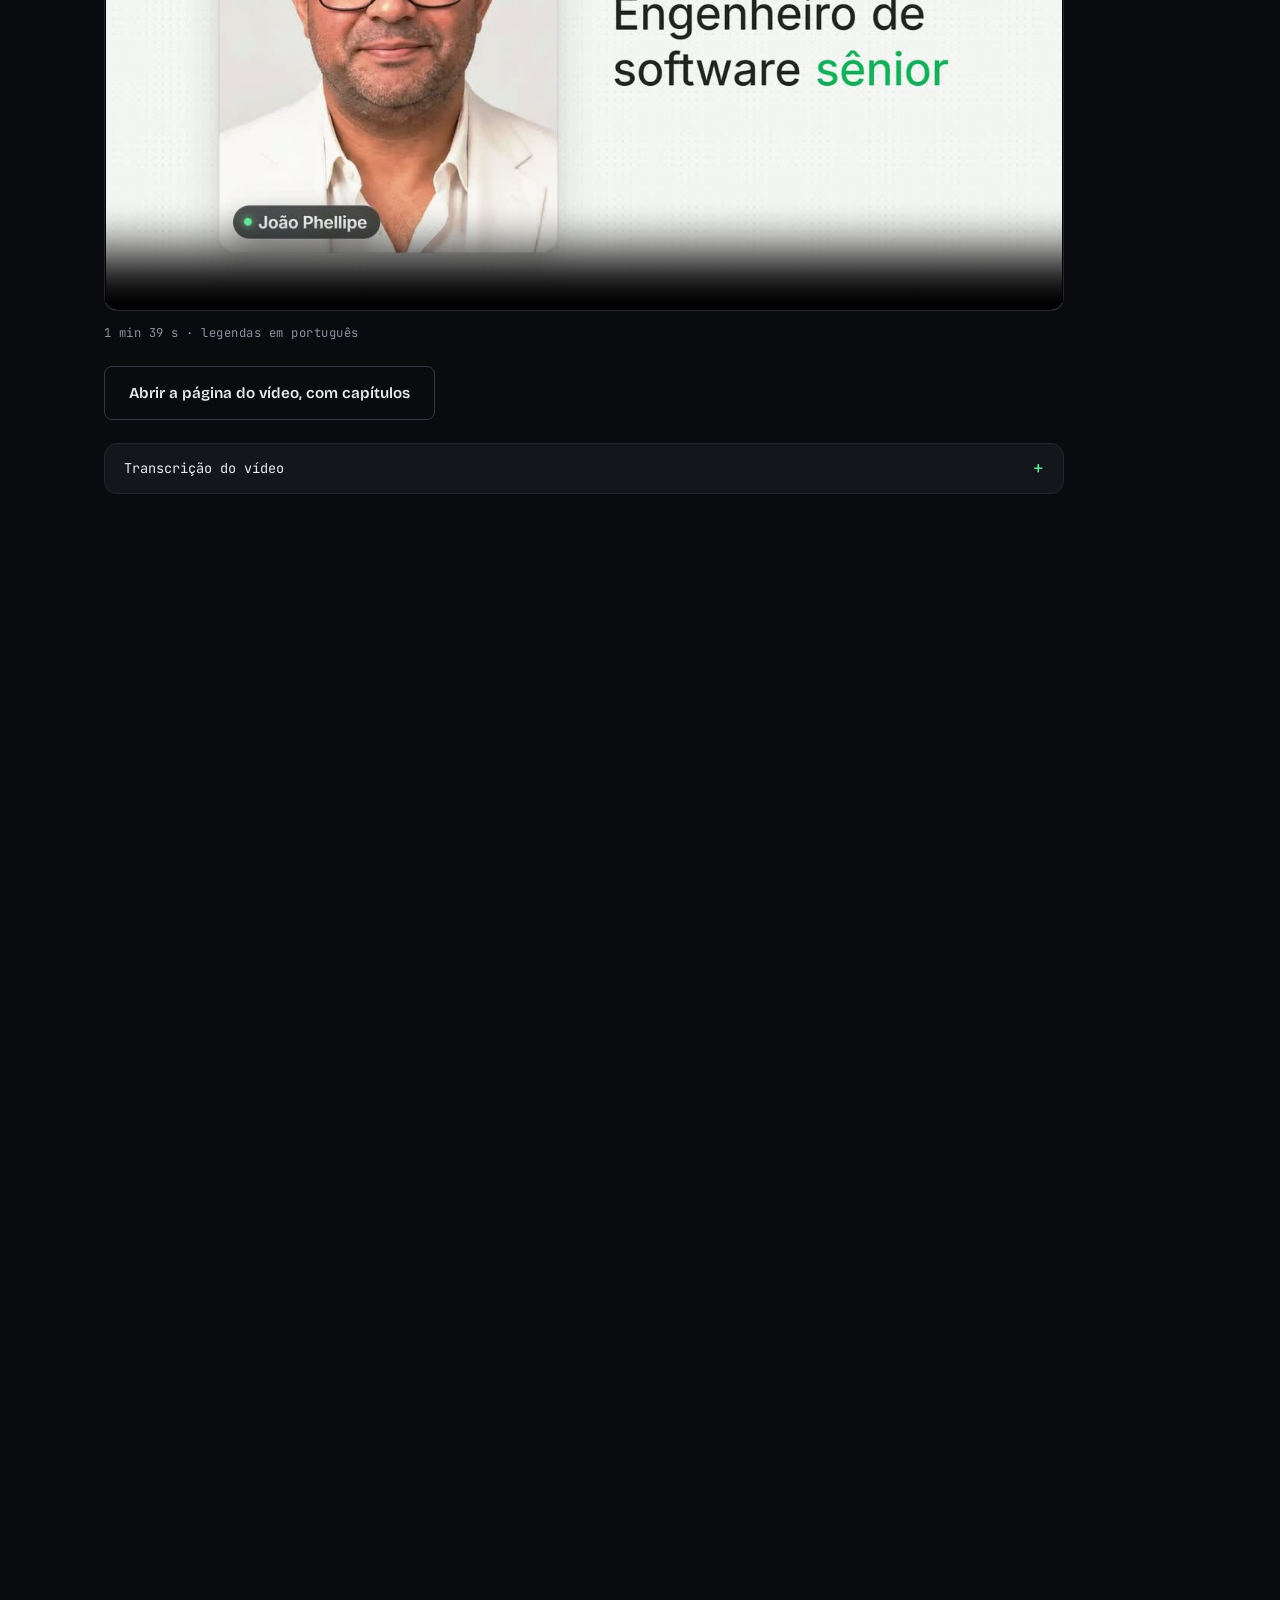
==== commit 3bcebcb6: "feat: link the Instagram profile in contact and structured data Add instagram.com/joaophellipepinto " ====
--- a/index.html
+++ b/index.html
@@ -692,6 +692,12 @@
             <span class="link-value">Currículo <span class="ext-tail">acadêmico<span class="visually-hidden"> (abre em nova aba)</span>&nbsp;<svg class="ext" aria-hidden="true" focusable="false" viewBox="0 0 24 24" width="12" height="12"><path d="M7 17 17 7M7 7h10v10"/></svg></span></span>
           </a>
         </li>
+        <li>
+          <a href="https://www.instagram.com/joaophellipepinto/" target="_blank" rel="noopener noreferrer">
+            <span class="link-label mono">Instagram</span>
+            <span class="link-value"><span class="ext-tail">@joaophellipepinto<span class="visually-hidden"> (abre em nova aba)</span>&nbsp;<svg class="ext" aria-hidden="true" focusable="false" viewBox="0 0 24 24" width="12" height="12"><path d="M7 17 17 7M7 7h10v10"/></svg></span></span>
+          </a>
+        </li>
       </ul>
       <p class="contact-loc mono">Mossoró (RN) · Brasil · trabalho remoto</p>
     </section>
@@ -711,8 +717,8 @@
     </div>
   </footer>
 
-  <!-- sameAs: linkedin, instagram, youtube ainda não existem. Quando existirem, preencha PROFILES em src/content.mjs e rode: node tools/build.mjs -->
-  <script type="application/ld+json">{"@context":"https://schema.org","@graph":[{"@type":"WebSite","@id":"https://phellipe.eti.br/#website","url":"https://phellipe.eti.br/","name":"João Phellipe","alternateName":["phellipe.eti.br","João Phellipe de Freitas Pinto"],"inLanguage":["pt-BR","en"],"publisher":{"@id":"https://phellipe.eti.br/#joao"}},{"@type":"ProfilePage","@id":"https://phellipe.eti.br/#perfil","url":"https://phellipe.eti.br/","name":"João Phellipe — Engenheiro de Software Sênior em Mossoró (RN)","inLanguage":"pt-BR","isPartOf":{"@id":"https://phellipe.eti.br/#website"},"dateCreated":"2026-05-18","dateModified":"2026-10-09","mainEntity":{"@id":"https://phellipe.eti.br/#joao"},"primaryImageOfPage":{"@id":"https://phellipe.eti.br/#foto"}},{"@type":"Person","@id":"https://phellipe.eti.br/#joao","name":"João Phellipe","alternateName":["João Phellipe de Freitas Pinto","Joao Phellipe","Joao Phellipe de Freitas Pinto","João Phellipe de Freitas","João Phellipe Freitas Pinto","João Phelippe de Freitas Pinto"],"givenName":"João Phellipe","familyName":"de Freitas Pinto","jobTitle":["Engenheiro de software sênior","Analista de Tecnologia da Informação na UFERSA"],"description":"Engenheiro de software sênior em Mossoró (RN). É Analista de TI da UFERSA desde 2012 e foi Superintendente de TIC da universidade de 2020 a 2024. Cria produtos SaaS e sistemas para saúde, finanças, educação e direito.","url":"https://phellipe.eti.br/","image":{"@type":"ImageObject","@id":"https://phellipe.eti.br/#foto","url":"https://phellipe.eti.br/assets/joao-phellipe-640.jpg","contentUrl":"https://phellipe.eti.br/assets/joao-phellipe-640.jpg","width":640,"height":640,"caption":"João Phellipe de Freitas Pinto"},"email":"mailto:sr.phellipe@gmail.com","telephone":"+5584988012224","address":{"@type":"PostalAddress","addressLocality":"Mossoró","addressRegion":"RN","addressCountry":"BR"},"homeLocation":{"@type":"City","name":"Mossoró","sameAs":"https://www.wikidata.org/wiki/Q694845"},"worksFor":{"@type":"CollegeOrUniversity","name":"Universidade Federal Rural do Semi-Árido","alternateName":"UFERSA","url":"https://ufersa.edu.br/","sameAs":"https://www.wikidata.org/wiki/Q7894369"},"alumniOf":{"@type":"CollegeOrUniversity","name":"Universidade Federal Rural do Semi-Árido","alternateName":"UFERSA","sameAs":"https://www.wikidata.org/wiki/Q7894369"},"hasCredential":[{"@type":"EducationalOccupationalCredential","credentialCategory":"degree","name":"Bacharelado em Ciência da Computação (UFERSA, 2010)"},{"@type":"EducationalOccupationalCredential","credentialCategory":"degree","name":"Mestrado em Ciência da Computação (PPGCC UERN/UFERSA, 2013)","url":"https://ppgcc.ufersa.edu.br/dissertacoes-defendidas/"}],"knowsAbout":["Engenharia de software","Desenvolvimento full-stack","TypeScript","React","React Native","Node.js","PostgreSQL","Row-Level Security","Assinatura digital ICP-Brasil","WebRTC","Agentes de IA","LGPD","Governança de TI","Java"],"knowsLanguage":["pt-BR","en"],"sameAs":["https://github.com/phellipe","http://lattes.cnpq.br/9597994805591709"]},{"@type":"ItemList","@id":"https://phellipe.eti.br/#trabalhos","name":"Trabalhos de João Phellipe","itemListOrder":"https://schema.org/ItemListUnordered","numberOfItems":14,"itemListElement":[{"@type":"ListItem","position":1,"item":{"@type":"CreativeWork","@id":"https://phellipe.eti.br/#maintenance","name":"Maintenance — manutenção de equipamentos de saúde","description":"SaaS que criei e opero para a manutenção de equipamentos hospitalares, clínicos e de diagnóstico por imagem.","url":"https://maintenance.app.br/","creator":{"@id":"https://phellipe.eti.br/#joao"}}},{"@type":"ListItem","position":2,"item":{"@type":"CreativeWork","@id":"https://phellipe.eti.br/#quanto-sobra","name":"Quanto Sobra — finanças pessoais","description":"App de finanças pessoais que responde a uma pergunta só: quanto sobra no fim do mês?","url":"https://quantosobra.app.br/","sameAs":"https://play.google.com/store/apps/details?id=com.quantosobra","creator":{"@id":"https://phellipe.eti.br/#joao"}}},{"@type":"ListItem","position":3,"item":{"@type":"CreativeWork","@id":"https://phellipe.eti.br/#razao","name":"Razão — ERP financeiro","description":"ERP financeiro para pequenas e médias empresas: plano de contas, DRE, fluxo de caixa, vendas, comissões e estoque.","url":"https://phellipe.eti.br/#razao","creator":{"@id":"https://phellipe.eti.br/#joao"}}},{"@type":"ListItem","position":4,"item":{"@type":"CreativeWork","@id":"https://phellipe.eti.br/#extrajobs","name":"Extrajobs — marketplace de serviços","description":"Conecta clientes a prestadores de serviço, com publicação de jobs, propostas, contratação, avaliações nos dois sentidos e chat em tempo real com Socket.io.","url":"https://phellipe.eti.br/#extrajobs","creator":{"@id":"https://phellipe.eti.br/#joao"}}},{"@type":"ListItem","position":5,"item":{"@type":"CreativeWork","@id":"https://phellipe.eti.br/#prontvet","name":"ProntVet — prontuário eletrônico veterinário","description":"Prontuário eletrônico para clínicas e hospitais veterinários: agenda, evolução clínica no formato SOAP com sinais vitais, exames estruturados com faixas de referência e alerta de valores alterados, assinatura do prontuário com hash SHA-256 verificável publicamente, exportação em PDF e DOCX e portal do tutor com links que expiram (30 dias por padrão).","url":"https://phellipe.eti.br/#prontvet","creator":{"@id":"https://phellipe.eti.br/#joao"}}},{"@type":"ListItem","position":6,"item":{"@type":"CreativeWork","@id":"https://phellipe.eti.br/#telemedicina","name":"Plataforma de telemedicina (modernização)","description":"Modernizei e estendi uma plataforma de telemedicina já em uso: assinatura digital ICP-Brasil de receitas e atestados (certificado A1, A3 em token e A3 em nuvem) com carimbo do tempo, videoconsulta com Jitsi e servidor TURN próprios, um app desktop de assinatura A3 que reescrevi de Electron para Rust e adequação à LGPD (consentimento versionado, trilha de auditoria e criptografia de dados sensíveis).","url":"https://phellipe.eti.br/#telemedicina","contributor":{"@id":"https://phellipe.eti.br/#joao"}}},{"@type":"ListItem","position":7,"item":{"@type":"CreativeWork","@id":"https://phellipe.eti.br/#agente-ia","name":"Agente de IA para vendas no WhatsApp","description":"Reconstruí em código, como aplicação sob medida, um SaaS que antes rodava em ferramentas no-code. Nele, um agente de IA atende leads no WhatsApp, qualifica a conversa e passa o cliente pronto ao vendedor humano.","url":"https://phellipe.eti.br/#agente-ia","contributor":{"@id":"https://phellipe.eti.br/#joao"}}},{"@type":"ListItem","position":8,"item":{"@type":"CreativeWork","@id":"https://phellipe.eti.br/#juridico","name":"Gestão para escritórios de advocacia","description":"Desenvolvi um sistema de gestão para escritórios de advocacia, hoje em uso, com processos, demandas em Kanban, audiências e clientes.","url":"https://phellipe.eti.br/#juridico","contributor":{"@id":"https://phellipe.eti.br/#joao"}}},{"@type":"ListItem","position":9,"item":{"@type":"CreativeWork","@id":"https://phellipe.eti.br/#factoring","name":"Plataforma SaaS de factoring","description":"Desenvolvi para um cliente uma plataforma SaaS multiempresa de factoring: cessão de títulos com deságio calculado título a título e carteira de recebíveis com juros de mora.","url":"https://phellipe.eti.br/#factoring","contributor":{"@id":"https://phellipe.eti.br/#joao"}}},{"@type":"ListItem","position":10,"item":{"@type":"CreativeWork","@id":"https://phellipe.eti.br/#industria","name":"Ecossistema digital para indústria de alimentos","description":"Para uma indústria de alimentos, construí um ecossistema digital num monorepo: site institucional em português, inglês e espanhol, painel de gestão, portal B2B e API central.","url":"https://phellipe.eti.br/#industria","contributor":{"@id":"https://phellipe.eti.br/#joao"}}},{"@type":"ListItem","position":11,"item":{"@type":"CreativeWork","@id":"https://phellipe.eti.br/#educacional","name":"Plataforma educacional (web e mobile)","description":"Desenvolvi para um cliente uma plataforma educacional web e mobile com gestão escolar, percursos formativos gerados com IA, trilhas gamificadas e comunicação entre escola e família.","url":"https://phellipe.eti.br/#educacional","contributor":{"@id":"https://phellipe.eti.br/#joao"}}},{"@type":"ListItem","position":12,"item":{"@type":"CreativeWork","@id":"https://phellipe.eti.br/#rsc","name":"Sistema RSC-PCCTAE (UFERSA)","description":"Na SUTIC, atuei no sistema em que os servidores técnico-administrativos da UFERSA pedem o Reconhecimento de Saberes e Competências: regras de pontuação configuráveis, análise por comissão e nota calculada automaticamente.","url":"https://phellipe.eti.br/#rsc","contributor":{"@id":"https://phellipe.eti.br/#joao"},"copyrightHolder":{"@type":"CollegeOrUniversity","name":"Universidade Federal Rural do Semi-Árido","alternateName":"UFERSA"}}},{"@type":"ListItem","position":13,"item":{"@type":"CreativeWork","@id":"https://phellipe.eti.br/#edudash","name":"EduDash — painel de indicadores educacionais","description":"Sou um dos três criadores do EduDash, painel de indicadores para secretarias municipais de educação, com séries históricas, projeção de metas, planos de ação com semáforo de custo, prazo e escopo e benchmarking entre escolas.","url":"https://phellipe.eti.br/#edudash","contributor":{"@id":"https://phellipe.eti.br/#joao"},"copyrightHolder":{"@type":"CollegeOrUniversity","name":"Universidade Federal Rural do Semi-Árido","alternateName":"UFERSA"}}},{"@type":"ListItem","position":14,"item":{"@type":"CreativeWork","@id":"https://phellipe.eti.br/#telegram","name":"Notificações via Telegram (UFERSA)","description":"Desenvolvi o serviço de notificações via Telegram da UFERSA, em Node.js e TypeScript, com outbox transacional no PostgreSQL (LISTEN/NOTIFY) e consentimento LGPD.","url":"https://phellipe.eti.br/#telegram","creator":{"@id":"https://phellipe.eti.br/#joao"},"copyrightHolder":{"@type":"CollegeOrUniversity","name":"Universidade Federal Rural do Semi-Árido","alternateName":"UFERSA"}}}]}]}</script>
+  <!-- sameAs: linkedin, youtube ainda não existem. Quando existirem, preencha PROFILES em src/content.mjs e rode: node tools/build.mjs -->
+  <script type="application/ld+json">{"@context":"https://schema.org","@graph":[{"@type":"WebSite","@id":"https://phellipe.eti.br/#website","url":"https://phellipe.eti.br/","name":"João Phellipe","alternateName":["phellipe.eti.br","João Phellipe de Freitas Pinto"],"inLanguage":["pt-BR","en"],"publisher":{"@id":"https://phellipe.eti.br/#joao"}},{"@type":"ProfilePage","@id":"https://phellipe.eti.br/#perfil","url":"https://phellipe.eti.br/","name":"João Phellipe — Engenheiro de Software Sênior em Mossoró (RN)","inLanguage":"pt-BR","isPartOf":{"@id":"https://phellipe.eti.br/#website"},"dateCreated":"2026-05-18","dateModified":"2026-11-18","mainEntity":{"@id":"https://phellipe.eti.br/#joao"},"primaryImageOfPage":{"@id":"https://phellipe.eti.br/#foto"}},{"@type":"Person","@id":"https://phellipe.eti.br/#joao","name":"João Phellipe","alternateName":["João Phellipe de Freitas Pinto","Joao Phellipe","Joao Phellipe de Freitas Pinto","João Phellipe de Freitas","João Phellipe Freitas Pinto","João Phelippe de Freitas Pinto"],"givenName":"João Phellipe","familyName":"de Freitas Pinto","jobTitle":["Engenheiro de software sênior","Analista de Tecnologia da Informação na UFERSA"],"description":"Engenheiro de software sênior em Mossoró (RN). É Analista de TI da UFERSA desde 2012 e foi Superintendente de TIC da universidade de 2020 a 2024. Cria produtos SaaS e sistemas para saúde, finanças, educação e direito.","url":"https://phellipe.eti.br/","image":{"@type":"ImageObject","@id":"https://phellipe.eti.br/#foto","url":"https://phellipe.eti.br/assets/joao-phellipe-640.jpg","contentUrl":"https://phellipe.eti.br/assets/joao-phellipe-640.jpg","width":640,"height":640,"caption":"João Phellipe de Freitas Pinto"},"email":"mailto:sr.phellipe@gmail.com","telephone":"+5584988012224","address":{"@type":"PostalAddress","addressLocality":"Mossoró","addressRegion":"RN","addressCountry":"BR"},"homeLocation":{"@type":"City","name":"Mossoró","sameAs":"https://www.wikidata.org/wiki/Q694845"},"worksFor":{"@type":"CollegeOrUniversity","name":"Universidade Federal Rural do Semi-Árido","alternateName":"UFERSA","url":"https://ufersa.edu.br/","sameAs":"https://www.wikidata.org/wiki/Q7894369"},"alumniOf":{"@type":"CollegeOrUniversity","name":"Universidade Federal Rural do Semi-Árido","alternateName":"UFERSA","sameAs":"https://www.wikidata.org/wiki/Q7894369"},"hasCredential":[{"@type":"EducationalOccupationalCredential","credentialCategory":"degree","name":"Bacharelado em Ciência da Computação (UFERSA, 2010)"},{"@type":"EducationalOccupationalCredential","credentialCategory":"degree","name":"Mestrado em Ciência da Computação (PPGCC UERN/UFERSA, 2013)","url":"https://ppgcc.ufersa.edu.br/dissertacoes-defendidas/"}],"knowsAbout":["Engenharia de software","Desenvolvimento full-stack","TypeScript","React","React Native","Node.js","PostgreSQL","Row-Level Security","Assinatura digital ICP-Brasil","WebRTC","Agentes de IA","LGPD","Governança de TI","Java"],"knowsLanguage":["pt-BR","en"],"sameAs":["https://github.com/phellipe","http://lattes.cnpq.br/9597994805591709","https://www.instagram.com/joaophellipepinto/"]},{"@type":"ItemList","@id":"https://phellipe.eti.br/#trabalhos","name":"Trabalhos de João Phellipe","itemListOrder":"https://schema.org/ItemListUnordered","numberOfItems":14,"itemListElement":[{"@type":"ListItem","position":1,"item":{"@type":"CreativeWork","@id":"https://phellipe.eti.br/#maintenance","name":"Maintenance — manutenção de equipamentos de saúde","description":"SaaS que criei e opero para a manutenção de equipamentos hospitalares, clínicos e de diagnóstico por imagem.","url":"https://maintenance.app.br/","creator":{"@id":"https://phellipe.eti.br/#joao"}}},{"@type":"ListItem","position":2,"item":{"@type":"CreativeWork","@id":"https://phellipe.eti.br/#quanto-sobra","name":"Quanto Sobra — finanças pessoais","description":"App de finanças pessoais que responde a uma pergunta só: quanto sobra no fim do mês?","url":"https://quantosobra.app.br/","sameAs":"https://play.google.com/store/apps/details?id=com.quantosobra","creator":{"@id":"https://phellipe.eti.br/#joao"}}},{"@type":"ListItem","position":3,"item":{"@type":"CreativeWork","@id":"https://phellipe.eti.br/#razao","name":"Razão — ERP financeiro","description":"ERP financeiro para pequenas e médias empresas: plano de contas, DRE, fluxo de caixa, vendas, comissões e estoque.","url":"https://phellipe.eti.br/#razao","creator":{"@id":"https://phellipe.eti.br/#joao"}}},{"@type":"ListItem","position":4,"item":{"@type":"CreativeWork","@id":"https://phellipe.eti.br/#extrajobs","name":"Extrajobs — marketplace de serviços","description":"Conecta clientes a prestadores de serviço, com publicação de jobs, propostas, contratação, avaliações nos dois sentidos e chat em tempo real com Socket.io.","url":"https://phellipe.eti.br/#extrajobs","creator":{"@id":"https://phellipe.eti.br/#joao"}}},{"@type":"ListItem","position":5,"item":{"@type":"CreativeWork","@id":"https://phellipe.eti.br/#prontvet","name":"ProntVet — prontuário eletrônico veterinário","description":"Prontuário eletrônico para clínicas e hospitais veterinários: agenda, evolução clínica no formato SOAP com sinais vitais, exames estruturados com faixas de referência e alerta de valores alterados, assinatura do prontuário com hash SHA-256 verificável publicamente, exportação em PDF e DOCX e portal do tutor com links que expiram (30 dias por padrão).","url":"https://phellipe.eti.br/#prontvet","creator":{"@id":"https://phellipe.eti.br/#joao"}}},{"@type":"ListItem","position":6,"item":{"@type":"CreativeWork","@id":"https://phellipe.eti.br/#telemedicina","name":"Plataforma de telemedicina (modernização)","description":"Modernizei e estendi uma plataforma de telemedicina já em uso: assinatura digital ICP-Brasil de receitas e atestados (certificado A1, A3 em token e A3 em nuvem) com carimbo do tempo, videoconsulta com Jitsi e servidor TURN próprios, um app desktop de assinatura A3 que reescrevi de Electron para Rust e adequação à LGPD (consentimento versionado, trilha de auditoria e criptografia de dados sensíveis).","url":"https://phellipe.eti.br/#telemedicina","contributor":{"@id":"https://phellipe.eti.br/#joao"}}},{"@type":"ListItem","position":7,"item":{"@type":"CreativeWork","@id":"https://phellipe.eti.br/#agente-ia","name":"Agente de IA para vendas no WhatsApp","description":"Reconstruí em código, como aplicação sob medida, um SaaS que antes rodava em ferramentas no-code. Nele, um agente de IA atende leads no WhatsApp, qualifica a conversa e passa o cliente pronto ao vendedor humano.","url":"https://phellipe.eti.br/#agente-ia","contributor":{"@id":"https://phellipe.eti.br/#joao"}}},{"@type":"ListItem","position":8,"item":{"@type":"CreativeWork","@id":"https://phellipe.eti.br/#juridico","name":"Gestão para escritórios de advocacia","description":"Desenvolvi um sistema de gestão para escritórios de advocacia, hoje em uso, com processos, demandas em Kanban, audiências e clientes.","url":"https://phellipe.eti.br/#juridico","contributor":{"@id":"https://phellipe.eti.br/#joao"}}},{"@type":"ListItem","position":9,"item":{"@type":"CreativeWork","@id":"https://phellipe.eti.br/#factoring","name":"Plataforma SaaS de factoring","description":"Desenvolvi para um cliente uma plataforma SaaS multiempresa de factoring: cessão de títulos com deságio calculado título a título e carteira de recebíveis com juros de mora.","url":"https://phellipe.eti.br/#factoring","contributor":{"@id":"https://phellipe.eti.br/#joao"}}},{"@type":"ListItem","position":10,"item":{"@type":"CreativeWork","@id":"https://phellipe.eti.br/#industria","name":"Ecossistema digital para indústria de alimentos","description":"Para uma indústria de alimentos, construí um ecossistema digital num monorepo: site institucional em português, inglês e espanhol, painel de gestão, portal B2B e API central.","url":"https://phellipe.eti.br/#industria","contributor":{"@id":"https://phellipe.eti.br/#joao"}}},{"@type":"ListItem","position":11,"item":{"@type":"CreativeWork","@id":"https://phellipe.eti.br/#educacional","name":"Plataforma educacional (web e mobile)","description":"Desenvolvi para um cliente uma plataforma educacional web e mobile com gestão escolar, percursos formativos gerados com IA, trilhas gamificadas e comunicação entre escola e família.","url":"https://phellipe.eti.br/#educacional","contributor":{"@id":"https://phellipe.eti.br/#joao"}}},{"@type":"ListItem","position":12,"item":{"@type":"CreativeWork","@id":"https://phellipe.eti.br/#rsc","name":"Sistema RSC-PCCTAE (UFERSA)","description":"Na SUTIC, atuei no sistema em que os servidores técnico-administrativos da UFERSA pedem o Reconhecimento de Saberes e Competências: regras de pontuação configuráveis, análise por comissão e nota calculada automaticamente.","url":"https://phellipe.eti.br/#rsc","contributor":{"@id":"https://phellipe.eti.br/#joao"},"copyrightHolder":{"@type":"CollegeOrUniversity","name":"Universidade Federal Rural do Semi-Árido","alternateName":"UFERSA"}}},{"@type":"ListItem","position":13,"item":{"@type":"CreativeWork","@id":"https://phellipe.eti.br/#edudash","name":"EduDash — painel de indicadores educacionais","description":"Sou um dos três criadores do EduDash, painel de indicadores para secretarias municipais de educação, com séries históricas, projeção de metas, planos de ação com semáforo de custo, prazo e escopo e benchmarking entre escolas.","url":"https://phellipe.eti.br/#edudash","contributor":{"@id":"https://phellipe.eti.br/#joao"},"copyrightHolder":{"@type":"CollegeOrUniversity","name":"Universidade Federal Rural do Semi-Árido","alternateName":"UFERSA"}}},{"@type":"ListItem","position":14,"item":{"@type":"CreativeWork","@id":"https://phellipe.eti.br/#telegram","name":"Notificações via Telegram (UFERSA)","description":"Desenvolvi o serviço de notificações via Telegram da UFERSA, em Node.js e TypeScript, com outbox transacional no PostgreSQL (LISTEN/NOTIFY) e consentimento LGPD.","url":"https://phellipe.eti.br/#telegram","creator":{"@id":"https://phellipe.eti.br/#joao"},"copyrightHolder":{"@type":"CollegeOrUniversity","name":"Universidade Federal Rural do Semi-Árido","alternateName":"UFERSA"}}}]}]}</script>
   <script src="/script.js" defer></script>
 </body>
 </html>
